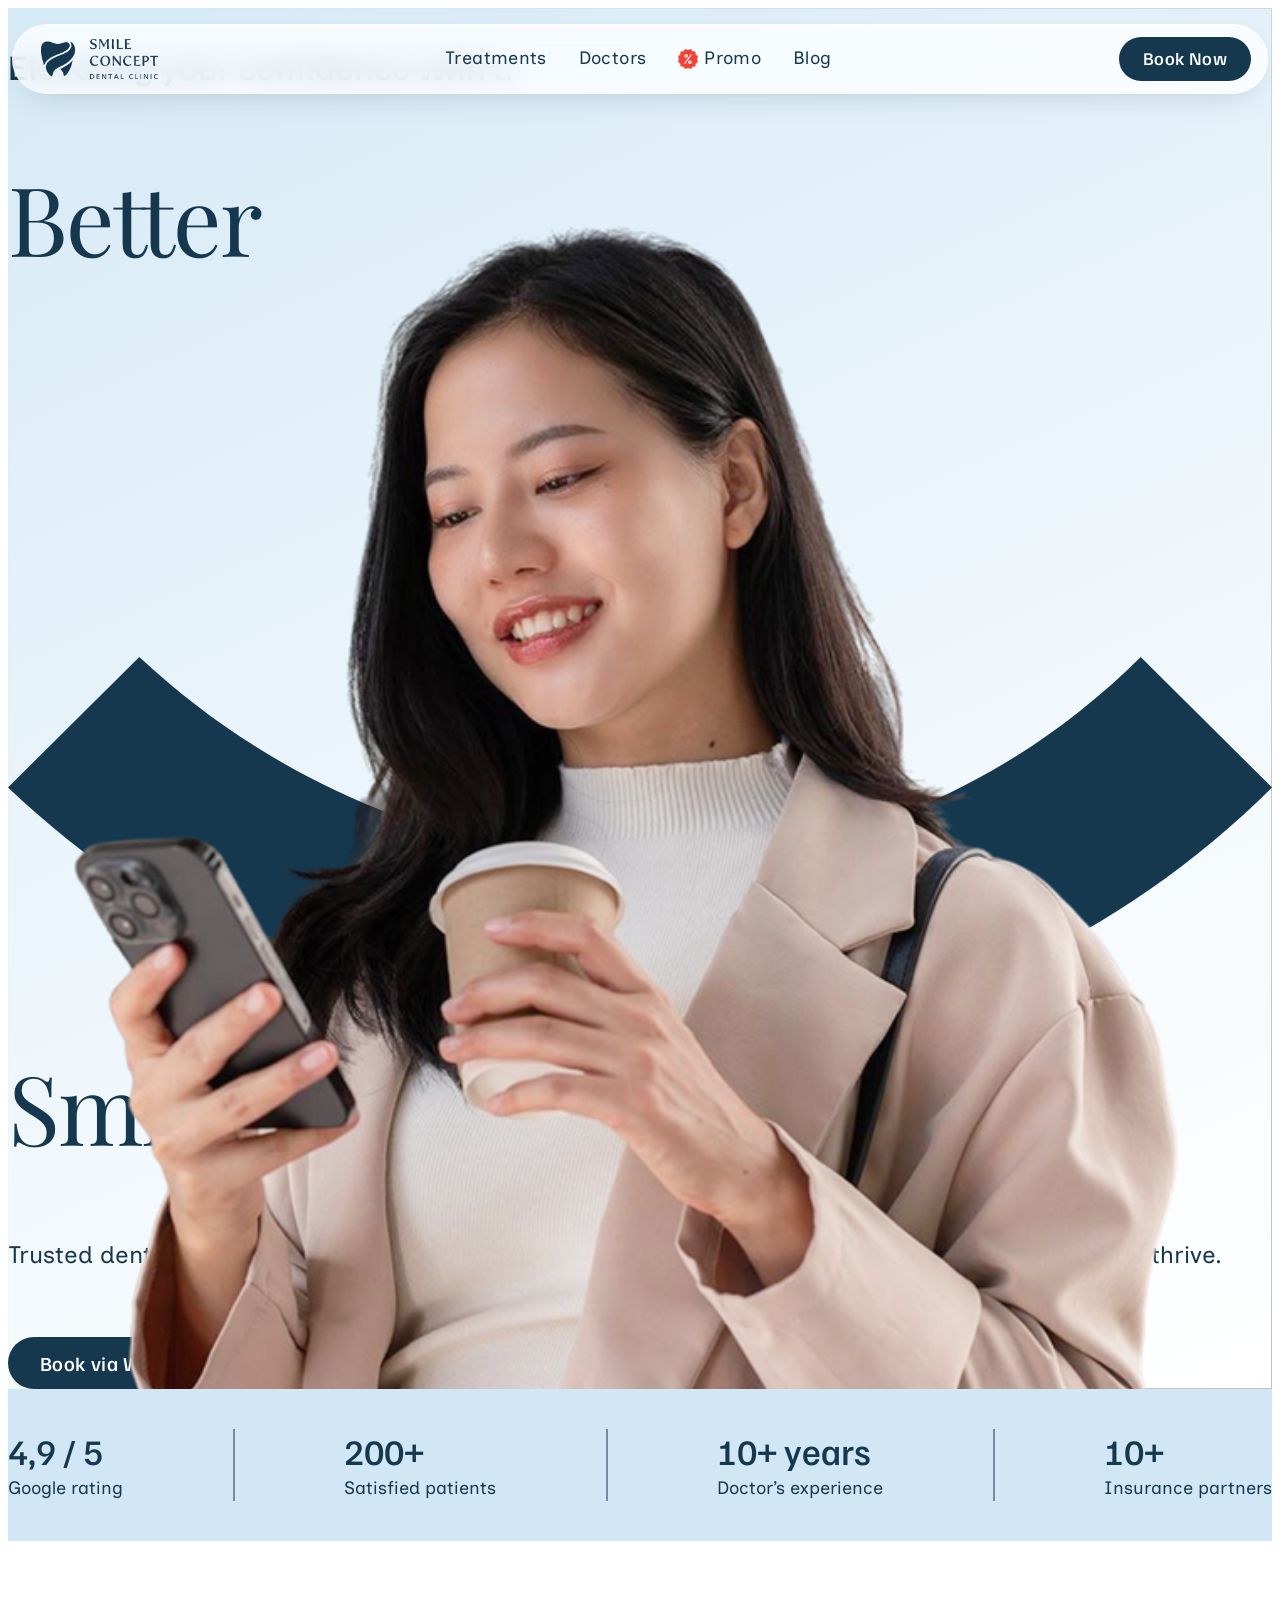
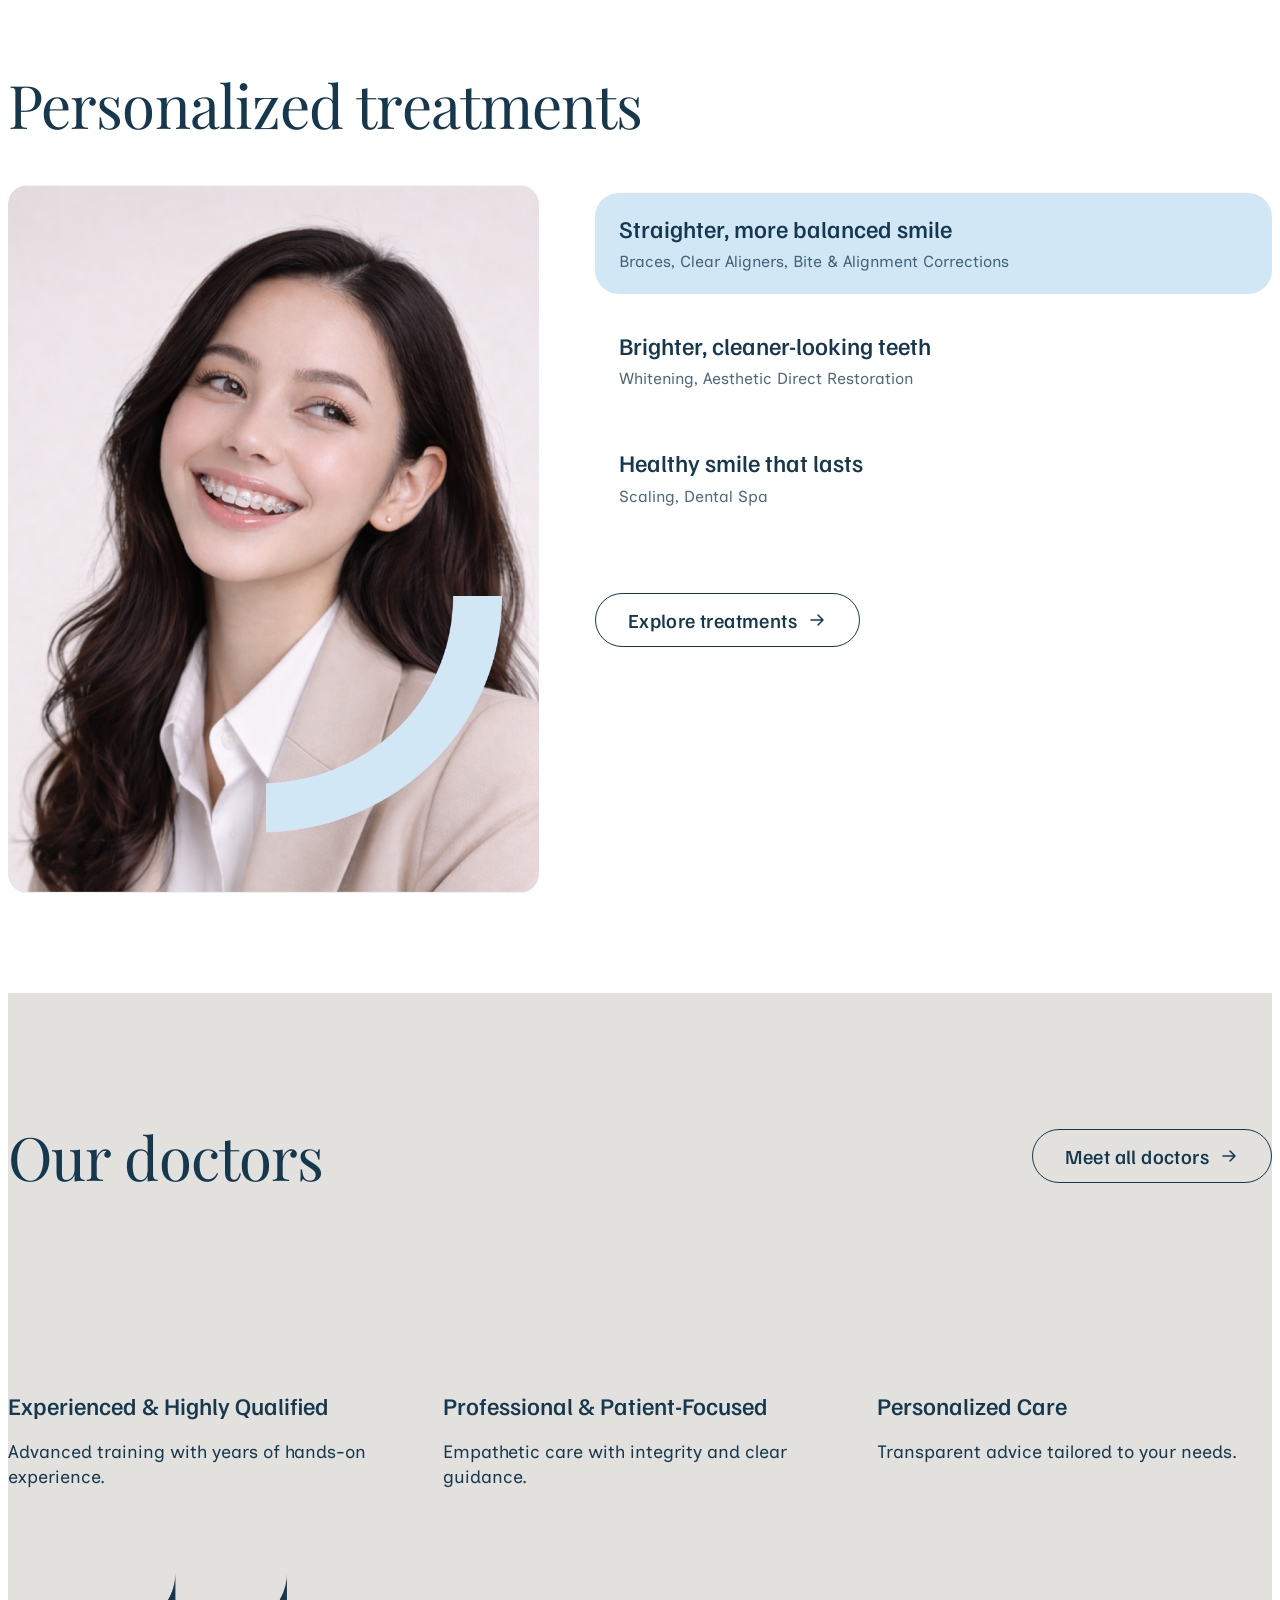
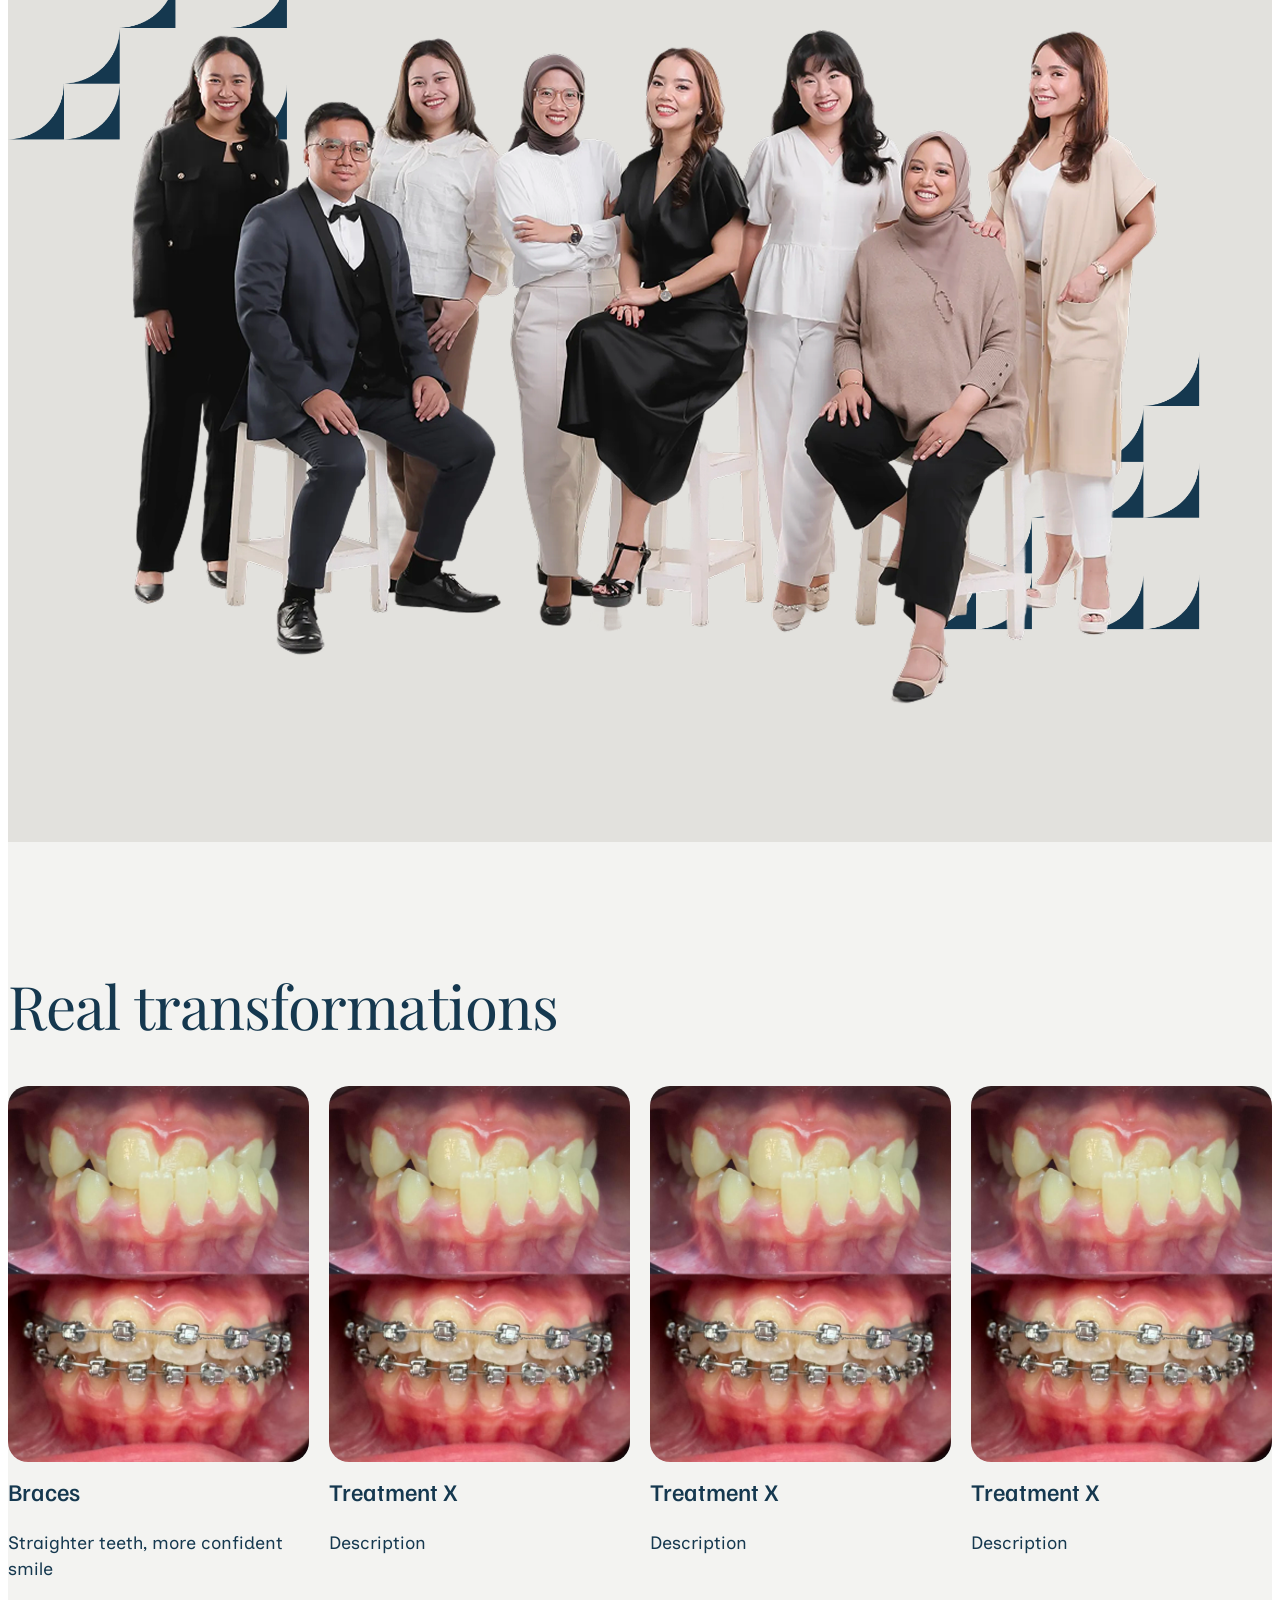
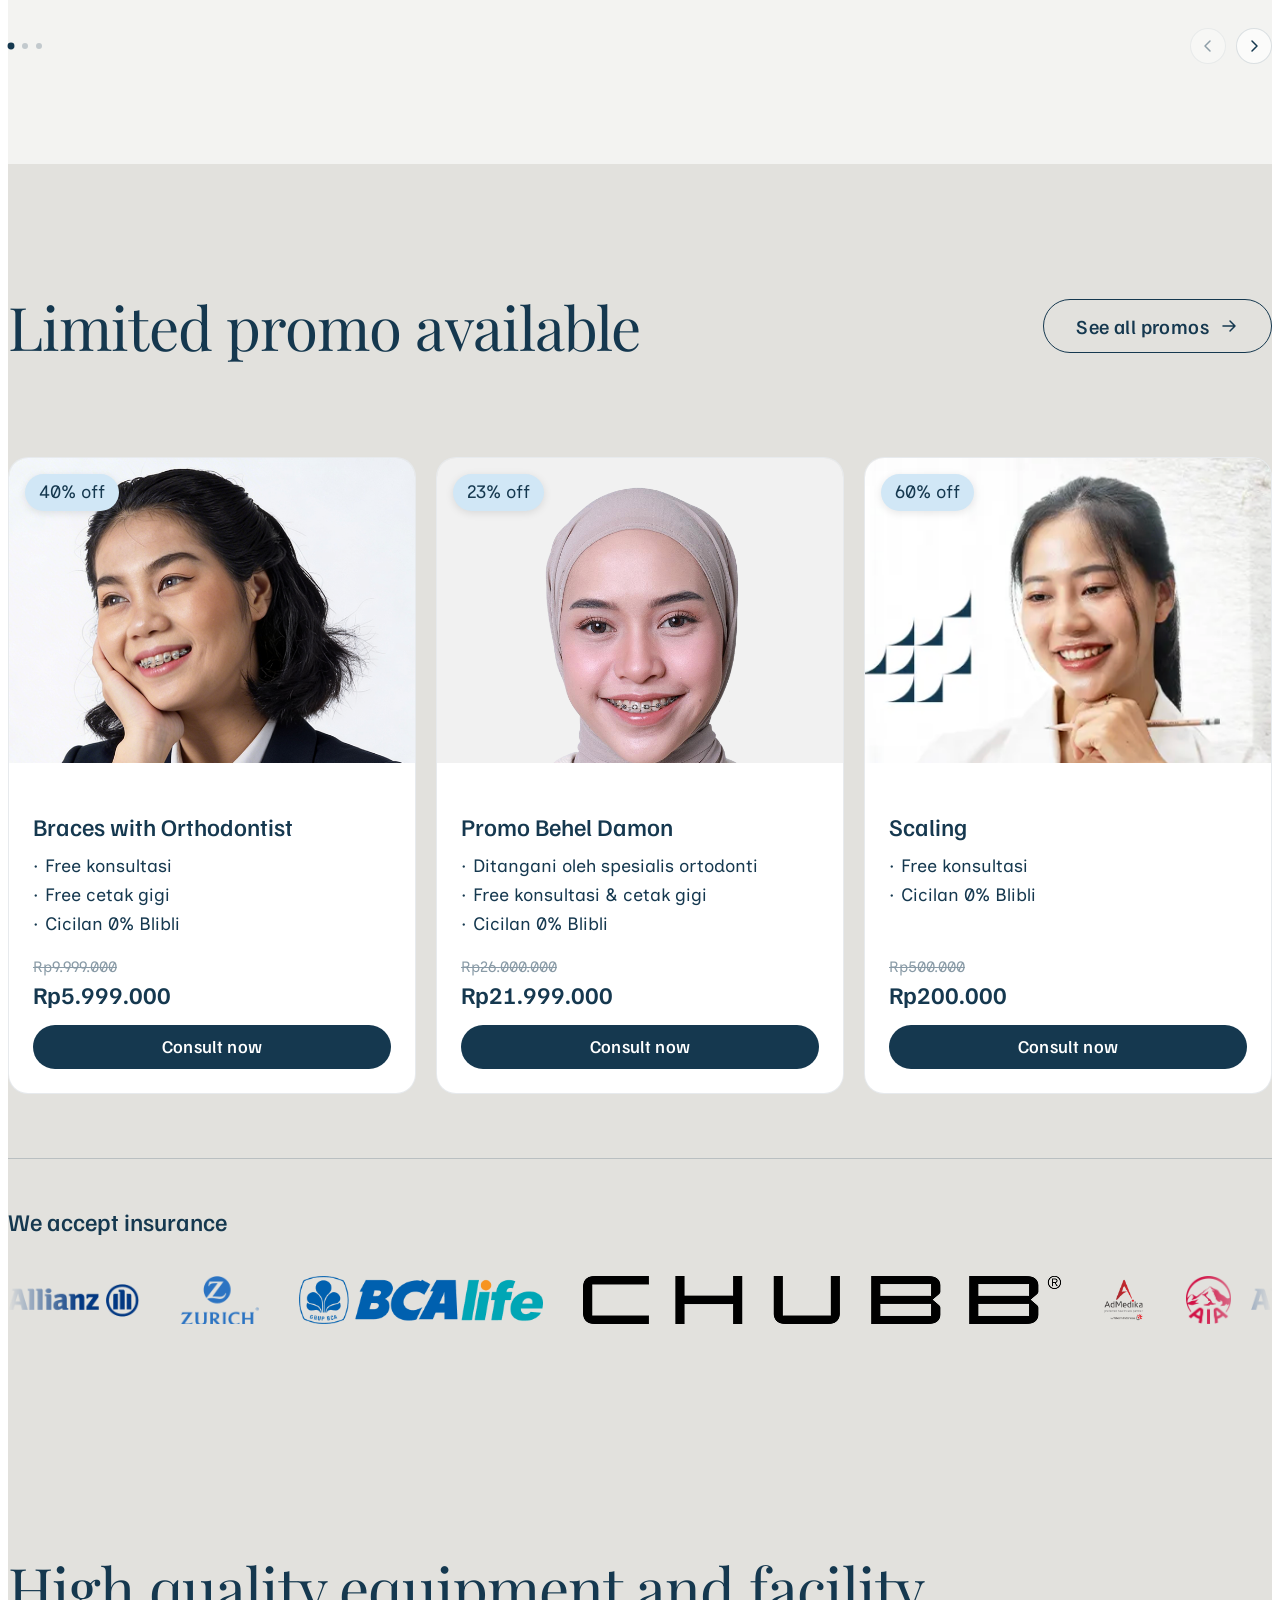
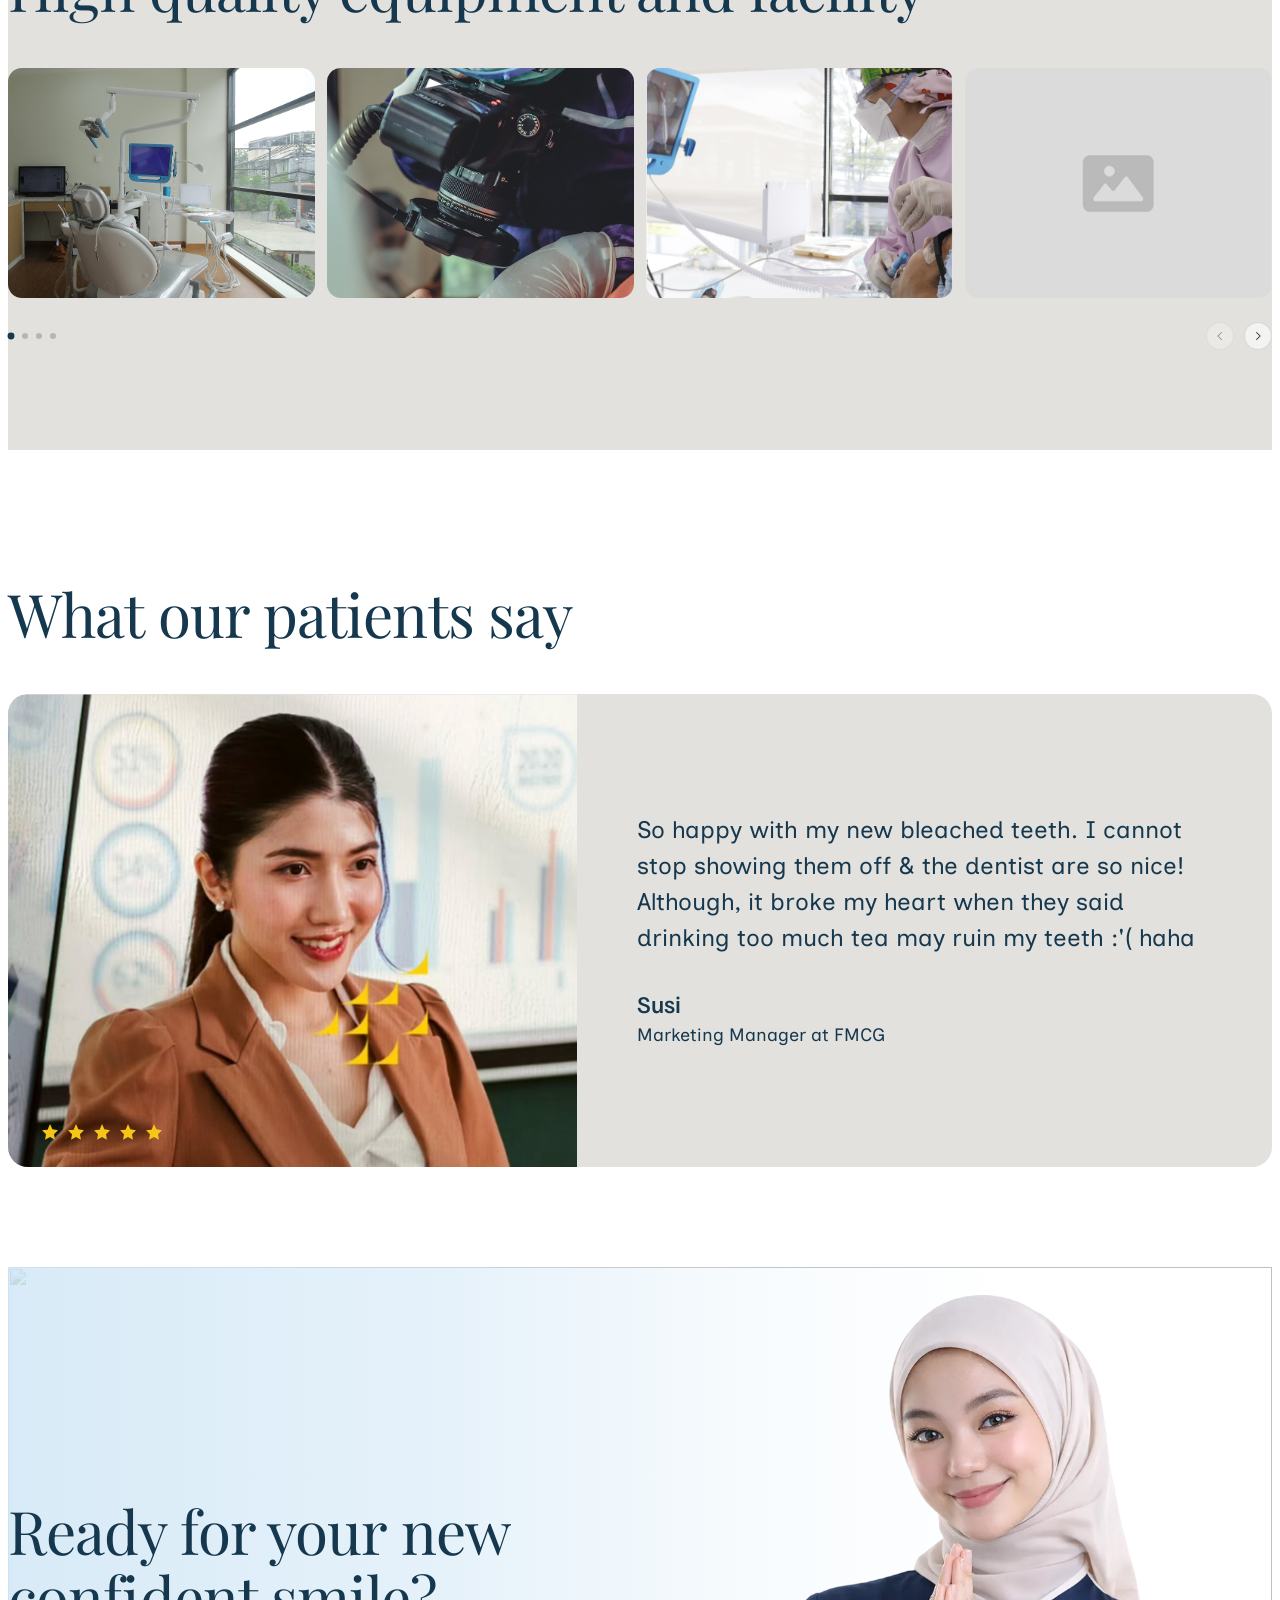
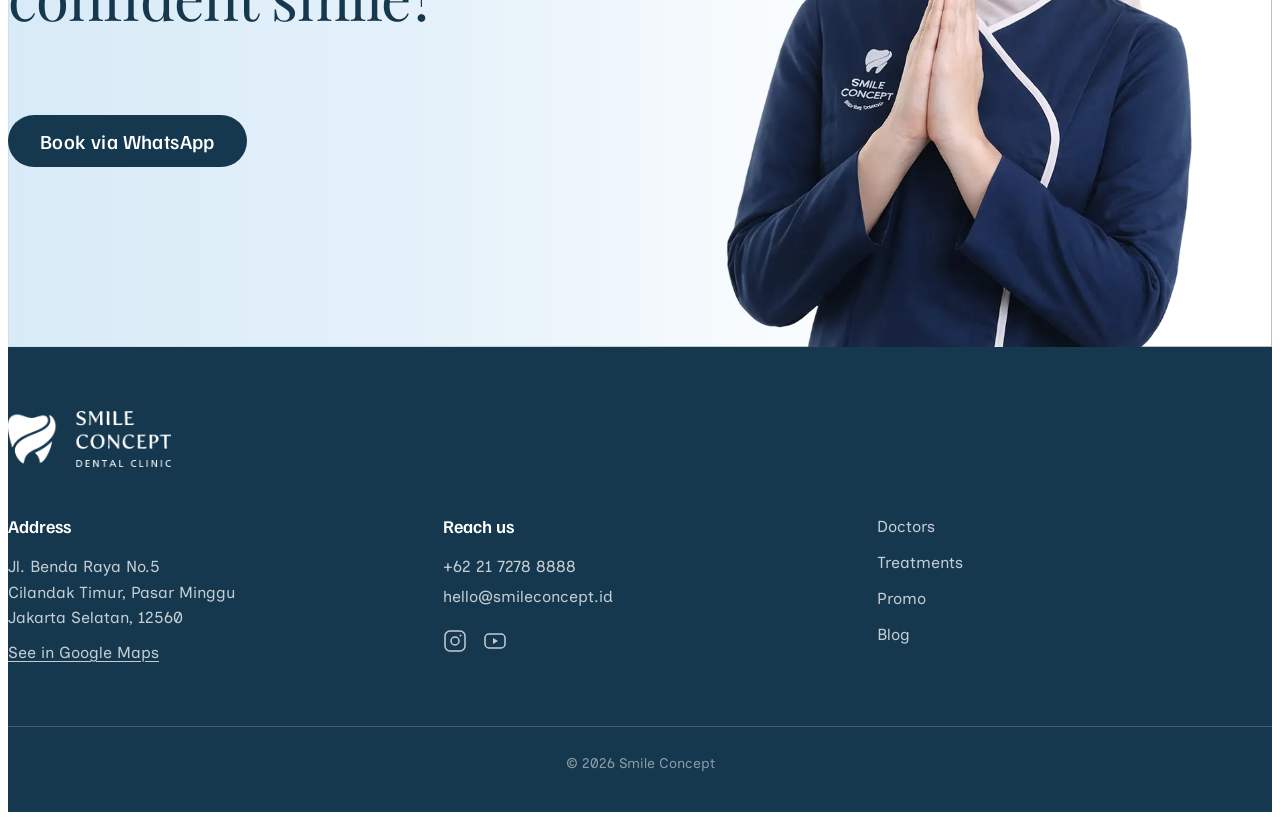
==== index.html @ 3600659c "Initial commit: Smile Concept dental clinic website Co-Authored-By: Claude Sonnet 4.6 <noreply@anthr" ====
<!DOCTYPE html>
<html lang="en">
<head>
  <meta charset="UTF-8" />
  <meta name="viewport" content="width=device-width, initial-scale=1.0" />
  <meta name="description" content="Smile Concept Dental Clinic — personalized care for your better smile." />
  <title>Smile Concept — Personalized care for your better smile</title>

  <link rel="preconnect" href="https://fonts.googleapis.com" />
  <link rel="preconnect" href="https://fonts.gstatic.com" crossorigin />
  <link
    href="https://fonts.googleapis.com/css2?family=Familjen+Grotesk:wght@400;500;600&family=Inclusive+Sans&family=Playfair+Display:wght@400;500&display=swap"
    rel="stylesheet"
  />

  <script src="https://cdn.tailwindcss.com"></script>
  <script>
    tailwind.config = {
      theme: {
        extend: {
          colors: {
            ink: '#15384f',
            emphasize: '#d1e7f6',
            surface: '#e2e1dd',
          },
          fontFamily: {
            display: ['"Playfair Display"', 'serif'],
            subhead: ['"Familjen Grotesk"', 'sans-serif'],
            body: ['"Inclusive Sans"', 'sans-serif'],
          },
          maxWidth: {
            shell: '1440px',
          },
        },
      },
    };
  </script>

  <link rel="stylesheet" href="css/styles.css" />
</head>
<body class="bg-white text-ink">

  <!-- ============================================================
       FLOATING NAV
       ============================================================ -->
  <header class="site-nav" role="banner">
    <nav class="site-nav__shell" aria-label="Primary">
      <a href="index.html" class="site-nav__brand" aria-label="Smile Concept — home">
        <img src="assets/Logo1.png" alt="Smile Concept Dental Clinic" />
      </a>

      <ul class="site-nav__links">
        <li><a href="treatments.html">Treatments</a></li>
        <li><a href="doctors.html">Doctors</a></li>
        <li>
          <a href="promo.html" class="site-nav__link-promo">
            <img
              src="assets/Discount.png"
              alt=""
              class="site-nav__promo-icon"
              aria-hidden="true"
            />
            Promo
          </a>
        </li>
        <li><a href="blog.html">Blog</a></li>
      </ul>

      <div class="site-nav__actions">
        <a
          href="https://wa.me/"
          target="_blank"
          rel="noopener noreferrer"
          class="btn-primary button-small"
          data-cta="nav-whatsapp"
        >
          Book Now
        </a>
        <button
          type="button"
          class="site-nav__toggle"
          aria-label="Open menu"
          aria-expanded="false"
          aria-controls="site-nav-mobile"
        >
          <span aria-hidden="true"></span>
          <span aria-hidden="true"></span>
          <span aria-hidden="true"></span>
        </button>
      </div>
    </nav>

    <!-- Mobile drawer -->
    <div id="site-nav-mobile" class="site-nav__mobile" hidden>
      <ul>
        <li><a href="treatments.html">Treatments</a></li>
        <li><a href="doctors.html">Doctors</a></li>
        <li>
          <a href="promo.html" class="site-nav__link-promo">
            <img
              src="assets/Discount.png"
              alt=""
              class="site-nav__promo-icon"
              aria-hidden="true"
            />
            Promo
          </a>
        </li>
        <li><a href="blog.html">Blog</a></li>
      </ul>
      <a
        href="https://wa.me/"
        target="_blank"
        rel="noopener noreferrer"
        class="btn-primary button-small site-nav__mobile-cta"
        data-cta="nav-mobile-whatsapp"
      >
        Book Now
      </a>
    </div>
  </header>

  <!-- ============================================================
       HERO
       ============================================================ -->
  <!-- ============================================================
       HERO
       ============================================================ -->
  <section class="hero md:min-h-[680px]" aria-labelledby="hero-title">

    <!-- Background -->
    <div class="hero__bg" aria-hidden="true">
      <img src="assets/hero-bg.png" alt="" />
    </div>
    <div class="hero__overlay" aria-hidden="true"></div>
    <div class="hero__tint" aria-hidden="true"></div>

    <!-- Woman — desktop: full-height absolute right; mobile: hidden -->
    <img
      src="assets/woman-hero.png"
      alt="Smiling young woman holding a phone and a coffee cup"
      class="hero__woman"
    />

    <!-- Content shell -->
    <div class="hero__shell relative max-w-shell mx-auto px-6 md:px-12 lg:px-[116px] pt-24 pb-0 md:pt-28 lg:pt-[190px] md:pb-14 lg:pb-[80px] flex flex-col">

      <!-- Headline group -->
      <div class="flex flex-col gap-3 w-full min-w-0 md:max-w-[620px]">
        <p class="h3-subheadline text-ink">Elevating your confidence with a</p>

        <h1
          id="hero-title"
          class="hero__headline h1-display text-ink flex flex-row items-center justify-between w-full leading-none"
        >
          <span>Better</span>
          <span class="hero__swoosh inline-flex items-center shrink-0" aria-hidden="true">
            <svg viewBox="0 0 65 40.0018" xmlns="http://www.w3.org/2000/svg" class="w-full h-auto" focusable="false">
              <path d="M58.2496 20.0024C43.8592 34.3081 21.4946 33.7315 6.75041 20L0 26.7131C18.4672 44.1432 46.8892 44.7172 65 26.7131L58.2496 20.0024Z" fill="#15384F"/>
            </svg>
          </span>
          <span>Smile</span>
        </h1>
      </div>

      <!-- Paragraph -->
      <p class="hero__para body-text text-ink max-w-[680px]">
        Trusted dental clinic in the heart of Kemang. Friendly, caring and personalized approach to help you thrive.
      </p>

      <!-- Woman — mobile only, in-flow between para and CTA -->
      <div class="hero__woman-inline" aria-hidden="true">
        <img src="assets/woman-hero.png" alt="" />
      </div>

      <!-- CTA -->
      <a
        href="https://wa.me/"
        target="_blank"
        rel="noopener noreferrer"
        class="hero__cta btn-primary button-large"
        data-cta="hero-whatsapp"
      >
        Book via WhatsApp
      </a>

    </div>
  </section>

  <!-- ============================================================
       STATS BAR
       ============================================================ -->
  <section class="statsbar" aria-label="Practice highlights">
    <div class="statsbar__inner max-w-shell mx-auto px-6 md:px-12 lg:px-[116px]">

      <a
        href="https://wa.me/"
        target="_blank"
        rel="noopener noreferrer"
        class="statsbar__cta btn-primary button-large"
        data-cta="statsbar-whatsapp"
      >
        Book via WhatsApp
      </a>


      <ul class="statsbar__list">

        <li class="statsbar__item">
          <span class="h3-subheadline">4,9 / 5</span>
          <span class="caption">Google rating</span>
        </li>

        <li class="statsbar__divider" aria-hidden="true"></li>

        <li class="statsbar__item">
          <span class="h3-subheadline">200+</span>
          <span class="caption">Satisfied patients</span>
        </li>

        <li class="statsbar__divider" aria-hidden="true"></li>

        <li class="statsbar__item">
          <span class="h3-subheadline">10+ years</span>
          <span class="caption">Doctor&rsquo;s experience</span>
        </li>

        <li class="statsbar__divider" aria-hidden="true"></li>

        <li class="statsbar__item">
          <span class="h3-subheadline">10+</span>
          <span class="caption">Insurance partners</span>
        </li>

      </ul>
    </div>
  </section>

  <!-- ============================================================
       TREATMENTS
       ============================================================ -->
  <section class="treatments" id="services" aria-labelledby="treatments-title">
    <div class="treatments__shell max-w-shell mx-auto px-6 md:px-12 lg:px-[116px]">

      <h2 id="treatments-title" class="h2 text-ink treatments__heading">
        Personalized treatments
      </h2>

      <div class="treatments__body">

        <!-- Left: image panel -->
        <div class="treatments__media" aria-live="polite">
          <div class="treatments__img-wrap">
            <img
              src="assets/ModelTreatment1.png"
              alt="Patient with braces showing a straighter, more balanced smile"
              class="treatments__img"
              data-treatment="0"
            />
            <img
              src="assets/ModelTreatment2.png"
              alt="Patient with a brighter, cleaner-looking smile after whitening"
              class="treatments__img"
              data-treatment="1"
            />
            <img
              src="assets/ModelTreatment3.png"
              alt="Patient with a healthy, lasting smile after dental care"
              class="treatments__img"
              data-treatment="2"
            />
          </div>
        </div>

        <!-- Right: category list + CTA -->
        <div class="treatments__sidebar">
          <ul class="treatments__list" role="list">

            <li
              class="treatments__item treatments__item--active"
              data-index="0"
              role="button"
              tabindex="0"
              aria-pressed="true"
            >
              <strong class="treatments__item-title h4">Straighter, more balanced smile</strong>
              <span class="treatments__item-sub">Braces, Clear Aligners, Bite &amp; Alignment Corrections</span>
            </li>

            <li
              class="treatments__item"
              data-index="1"
              role="button"
              tabindex="0"
              aria-pressed="false"
            >
              <strong class="treatments__item-title h4">Brighter, cleaner-looking teeth</strong>
              <span class="treatments__item-sub">Whitening, Aesthetic Direct Restoration</span>
            </li>

            <li
              class="treatments__item"
              data-index="2"
              role="button"
              tabindex="0"
              aria-pressed="false"
            >
              <strong class="treatments__item-title h4">Healthy smile that lasts</strong>
              <span class="treatments__item-sub">Scaling, Dental Spa</span>
            </li>

          </ul>

          <a href="treatments.html" class="treatments__cta btn-outline button-large">
            Explore treatments
            <svg width="20" height="20" viewBox="0 0 20 20" fill="none" xmlns="http://www.w3.org/2000/svg" aria-hidden="true">
              <path d="M4 10H16M16 10L11 5M16 10L11 15" stroke="currentColor" stroke-width="1.5" stroke-linecap="round" stroke-linejoin="round"/>
            </svg>
          </a>
        </div>

      </div>
    </div>
  </section>

  <!-- ============================================================
       DOCTORS
       ============================================================ -->
  <section class="doctors" id="doctors" aria-labelledby="doctors-title">
    <div class="doctors__shell max-w-shell mx-auto px-6 md:px-12 lg:px-[116px]">

      <!-- Header row -->
      <div class="doctors__header">
        <h2 id="doctors-title" class="h2 text-ink">Our doctors</h2>
        <a href="doctors.html" class="btn-outline button-large doctors__header-cta">
          Meet all doctors
          <svg width="20" height="20" viewBox="0 0 20 20" fill="none" xmlns="http://www.w3.org/2000/svg" aria-hidden="true">
            <path d="M4 10H16M16 10L11 5M16 10L11 15" stroke="currentColor" stroke-width="1.5" stroke-linecap="round" stroke-linejoin="round"/>
          </svg>
        </a>
      </div>

      <!-- Feature columns -->
      <div class="doctors__features">

        <div class="doctors__feature">
          <h3 class="h4 text-ink doctors__feature-title">Experienced &amp; Highly Qualified</h3>
          <p class="caption text-ink">Advanced training with years of hands-on experience.</p>
        </div>

        <div class="doctors__feature">
          <h3 class="h4 text-ink doctors__feature-title">Professional &amp; Patient-Focused</h3>
          <p class="caption text-ink">Empathetic care with integrity and clear guidance.</p>
        </div>

        <div class="doctors__feature">
          <h3 class="h4 text-ink doctors__feature-title">Personalized Care</h3>
          <p class="caption text-ink">Transparent advice tailored to your needs.</p>
        </div>

      </div>

      <!-- Mobile-only CTA (below features) -->
      <a href="#" class="btn-outline button-large doctors__mobile-cta">
        Meet all doctors
        <svg width="20" height="20" viewBox="0 0 20 20" fill="none" xmlns="http://www.w3.org/2000/svg" aria-hidden="true">
          <path d="M4 10H16M16 10L11 5M16 10L11 15" stroke="currentColor" stroke-width="1.5" stroke-linecap="round" stroke-linejoin="round"/>
        </svg>
      </a>

      <!-- Photo -->
      <div class="doctors__photo-wrap">
        <img
          src="assets/Doctors.png"
          alt="The Smile Concept team of doctors"
          class="doctors__photo"
        />
      </div>

    </div>
  </section>

  <!-- ============================================================
       TRANSFORMATIONS
       ============================================================ -->
  <section class="transformations" id="transformations" aria-labelledby="transformations-title">
    <div class="transformations__shell max-w-shell mx-auto px-6 md:px-12 lg:px-[116px]">
      <h2 id="transformations-title" class="h2 text-ink transformations__title">Real transformations</h2>

      <div class="transformations__viewport" data-transformations-viewport>
        <div class="transformations__track" data-transformations-track>
          <article class="transformations__card">
            <img src="assets/Before_after.png" alt="Before and after braces treatment" class="transformations__image" />
            <h3 class="h4 text-ink transformations__card-title">Braces</h3>
            <p class="caption text-ink transformations__card-desc">Straighter teeth, more confident smile</p>
          </article>

          <article class="transformations__card">
            <img src="assets/Before_after.png" alt="Before and after smile alignment treatment" class="transformations__image" />
            <h3 class="h4 text-ink transformations__card-title">Treatment X</h3>
            <p class="caption text-ink transformations__card-desc">Description</p>
          </article>

          <article class="transformations__card">
            <img src="assets/Before_after.png" alt="Before and after bite correction treatment" class="transformations__image" />
            <h3 class="h4 text-ink transformations__card-title">Treatment X</h3>
            <p class="caption text-ink transformations__card-desc">Description</p>
          </article>

          <article class="transformations__card">
            <img src="assets/Before_after.png" alt="Before and after whitening treatment" class="transformations__image" />
            <h3 class="h4 text-ink transformations__card-title">Treatment X</h3>
            <p class="caption text-ink transformations__card-desc">Description</p>
          </article>

          <article class="transformations__card">
            <img src="assets/Before_after.png" alt="Before and after smile restoration treatment" class="transformations__image" />
            <h3 class="h4 text-ink transformations__card-title">Treatment X</h3>
            <p class="caption text-ink transformations__card-desc">Description</p>
          </article>
        </div>
      </div>

      <div class="transformations__controls">
        <div class="transformations__dots" data-transformations-dots aria-label="Transformations slides"></div>
        <div class="transformations__arrows">
          <button class="transformations__arrow" type="button" data-transformations-prev aria-label="Previous slide">
            <svg width="20" height="20" viewBox="0 0 20 20" fill="none" xmlns="http://www.w3.org/2000/svg" aria-hidden="true">
              <path d="M12 5L7 10L12 15" stroke="currentColor" stroke-width="1.5" stroke-linecap="round" stroke-linejoin="round"/>
            </svg>
          </button>
          <button class="transformations__arrow" type="button" data-transformations-next aria-label="Next slide">
            <svg width="20" height="20" viewBox="0 0 20 20" fill="none" xmlns="http://www.w3.org/2000/svg" aria-hidden="true">
              <path d="M8 5L13 10L8 15" stroke="currentColor" stroke-width="1.5" stroke-linecap="round" stroke-linejoin="round"/>
            </svg>
          </button>
        </div>
      </div>
    </div>
  </section>

  <!-- ============================================================
       PROMO
       ============================================================ -->
  <section class="promo" id="promo" aria-labelledby="promo-title">
    <div class="promo__shell max-w-shell mx-auto px-6 md:px-12 lg:px-[116px]">

      <!-- Header row -->
      <div class="promo__header">
        <h2 id="promo-title" class="h2 text-ink">Limited promo available</h2>
        <a href="promo.html" class="btn-outline button-large promo__header-cta">
          See all promos
          <svg width="20" height="20" viewBox="0 0 20 20" fill="none" xmlns="http://www.w3.org/2000/svg" aria-hidden="true">
            <path d="M4 10H16M16 10L11 5M16 10L11 15" stroke="currentColor" stroke-width="1.5" stroke-linecap="round" stroke-linejoin="round"/>
          </svg>
        </a>
      </div>

      <!-- Cards -->
      <div class="promo__grid">

        <article class="promo-card">
          <div class="promo-card__img-wrap">
            <img src="assets/promo-card-img1.png" alt="Braces with Orthodontist" class="promo-card__img" />
            <span class="promo-card__badge caption">40% off</span>
          </div>
          <div class="promo-card__body">
            <h3 class="promo-card__title h4 text-ink">Braces with Orthodontist</h3>
            <ul class="promo-card__perks caption text-ink">
              <li>Free konsultasi</li>
              <li>Free cetak gigi</li>
              <li>Cicilan 0% Blibli</li>
            </ul>
            <div class="promo-card__pricing">
              <span class="promo-card__price-orig">Rp9.999.000</span>
              <span class="promo-card__price-curr">Rp5.999.000</span>
            </div>
            <a
              href="https://wa.me/"
              target="_blank"
              rel="noopener noreferrer"
              class="promo-card__cta btn-primary button-small"
              data-cta="promo-braces-whatsapp"
            >Consult now</a>
          </div>
        </article>

        <article class="promo-card">
          <div class="promo-card__img-wrap">
            <img src="assets/promo-card-img2.png" alt="Promo Behel Damon" class="promo-card__img" />
            <span class="promo-card__badge caption">23% off</span>
          </div>
          <div class="promo-card__body">
            <h3 class="promo-card__title h4 text-ink">Promo Behel Damon</h3>
            <ul class="promo-card__perks caption text-ink">
              <li>Ditangani oleh spesialis ortodonti</li>
              <li>Free konsultasi &amp; cetak gigi</li>
              <li>Cicilan 0% Blibli</li>
            </ul>
            <div class="promo-card__pricing">
              <span class="promo-card__price-orig">Rp26.000.000</span>
              <span class="promo-card__price-curr">Rp21.999.000</span>
            </div>
            <a
              href="https://wa.me/"
              target="_blank"
              rel="noopener noreferrer"
              class="promo-card__cta btn-primary button-small"
              data-cta="promo-damon-whatsapp"
            >Consult now</a>
          </div>
        </article>

        <article class="promo-card">
          <div class="promo-card__img-wrap">
            <img src="assets/promo-card-img3.png" alt="Scaling" class="promo-card__img" />
            <span class="promo-card__badge caption">60% off</span>
          </div>
          <div class="promo-card__body">
            <h3 class="promo-card__title h4 text-ink">Scaling</h3>
            <ul class="promo-card__perks caption text-ink">
              <li>Free konsultasi</li>
              <li>Cicilan 0% Blibli</li>
            </ul>
            <div class="promo-card__pricing">
              <span class="promo-card__price-orig">Rp500.000</span>
              <span class="promo-card__price-curr">Rp200.000</span>
            </div>
            <a
              href="https://wa.me/"
              target="_blank"
              rel="noopener noreferrer"
              class="promo-card__cta btn-primary button-small"
              data-cta="promo-scaling-whatsapp"
            >Consult now</a>
          </div>
        </article>

      </div>

      <!-- Divider -->
      <hr class="promo__divider" aria-hidden="true" />

      <!-- Insurance logos -->
      <div class="promo__insurance">
        <p class="promo__insurance-label">We accept insurance</p>
        <div class="promo__logos-viewport" aria-label="Insurance partners">
          <div class="promo__logos-track">
            <ul class="promo__logos promo__logos--marquee" role="list">
              <li><img src="assets/Allianz.png" alt="Allianz" class="promo__logo" /></li>
              <li><img src="assets/Zurich.png" alt="Zurich" class="promo__logo" /></li>
              <li><img src="assets/BCA.png" alt="BCA Life" class="promo__logo" /></li>
              <li><img src="assets/CHUBB.png" alt="CHUBB" class="promo__logo" /></li>
              <li><img src="assets/AdMedika.png" alt="AdMedika" class="promo__logo" /></li>
              <li><img src="assets/AIA.png" alt="AIA" class="promo__logo" /></li>
            </ul>
            <ul class="promo__logos promo__logos--marquee" aria-hidden="true" role="presentation">
              <li><img src="assets/Allianz.png" alt="" class="promo__logo" /></li>
              <li><img src="assets/Zurich.png" alt="" class="promo__logo" /></li>
              <li><img src="assets/BCA.png" alt="" class="promo__logo" /></li>
              <li><img src="assets/CHUBB.png" alt="" class="promo__logo" /></li>
              <li><img src="assets/AdMedika.png" alt="" class="promo__logo" /></li>
              <li><img src="assets/AIA.png" alt="" class="promo__logo" /></li>
            </ul>
          </div>
        </div>
      </div>

    </div>
  </section>

  <!-- ============================================================
       FACILITY
       ============================================================ -->
  <section class="facility" id="facility" aria-labelledby="facility-title">
    <div class="facility__shell max-w-shell mx-auto px-6 md:px-12 lg:px-[116px]">
      <h2 id="facility-title" class="h2 text-ink facility__title">High quality equipment and facility</h2>

      <div class="facility__viewport">
        <div class="facility__track" data-facility-track>
          <article class="facility__card">
            <img src="assets/Facility1.png" alt="Dental treatment room facility" class="facility__image" />
          </article>
          <article class="facility__card">
            <img src="assets/Facility2.png" alt="Close-up of dental equipment" class="facility__image" />
          </article>
          <article class="facility__card">
            <img src="assets/Facility3.png" alt="Dentist team working in clinic facility" class="facility__image" />
          </article>
          <article class="facility__card">
            <img src="assets/Placeholder.png" alt="Facility placeholder image" class="facility__image" />
          </article>
          <article class="facility__card">
            <img src="assets/Placeholder.png" alt="Facility placeholder image" class="facility__image" />
          </article>
          <article class="facility__card">
            <img src="assets/Placeholder.png" alt="Facility placeholder image" class="facility__image" />
          </article>
        </div>
      </div>

      <div class="facility__controls">
        <div class="facility__dots" data-facility-dots aria-label="Facility slides"></div>
        <div class="facility__arrows">
          <button class="facility__arrow" type="button" data-facility-prev aria-label="Previous slide">
            <svg width="20" height="20" viewBox="0 0 20 20" fill="none" xmlns="http://www.w3.org/2000/svg" aria-hidden="true">
              <path d="M12 5L7 10L12 15" stroke="currentColor" stroke-width="1.5" stroke-linecap="round" stroke-linejoin="round"/>
            </svg>
          </button>
          <button class="facility__arrow" type="button" data-facility-next aria-label="Next slide">
            <svg width="20" height="20" viewBox="0 0 20 20" fill="none" xmlns="http://www.w3.org/2000/svg" aria-hidden="true">
              <path d="M8 5L13 10L8 15" stroke="currentColor" stroke-width="1.5" stroke-linecap="round" stroke-linejoin="round"/>
            </svg>
          </button>
        </div>
      </div>
    </div>
  </section>

  <!-- TESTIMONIAL -->
  <section class="testimonial" aria-labelledby="testimonial-title">
    <div class="testimonial__shell max-w-shell mx-auto px-6 md:px-12 lg:px-[116px]">

      <h2 id="testimonial-title" class="h2 text-ink testimonial__title">What our patients say</h2>

      <div class="testimonial__card">
        <div class="testimonial__img-wrap">
          <img src="assets/Testimony.png" alt="Susi, a happy patient" class="testimonial__img" />
          <div class="testimonial__stars" aria-label="5 out of 5 stars" role="img">
            <svg width="20" height="20" viewBox="0 0 20 20" fill="#F5C518" xmlns="http://www.w3.org/2000/svg" aria-hidden="true"><path d="M10 1l2.39 5.26L18 7.27l-4 3.9.94 5.56L10 14l-4.94 2.73L6 11.17 2 7.27l5.61-.51L10 1z"/></svg>
            <svg width="20" height="20" viewBox="0 0 20 20" fill="#F5C518" xmlns="http://www.w3.org/2000/svg" aria-hidden="true"><path d="M10 1l2.39 5.26L18 7.27l-4 3.9.94 5.56L10 14l-4.94 2.73L6 11.17 2 7.27l5.61-.51L10 1z"/></svg>
            <svg width="20" height="20" viewBox="0 0 20 20" fill="#F5C518" xmlns="http://www.w3.org/2000/svg" aria-hidden="true"><path d="M10 1l2.39 5.26L18 7.27l-4 3.9.94 5.56L10 14l-4.94 2.73L6 11.17 2 7.27l5.61-.51L10 1z"/></svg>
            <svg width="20" height="20" viewBox="0 0 20 20" fill="#F5C518" xmlns="http://www.w3.org/2000/svg" aria-hidden="true"><path d="M10 1l2.39 5.26L18 7.27l-4 3.9.94 5.56L10 14l-4.94 2.73L6 11.17 2 7.27l5.61-.51L10 1z"/></svg>
            <svg width="20" height="20" viewBox="0 0 20 20" fill="#F5C518" xmlns="http://www.w3.org/2000/svg" aria-hidden="true"><path d="M10 1l2.39 5.26L18 7.27l-4 3.9.94 5.56L10 14l-4.94 2.73L6 11.17 2 7.27l5.61-.51L10 1z"/></svg>
          </div>
        </div>
        <div class="testimonial__content">
          <p class="testimonial__quote body-text text-ink">
            So happy with my new bleached teeth. I cannot stop showing them off &amp; the dentist are so nice! Although, it broke my heart when they said drinking too much tea may ruin my teeth :'( haha
          </p>
          <div class="testimonial__author">
            <strong class="testimonial__name h4 text-ink">Susi</strong>
            <span class="testimonial__role caption text-ink">Marketing Manager at FMCG</span>
          </div>
        </div>
      </div>

    </div>
  </section>

  <!-- CTA BLOCK -->
  <section class="ctablock" aria-label="Book an appointment">
    <div class="ctablock__bg" aria-hidden="true"><img src="assets/Background_CTA.png" alt="" /></div>
    <div class="ctablock__overlay" aria-hidden="true"></div>
    <img src="assets/Reception.png" alt="" class="ctablock__woman" aria-hidden="true" />
    <div class="ctablock__content max-w-shell mx-auto px-6 md:px-12 lg:px-[116px]">
      <h2 class="h2 text-ink">Ready for your new<br>confident smile?</h2>
      <a href="https://wa.me/" target="_blank" rel="noopener noreferrer" class="btn-primary button-large ctablock__cta" data-cta="ctablock-whatsapp">Book via WhatsApp</a>
    </div>
  </section>

  <!-- FOOTER -->
  <footer class="footer" role="contentinfo">
    <div class="footer__shell max-w-shell mx-auto px-6 md:px-12 lg:px-[116px]">
      <div class="footer__brand">
        <img src="assets/Logo3.png" alt="Smile Concept Dental Clinic" class="footer__logo" />
      </div>
      <div class="footer__cols">
        <div class="footer__col">
          <h3 class="footer__col-title">Address</h3>
          <address class="footer__address">Jl. Benda Raya No.5<br>Cilandak Timur, Pasar Minggu<br>Jakarta Selatan, 12560</address>
          <a href="https://maps.google.com/?q=Jl.+Benda+Raya+No.5+Cilandak+Timur+Pasar+Minggu+Jakarta+Selatan" target="_blank" rel="noopener noreferrer" class="footer__maps-link">See in Google Maps</a>
        </div>
        <div class="footer__col">
          <h3 class="footer__col-title">Reach us</h3>
          <a href="tel:+622172788888" class="footer__contact-link">+62 21 7278 8888</a>
          <a href="mailto:hello@smileconcept.id" class="footer__contact-link">hello@smileconcept.id</a>
          <div class="footer__socials">
            <a href="https://instagram.com" target="_blank" rel="noopener noreferrer" aria-label="Instagram" class="footer__social-link">
              <svg width="24" height="24" viewBox="0 0 24 24" fill="none" xmlns="http://www.w3.org/2000/svg" aria-hidden="true"><rect x="2" y="2" width="20" height="20" rx="5" stroke="currentColor" stroke-width="1.5"/><circle cx="12" cy="12" r="4" stroke="currentColor" stroke-width="1.5"/><circle cx="17.5" cy="6.5" r="1" fill="currentColor"/></svg>
            </a>
            <a href="https://youtube.com" target="_blank" rel="noopener noreferrer" aria-label="YouTube" class="footer__social-link">
              <svg width="24" height="24" viewBox="0 0 24 24" fill="none" xmlns="http://www.w3.org/2000/svg" aria-hidden="true"><rect x="2" y="5" width="20" height="14" rx="4" stroke="currentColor" stroke-width="1.5"/><path d="M10 9l5 3-5 3V9z" fill="currentColor"/></svg>
            </a>
          </div>
        </div>
        <nav class="footer__col footer__col--nav" aria-label="Footer navigation">
          <a href="#doctors" class="footer__nav-link">Doctors</a>
          <a href="treatments.html" class="footer__nav-link">Treatments</a>
          <a href="promo.html" class="footer__nav-link">Promo</a>
          <a href="blog.html" class="footer__nav-link">Blog</a>
        </nav>
      </div>
      <hr class="footer__divider" aria-hidden="true" />
      <p class="footer__copy">© 2026 Smile Concept</p>
    </div>
  </footer>

  <script src="js/main.js"></script>
</body>
</html>
---- css/styles.css ----
/* ==========================================================================
   Smile Concept — Type System
   Source: smile-concept-type-scale.md
   Body locked at 24px across all breakpoints.
   ========================================================================== */

:root {
  --color-ink: #15384f;
  --color-emphasize: #d1e7f6;
  --color-surface: #e2e1dd;
}

html { -webkit-font-smoothing: antialiased; -moz-osx-font-smoothing: grayscale; }
body { font-family: 'Inclusive Sans', sans-serif; color: var(--color-ink); }

/* Desktop (≥ 768px) defaults */

.h1-display {
  font-family: 'Playfair Display', serif;
  font-weight: 400;
  font-size: 96px;
  line-height: 1.05;
  letter-spacing: -0.02em;
}

.h2 {
  font-family: 'Playfair Display', serif;
  font-weight: 400;
  font-size: 60px;
  line-height: 1.1;
  letter-spacing: -0.015em;
}

.h3-subheadline {
  font-family: 'Familjen Grotesk', sans-serif;
  font-weight: 500;
  font-size: 36px;
  line-height: 1.2;
  letter-spacing: 0;
}

.h4 {
  font-family: 'Familjen Grotesk', sans-serif;
  font-weight: 500;
  font-size: 24px;
  line-height: 1.3;
  letter-spacing: 0;
}

.body-text {
  font-family: 'Inclusive Sans', sans-serif;
  font-weight: 400;
  font-size: 24px;
  line-height: 1.5;
}

.caption {
  font-family: 'Inclusive Sans', sans-serif;
  font-weight: 400;
  font-size: 18px;
  line-height: 1.4;
}

.button-large {
  font-family: 'Familjen Grotesk', sans-serif;
  font-weight: 500;
  font-size: 20px;
  line-height: 1.2;
  letter-spacing: 0.02em;
  min-height: 52px;
  padding: 0 32px;
}

.button-small {
  font-family: 'Familjen Grotesk', sans-serif;
  font-weight: 500;
  font-size: 18px;
  line-height: 1.2;
  letter-spacing: 0.02em;
  min-height: 44px;
  padding: 0 24px;
}

/* Mobile (≤ 767px) overrides */
@media (max-width: 767px) {
  .h1-display {
    font-size: clamp(48px, 13vw, 68px);
    line-height: 1.05;
    letter-spacing: -0.02em;
  }
  .h2 {
    font-size: 40px;
    line-height: 1.15;
    letter-spacing: -0.01em;
  }
  .h3-subheadline {
    font-size: 26px;
    line-height: 1.25;
  }
  /* body, caption, buttons stay constant */
}

/* ==========================================================================
   Components
   ========================================================================== */

.btn-primary {
  display: inline-flex;
  align-items: center;
  justify-content: center;
  background-color: var(--color-ink);
  color: #ffffff;
  border-radius: 9999px;
  text-decoration: none;
  white-space: nowrap;
  cursor: pointer;
  border: 0;
  transition: background-color 200ms ease, transform 200ms ease, box-shadow 200ms ease;
}

.btn-primary:hover {
  background-color: #0f2a3d;
  transform: translateY(-1px);
  box-shadow: 0 8px 24px -8px rgba(21, 56, 79, 0.45);
}

.btn-primary:active {
  transform: translateY(0);
  box-shadow: none;
}

.btn-primary:focus-visible {
  outline: 2px solid var(--color-ink);
  outline-offset: 4px;
}

/* ==========================================================================
   Hero
   ========================================================================== */

.hero {
  position: relative;
  overflow: hidden;
  background-color: #ffffff;
  isolation: isolate;
}

.hero__bg {
  position: absolute;
  inset: 0;
  z-index: -3;
}

.hero__bg img {
  width: 100%;
  height: 100%;
  object-fit: cover;
  object-position: center;
}

.hero__overlay {
  position: absolute;
  inset: 0;
  z-index: -2;
  background: linear-gradient(
    to right,
    rgba(255, 255, 255, 0.95) 0%,
    rgba(255, 255, 255, 0.7) 35%,
    rgba(255, 255, 255, 0.15) 60%,
    rgba(255, 255, 255, 0) 75%
  );
}

/* Rectangle 5 — vertical white → emphasize-blue tint that sits above the
   building image + white side-fade and below the woman/content. */
.hero__tint {
  position: absolute;
  inset: 0;
  z-index: -1;
  pointer-events: none;
  background: linear-gradient(
    336deg,
    rgba(255, 255, 255, 0) 0%,
    rgba(209, 231, 246, 0.25) 35%,
    rgba(209, 231, 246, 0.6) 70%,
    rgba(209, 231, 246, 0.9) 100%
  );
}

@media (max-width: 767px) {
  .hero__tint {
    background: linear-gradient(
      180deg,
      rgba(255, 255, 255, 0) 0%,
      rgba(209, 231, 246, 0.25) 35%,
      rgba(209, 231, 246, 0.6) 70%,
      rgba(209, 231, 246, 0.9) 100%
    );
  }
}

.hero__woman {
  position: absolute;
  right: 64px;
  top: 87px;
  height: 124%;
  width: auto;
  pointer-events: none;
  user-select: none;
  display: none;
}

/* ── Mobile (≤767px) ── */
@media (max-width: 767px) {
  .hero__woman { display: none; }

  .hero__overlay {
    background: linear-gradient(
      to bottom,
      rgba(255, 255, 255, 0.95) 0%,
      rgba(255, 255, 255, 0.7)  55%,
      rgba(255, 255, 255, 0)    70%
    );
  }

  .hero__para {
    margin-top: 40px;
    font-size: 18px;
    line-height: 1.4;
    letter-spacing: 0.02em;
  }
  .hero__cta          { order: 1; margin-top: 28px; align-self: flex-start; }
  .hero__woman-inline { order: 2; }
}

/* ── Tablet (768–1023px): no woman ── */
@media (min-width: 768px) and (max-width: 1023px) {
  .hero__woman { display: none; }
  .hero__overlay {
    background: linear-gradient(
      to right,
      rgba(255, 255, 255, 0.95) 0%,
      rgba(255, 255, 255, 0.75) 50%,
      rgba(255, 255, 255, 0.2)  75%,
      rgba(255, 255, 255, 0)    100%
    );
  }
}

/* ── Desktop (1024px+): absolute woman ── */
@media (min-width: 1024px) {
  .hero__woman { display: block; }
}

/* Desktop & tablet: para and CTA spacing, CTA anchored left */
@media (min-width: 768px) {
  .hero__woman-inline { display: none; }
  .hero__para         { margin-top: 40px; }
  .hero__cta          { margin-top: 40px; align-self: flex-start; }
}

/* ── Inline woman (mobile only) ── */
.hero__woman-inline {
  width: calc(100% + 48px); /* bleed past the shell's px-6 padding */
  margin-left: -24px;
  margin-right: -24px;
  overflow: hidden;
  height: 340px;
}

.hero__woman-inline img {
  width: 60%;
  height: 100%;
  object-fit: cover;
  object-position: top center;
  display: block;
  margin: 0 auto;
}

@media (min-width: 768px) {
  .hero__woman-inline { display: none; }
}

.hero__swoosh { width: 65px; }

@media (max-width: 767px) {
  .hero__headline {
    width: 100%;
    min-width: 0;
    justify-content: flex-start;
    gap: 20px;
  }
  .hero__swoosh { width: clamp(28px, 7vw, 44px); }
}

.hero__divider {
  width: 1px;
  align-self: stretch;
  background-color: rgba(21, 56, 79, 0.25);
}

/* ==========================================================================
   Floating Nav
   ========================================================================== */

.site-nav {
  position: fixed;
  top: 16px;
  left: 50%;
  transform: translateX(-50%);
  width: min(calc(100% - 24px), 1280px);
  z-index: 50;
}

.site-nav__shell {
  display: flex;
  align-items: center;
  justify-content: space-between;
  gap: 16px;
  padding: 10px 12px 10px 20px;
  background-color: rgba(255, 255, 255, 0.78);
  backdrop-filter: saturate(140%) blur(14px);
  -webkit-backdrop-filter: saturate(140%) blur(14px);
  border: 1px solid rgba(255, 255, 255, 0.6);
  border-radius: 9999px;
  box-shadow:
    0 1px 0 rgba(255, 255, 255, 0.6) inset,
    0 12px 32px -16px rgba(21, 56, 79, 0.25);
}

@media (min-width: 768px) {
  .site-nav { top: 24px; }
  .site-nav__shell { padding: 12px 16px 12px 28px; gap: 32px; }
}

.site-nav__brand {
  display: inline-flex;
  align-items: center;
  flex-shrink: 0;
}

.site-nav__brand img {
  display: block;
  height: 32px;
  width: auto;
}

@media (min-width: 768px) {
  .site-nav__brand img { height: 40px; }
}

.site-nav__links {
  display: none;
  list-style: none;
  padding: 0;
  margin: 0;
  align-items: center;
  gap: 28px;
}

@media (min-width: 900px) {
  .site-nav__links { display: flex; }
}

.site-nav__links a {
  font-family: 'Inclusive Sans', sans-serif;
  font-weight: 400;
  font-size: 18px;
  line-height: 1.4;
  letter-spacing: 0.02em;
  color: var(--color-ink);
  text-decoration: none;
  position: relative;
  padding: 6px 2px;
  transition: color 200ms ease;
}

.site-nav__links a::after {
  content: "";
  position: absolute;
  left: 2px;
  right: 2px;
  bottom: 0;
  height: 2px;
  background-color: var(--color-ink);
  transform: scaleX(0);
  transform-origin: center;
  transition: transform 200ms ease;
}

.site-nav__links a:hover { color: #0f2a3d; }
.site-nav__links a:hover::after,
.site-nav__links a:focus-visible::after { transform: scaleX(1); }

.site-nav__link-promo {
  display: inline-flex;
  align-items: center;
  gap: 6px;
}

.site-nav__promo-icon {
  display: block;
  width: 20px;
  height: 20px;
  flex-shrink: 0;
}

.site-nav__actions {
  display: flex;
  align-items: center;
  gap: 8px;
  flex-shrink: 0;
}

.site-nav__actions .btn-primary {
  display: none;
}

@media (min-width: 560px) {
  .site-nav__actions .btn-primary { display: inline-flex; }
}

.site-nav__toggle {
  display: inline-flex;
  flex-direction: column;
  justify-content: center;
  align-items: center;
  gap: 5px;
  width: 44px;
  height: 44px;
  background: transparent;
  border: 0;
  border-radius: 9999px;
  cursor: pointer;
  color: var(--color-ink);
  transition: background-color 150ms ease;
}

.site-nav__toggle:hover { background-color: rgba(21, 56, 79, 0.06); }

.site-nav__toggle span {
  display: block;
  width: 22px;
  height: 2px;
  background-color: currentColor;
  border-radius: 2px;
  transition: transform 200ms ease, opacity 200ms ease;
}

.site-nav[data-menu-open="true"] .site-nav__toggle span:nth-child(1) {
  transform: translateY(7px) rotate(45deg);
}
.site-nav[data-menu-open="true"] .site-nav__toggle span:nth-child(2) {
  opacity: 0;
}
.site-nav[data-menu-open="true"] .site-nav__toggle span:nth-child(3) {
  transform: translateY(-7px) rotate(-45deg);
}

@media (min-width: 900px) {
  .site-nav__toggle { display: none; }
}

.site-nav__mobile {
  margin-top: 12px;
  padding: 16px;
  background-color: rgba(255, 255, 255, 0.92);
  backdrop-filter: saturate(140%) blur(14px);
  -webkit-backdrop-filter: saturate(140%) blur(14px);
  border: 1px solid rgba(255, 255, 255, 0.6);
  border-radius: 24px;
  box-shadow: 0 18px 48px -20px rgba(21, 56, 79, 0.3);
}

.site-nav__mobile ul {
  list-style: none;
  padding: 0;
  margin: 0 0 12px 0;
  display: flex;
  flex-direction: column;
  gap: 4px;
}

.site-nav__mobile a {
  display: block;
  padding: 12px 14px;
  border-radius: 12px;
  font-family: 'Inclusive Sans', sans-serif;
  font-weight: 400;
  font-size: 18px;
  line-height: 1.4;
  letter-spacing: 0.02em;
  color: var(--color-ink);
  text-decoration: none;
  transition: background-color 150ms ease;
}

.site-nav__mobile a:hover,
.site-nav__mobile a:focus-visible {
  background-color: rgba(209, 231, 246, 0.6);
}

.site-nav__mobile-cta {
  width: 100%;
}

@media (min-width: 900px) {
  .site-nav__mobile { display: none; }
}

/* ==========================================================================
   Stats Bar
   ========================================================================== */

.statsbar {
  background-color: var(--color-emphasize);
  padding: 40px 0;
}

@media (max-width: 767px) {
  .statsbar { padding: 16px 0; }
}

.statsbar__cta {
  display: none;
}

@media (max-width: 767px) {
  .hero__cta { display: none; }

  .statsbar__cta {
    display: flex;
    width: 100%;
    margin-bottom: 20px;
  }
}

.statsbar__list {
  display: flex;
  align-items: center;
  list-style: none;
  margin: 0;
  padding: 0;
}

.statsbar__item {
  display: flex;
  flex-direction: column;
  gap: 4px;
  flex-shrink: 0;
  text-align: left;
}

/* Dividers grow equally — the 1px line floats centred between adjacent stats,
   guaranteeing equal space on both sides regardless of text width. */
.statsbar__divider {
  flex: 1;
  align-self: stretch;
  position: relative;
}

.statsbar__divider::after {
  content: "";
  position: absolute;
  left: 50%;
  transform: translateX(-50%);
  top: 0;
  bottom: 0;
  width: 1px;
  background-color: #15384f;
}

@media (max-width: 767px) {
  .statsbar__list {
    display: grid;
    grid-template-columns: 1fr 1fr;
    gap: 24px 0;
  }

  .statsbar__divider {
    display: none;
  }
}

/* ==========================================================================
   Treatments
   ========================================================================== */

.treatments {
  background-color: #ffffff;
  padding: 80px 0 100px;
}

@media (max-width: 767px) {
  .treatments { padding: 56px 0 72px; }
}

.treatments__heading {
  margin-bottom: 48px;
}

@media (max-width: 767px) {
  .treatments__heading { margin-bottom: 32px; }
}

.treatments__body {
  display: flex;
  align-items: flex-start;
  gap: 56px;
}

@media (max-width: 767px) {
  .treatments__body {
    flex-direction: column;
    gap: 32px;
  }
}

/* ── Media panel ── */

.treatments__media {
  flex: 0 0 auto;
  width: 42%;
}

.treatments__img-wrap {
  position: relative;
  border-radius: 20px;
  overflow: hidden;
  aspect-ratio: 3 / 4;
  background-color: #e2e1dd;
}

@media (max-width: 767px) {
  .treatments__media { width: 100%; }
  .treatments__img-wrap { aspect-ratio: 1 / 1; }
}

.treatments__img {
  position: absolute;
  inset: 0;
  width: 100%;
  height: 100%;
  object-fit: cover;
  object-position: top center;
  border-radius: 20px;
  opacity: 0;
  transition: opacity 500ms ease;
}

.treatments__img--placeholder {
  background-color: #d4d3cf;
}

.treatments__img[data-active="true"] {
  opacity: 1;
}

/* Swoosh decoration */
.treatments__swoosh {
  position: absolute;
  bottom: 24px;
  left: 24px;
  width: 56px;
  z-index: 2;
  pointer-events: none;
}

.treatments__swoosh svg {
  display: block;
  width: 100%;
  height: auto;
}

/* ── Sidebar ── */

.treatments__sidebar {
  flex: 1;
  display: flex;
  flex-direction: column;
  align-items: flex-start;
  gap: 64px;
  padding-top: 8px;
}

.treatments__list {
  list-style: none;
  margin: 0;
  padding: 0;
  width: 100%;
  display: flex;
  flex-direction: column;
  gap: 16px;
}

.treatments__item {
  padding: 20px 24px;
  border-radius: 24px;
  cursor: pointer;
  transition: background-color 200ms ease;
  display: flex;
  flex-direction: column;
  gap: 6px;
}

.treatments__item:hover,
.treatments__item--active {
  background-color: var(--color-emphasize);
}

.treatments__item-title {
  color: var(--color-ink);
}

.treatments__item-sub {
  font-family: 'Inclusive Sans', sans-serif;
  font-weight: 400;
  font-size: 16px;
  line-height: 1.5;
  color: var(--color-ink);
  opacity: 0.75;
}

/* ── CTA ── */

.btn-outline {
  display: inline-flex;
  align-items: center;
  gap: 10px;
  border: 1.5px solid var(--color-ink);
  border-radius: 9999px;
  color: var(--color-ink);
  text-decoration: none;
  white-space: nowrap;
  cursor: pointer;
  background: transparent;
  transition: background-color 200ms ease, color 200ms ease, transform 200ms ease;
}

.btn-outline:hover {
  background-color: var(--color-ink);
  color: #ffffff;
  transform: translateY(-1px);
}

.btn-outline:focus-visible {
  outline: 2px solid var(--color-ink);
  outline-offset: 4px;
}

/* ==========================================================================
   Doctors
   ========================================================================== */

.doctors {
  background-color: var(--color-surface);
  padding: 80px 0 100px;
}

.doctors__shell {
  display: flex;
  flex-direction: column;
}

/* Mobile default: header -> photo -> features -> mobile CTA */
.doctors__photo-wrap { order: 2; }
.doctors__features { order: 3; }
.doctors__mobile-cta { order: 4; }

/* Desktop/tablet: header -> features -> photo */
@media (min-width: 768px) {
  .doctors__features { order: 2; }
  .doctors__photo-wrap { order: 3; }
}

@media (max-width: 767px) {
  .doctors { padding: 56px 0 72px; }
}

/* Header row */
.doctors__header {
  display: flex;
  align-items: center;
  justify-content: space-between;
  gap: 24px;
  margin-bottom: 48px;
}

@media (max-width: 767px) {
  .doctors__header { margin-bottom: 32px; flex-wrap: wrap; }
}

/* Photo */
.doctors__photo-wrap {
  position: relative;
}

.doctors__photo {
  display: block;
  width: 100%;
  height: auto;
  border-radius: 20px;
}

/* Decorative corners */
.doctors__deco {
  position: absolute;
  width: 100px;
  display: block;
  pointer-events: none;
}

.doctors__deco--tl {
  top: -16px;
  left: -8px;
}

.doctors__deco--br {
  bottom: -16px;
  right: -8px;
  transform: rotate(180deg);
}

/* Feature columns */
.doctors__features {
  display: grid;
  grid-template-columns: repeat(3, 1fr);
  gap: 40px;
  margin-top: 80px;
}


@media (max-width: 767px) {
  .doctors__features {
    grid-template-columns: 1fr;
    gap: 28px;
    margin-top: 40px;
  }
  .doctors__photo-wrap { margin-top: 40px; }
}

.doctors__feature-title {
  margin-bottom: 8px;
}

.doctors__mobile-cta {
  display: none;
}

@media (max-width: 767px) {
  .doctors__header-cta { display: none; }
  .doctors__mobile-cta {
    display: inline-flex;
    margin-top: 32px;
  }
}

.doctors__photo-wrap {
  margin-top: 64px;
}

/* ==========================================================================
   Promo
   ========================================================================== */

.promo {
  background-color: var(--color-surface);
  padding: 80px 0 100px;
}

@media (max-width: 767px) {
  .promo { padding: 56px 0 72px; }
}

.promo__shell {
  display: flex;
  flex-direction: column;
}

/* Header */
.promo__header {
  display: flex;
  align-items: center;
  justify-content: space-between;
  gap: 24px;
  margin-bottom: 48px;
}

@media (max-width: 767px) {
  .promo__header { margin-bottom: 32px; }
  .promo__header-cta { display: none; }
}

/* Cards grid */
.promo__grid {
  display: grid;
  grid-template-columns: repeat(3, 1fr);
  gap: 20px;
}

@media (max-width: 767px) {
  .promo__grid {
    grid-template-columns: 1fr;
    gap: 16px;
  }
}

/* Individual card */
.promo-card {
  background-color: #ffffff;
  border: 1px solid rgba(21, 56, 79, 0.1);
  border-radius: 20px;
  overflow: hidden;
  display: flex;
  flex-direction: column;
}

.promo-card__img-wrap {
  position: relative;
  aspect-ratio: 4 / 3;
  overflow: hidden;
  background-color: #d4d3cf;
  flex-shrink: 0;
}

.promo-card__img {
  width: 100%;
  height: 100%;
  object-fit: cover;
  object-position: top center;
  display: block;
}

.promo-card__badge {
  position: absolute;
  top: 16px;
  left: 16px;
  background-color: #D1E7F6;
  color: var(--color-ink);
  padding: 6px 14px;
  border-radius: 9999px;
  box-shadow: 0 2px 8px rgba(0, 0, 0, 0.10);
}

.promo-card__body {
  padding: 24px;
  display: flex;
  flex-direction: column;
  flex: 1;
}

.promo-card__title {
  margin-bottom: 12px;
}

.promo-card__perks {
  list-style: none;
  margin: 0;
  padding: 0;
  display: flex;
  flex-direction: column;
  gap: 4px;
  flex: 1;
}

.promo-card__perks li {
  display: flex;
  align-items: flex-start;
  gap: 6px;
}

.promo-card__perks li::before {
  content: "·";
  flex-shrink: 0;
  font-size: 1em;
  line-height: inherit;
}

.promo-card__pricing {
  display: flex;
  flex-direction: column;
  gap: 2px;
  margin-top: 20px;
  margin-bottom: 16px;
}

.promo-card__price-orig {
  font-family: 'Inclusive Sans', sans-serif;
  font-size: 15px;
  line-height: 1.4;
  color: var(--color-ink);
  opacity: 0.5;
  text-decoration: line-through;
}

.promo-card__price-curr {
  font-family: 'Familjen Grotesk', sans-serif;
  font-weight: 600;
  font-size: 24px;
  line-height: 1.2;
  color: var(--color-ink);
}

.promo-card__cta {
  width: 100%;
  box-sizing: border-box;
  color: #ffffff;
}

.promo-card__cta:hover,
.promo-card__cta:active {
  color: #ffffff;
}

/* Divider */
.promo__divider {
  border: none;
  border-top: 1px solid rgba(21, 56, 79, 0.2);
  margin: 64px 0 48px;
}

/* Insurance */
.promo__insurance {
  display: flex;
  flex-direction: column;
  gap: 40px;
}

.promo__insurance-label {
  font-family: 'Familjen Grotesk', sans-serif;
  font-weight: 500;
  font-size: 24px;
  line-height: 1.2;
  color: var(--color-ink);
  margin: 0;
}

/* Insurance logo marquee (right → left, seamless loop) */
.promo__logos-viewport {
  position: relative;
  overflow: hidden;
  mask-image: linear-gradient(
    to right,
    transparent,
    #000 72px,
    #000 calc(100% - 72px),
    transparent
  );
  -webkit-mask-image: linear-gradient(
    to right,
    transparent,
    #000 72px,
    #000 calc(100% - 72px),
    transparent
  );
}

@supports not (mask-image: linear-gradient(to right, transparent, #000)) {
  .promo__logos-viewport::before,
  .promo__logos-viewport::after {
    content: "";
    position: absolute;
    top: 0;
    bottom: 0;
    width: min(80px, 14vw);
    z-index: 2;
    pointer-events: none;
  }

  .promo__logos-viewport::before {
    left: 0;
    background: linear-gradient(to right, var(--color-surface), transparent);
  }

  .promo__logos-viewport::after {
    right: 0;
    background: linear-gradient(to left, var(--color-surface), transparent);
  }
}

.promo__logos-track {
  display: flex;
  width: max-content;
  animation: promo-insurance-marquee 60s linear infinite;
}

@keyframes promo-insurance-marquee {
  0% { transform: translateX(0); }
  100% { transform: translateX(-50%); }
}

.promo__logos.promo__logos--marquee {
  display: flex;
  align-items: center;
  gap: 40px;
  flex-shrink: 0;
  list-style: none;
  margin: 0;
  padding: 0 20px 0 0;
  flex-wrap: nowrap;
}

.promo__logos.promo__logos--marquee li {
  flex-shrink: 0;
}

.promo__logo {
  height: 48px;
  width: auto;
  display: block;
  object-fit: contain;
}

@media (max-width: 767px) {
  .promo__logos.promo__logos--marquee { gap: 24px; }
  .promo__logo { height: 36px; }

  .promo__logos-viewport {
    mask-image: linear-gradient(
      to right,
      transparent,
      #000 48px,
      #000 calc(100% - 48px),
      transparent
    );
    -webkit-mask-image: linear-gradient(
      to right,
      transparent,
      #000 48px,
      #000 calc(100% - 48px),
      transparent
    );
  }
}

@media (prefers-reduced-motion: reduce) {
  .promo__logos-track {
    animation: none;
    flex-wrap: wrap;
    width: auto;
    max-width: 100%;
    justify-content: center;
    gap: 24px 40px;
  }

  .promo__logos.promo__logos--marquee[aria-hidden="true"] {
    display: none;
  }

  .promo__logos.promo__logos--marquee {
    flex-wrap: wrap;
    justify-content: center;
    padding: 0;
  }

  .promo__logos-viewport {
    mask-image: none;
    -webkit-mask-image: none;
    overflow: visible;
  }
}

/* ==========================================================================
   Transformations
   ========================================================================== */

.transformations {
  background-color: #f3f3f1;
  padding: 80px 0 100px;
}

@media (max-width: 767px) {
  .transformations { padding: 56px 0 72px; }
}

.transformations__title {
  margin-bottom: 48px;
}

@media (max-width: 767px) {
  .transformations__title { margin-bottom: 32px; }
}

.transformations__viewport {
  overflow: hidden;
}

.transformations__track {
  --cards-visible: 3;
  display: flex;
  gap: 20px;
  will-change: transform;
  transition: transform 320ms ease;
}

@media (max-width: 1023px) {
  .transformations__track { --cards-visible: 2; }
}

@media (max-width: 767px) {
  .transformations__track { --cards-visible: 1; }
}

@media (min-width: 1024px) {
  .transformations__track { --cards-visible: 4; }
}

.transformations__card {
  flex: 0 0 calc((100% - (var(--cards-visible) - 1) * 20px) / var(--cards-visible));
  min-width: 0;
}

.transformations__image {
  width: 100%;
  aspect-ratio: 4 / 5;
  object-fit: cover;
  border-radius: 20px;
  display: block;
}

.transformations__card-title {
  margin-top: 14px;
}

.transformations__card-desc {
  margin-top: 6px;
}

.transformations__controls {
  margin-top: 28px;
  display: flex;
  align-items: center;
  justify-content: space-between;
  gap: 20px;
}

.transformations__dots {
  display: flex;
  align-items: center;
  gap: 8px;
}

.transformations__dot {
  width: 6px;
  height: 6px;
  border-radius: 9999px;
  border: 0;
  background-color: rgba(21, 56, 79, 0.22);
  cursor: pointer;
  padding: 0;
  transition: transform 180ms ease, background-color 180ms ease;
}

.transformations__dot[data-active="true"] {
  background-color: var(--color-ink);
  transform: scale(1.15);
}

.transformations__arrows {
  display: flex;
  align-items: center;
  gap: 10px;
}

.transformations__arrow {
  width: 36px;
  height: 36px;
  border-radius: 9999px;
  border: 1px solid rgba(21, 56, 79, 0.14);
  background-color: rgba(255, 255, 255, 0.65);
  color: var(--color-ink);
  display: inline-flex;
  align-items: center;
  justify-content: center;
  cursor: pointer;
  transition: background-color 180ms ease, border-color 180ms ease, opacity 180ms ease;
}

.transformations__arrow:hover:not([disabled]) {
  background-color: rgba(209, 231, 246, 0.8);
  border-color: rgba(21, 56, 79, 0.3);
}

.transformations__arrow[disabled] {
  opacity: 0.45;
  cursor: default;
}

/* ==========================================================================
   Facility
   ========================================================================== */

.facility {
  background-color: var(--color-surface);
  padding: 80px 0 100px;
}

@media (max-width: 767px) {
  .facility { padding: 56px 0 72px; }
}

.facility__title {
  margin-bottom: 48px;
}

@media (max-width: 767px) {
  .facility__title { margin-bottom: 32px; }
}

.facility__viewport {
  overflow: hidden;
}

.facility__track {
  --cards-visible: 3;
  display: flex;
  gap: 12px;
  transition: transform 320ms ease;
  will-change: transform;
}

@media (max-width: 1023px) {
  .facility__track { --cards-visible: 2; }
}

@media (max-width: 767px) {
  .facility__track { --cards-visible: 1; }
}

@media (min-width: 1024px) {
  .facility__track { --cards-visible: 4; }
}

.facility__card {
  flex: 0 0 calc((100% - (var(--cards-visible) - 1) * 12px) / var(--cards-visible));
  min-width: 0;
}

.facility__image {
  width: 100%;
  aspect-ratio: 4 / 3;
  object-fit: cover;
  border-radius: 14px;
  display: block;
}

.facility__controls {
  margin-top: 24px;
  display: flex;
  align-items: center;
  justify-content: space-between;
  gap: 20px;
}

.facility__dots {
  display: flex;
  align-items: center;
  gap: 8px;
}

.facility__dot {
  width: 6px;
  height: 6px;
  border-radius: 9999px;
  border: 0;
  background-color: rgba(21, 56, 79, 0.24);
  cursor: pointer;
  padding: 0;
  transition: transform 180ms ease, background-color 180ms ease;
}

.facility__dot[data-active="true"] {
  background-color: var(--color-ink);
  transform: scale(1.15);
}

.facility__arrows {
  display: flex;
  align-items: center;
  gap: 10px;
}

.facility__arrow {
  width: 28px;
  height: 28px;
  border-radius: 9999px;
  border: 1px solid rgba(21, 56, 79, 0.14);
  background-color: rgba(255, 255, 255, 0.6);
  color: var(--color-ink);
  display: inline-flex;
  align-items: center;
  justify-content: center;
  cursor: pointer;
  transition: background-color 180ms ease, border-color 180ms ease, opacity 180ms ease;
}

.facility__arrow:hover:not([disabled]) {
  background-color: rgba(209, 231, 246, 0.8);
  border-color: rgba(21, 56, 79, 0.3);
}

.facility__arrow[disabled] {
  opacity: 0.45;
  cursor: default;
}

/* ==========================================================================
   Testimonial
   ========================================================================== */

.testimonial {
  background-color: #ffffff;
  padding: 80px 0 100px;
}

@media (max-width: 767px) {
  .testimonial { padding: 56px 0 72px; }
}

.testimonial__title {
  margin-bottom: 48px;
}

@media (max-width: 767px) {
  .testimonial__title { margin-bottom: 32px; }
}

.testimonial__card {
  display: flex;
  flex-direction: row;
  background-color: var(--color-surface);
  border-radius: 20px;
  overflow: hidden;
  min-height: 420px;
}

.testimonial__img-wrap {
  flex: 0 0 45%;
  position: relative;
}

.testimonial__img {
  display: block;
  width: 100%;
  height: 100%;
  object-fit: cover;
  object-position: top center;
}

.testimonial__stars {
  position: absolute;
  bottom: 24px;
  left: 32px;
  display: flex;
  gap: 6px;
}

.testimonial__content {
  flex: 1;
  padding: 56px 60px;
  display: flex;
  flex-direction: column;
  justify-content: center;
  gap: 32px;
}

.testimonial__quote {
  margin: 0;
}

.testimonial__author {
  display: flex;
  flex-direction: column;
  gap: 4px;
}

.testimonial__role {
  display: block;
}

@media (max-width: 767px) {
  .testimonial__card {
    flex-direction: column;
    min-height: 0;
  }

  .testimonial__img-wrap {
    flex: none;
    aspect-ratio: 4 / 3;
  }

  .testimonial__img {
    aspect-ratio: 4 / 3;
    border-radius: 20px 20px 0 0;
  }

  .testimonial__content {
    padding: 32px 24px;
    gap: 24px;
  }

  .testimonial__stars {
    bottom: 16px;
    left: 20px;
  }
}

/* ==========================================================================
   CTA Block
   ========================================================================== */

.ctablock {
  position: relative;
  overflow: hidden;
  min-height: 680px;
  display: flex;
  align-items: center;
  isolation: isolate;
}

.ctablock__bg {
  position: absolute;
  inset: 0;
  z-index: -2;
}

.ctablock__bg img {
  width: 100%;
  height: 100%;
  object-fit: cover;
  object-position: center;
  display: block;
}

.ctablock__overlay {
  position: absolute;
  inset: 0;
  z-index: -1;
  background: linear-gradient(
    to right,
    rgba(209, 231, 246, 0.85) 0%,
    rgba(209, 231, 246, 0.55) 35%,
    rgba(209, 231, 246, 0.15) 60%,
    rgba(209, 231, 246, 0) 80%
  );
}

.ctablock__woman {
  position: absolute;
  right: 0;
  bottom: 0;
  height: 100%;
  width: auto;
  pointer-events: none;
  user-select: none;
}

.ctablock__content {
  position: relative;
  z-index: 1;
  width: 100%;
  display: flex;
  flex-direction: column;
  gap: 36px;
  align-items: flex-start;
  padding-top: 80px;
  padding-bottom: 80px;
}

.ctablock__cta {
  align-self: flex-start;
}

@media (max-width: 767px) {
  .ctablock {
    min-height: 0;
    flex-direction: column;
    align-items: stretch;
  }

  .ctablock__content {
    order: 1;
    padding-top: 48px;
    padding-bottom: 32px;
    gap: 24px;
  }

  .ctablock__woman {
    order: 2;
    position: relative;
    right: auto;
    bottom: auto;
    width: 100%;
    height: auto;
    display: block;
    opacity: 1;
  }

  .ctablock__overlay {
    background: linear-gradient(
      to bottom,
      rgba(209, 231, 246, 0.9) 0%,
      rgba(209, 231, 246, 0.6) 50%,
      rgba(209, 231, 246, 0)   100%
    );
  }
}

/* ==========================================================================
   Footer
   ========================================================================== */

.footer {
  background-color: var(--color-ink);
  color: #ffffff;
  padding: 64px 0 40px;
}

.footer__shell {
  display: flex;
  flex-direction: column;
}

.footer__brand {
  margin-bottom: 48px;
}

.footer__logo {
  display: block;
  height: 56px;
  width: auto;
}

.footer__cols {
  display: grid;
  grid-template-columns: 1fr 1fr 1fr;
  gap: 40px;
  margin-bottom: 64px;
}

@media (max-width: 767px) {
  .footer__cols {
    grid-template-columns: 1fr;
    gap: 40px;
    margin-bottom: 48px;
  }
}

.footer__col-title {
  font-family: 'Familjen Grotesk', sans-serif;
  font-weight: 600;
  font-size: 18px;
  line-height: 1.3;
  color: #ffffff;
  margin: 0 0 16px;
}

.footer__address {
  font-family: 'Inclusive Sans', sans-serif;
  font-size: 16px;
  line-height: 1.6;
  color: rgba(255, 255, 255, 0.75);
  font-style: normal;
  margin: 0 0 12px;
}

.footer__maps-link {
  font-family: 'Inclusive Sans', sans-serif;
  font-size: 16px;
  color: rgba(255, 255, 255, 0.75);
  text-decoration: underline;
  text-underline-offset: 3px;
  transition: color 150ms ease;
}

.footer__maps-link:hover { color: #ffffff; }

.footer__col .footer__contact-link {
  display: block;
  font-family: 'Inclusive Sans', sans-serif;
  font-size: 16px;
  line-height: 1.6;
  color: rgba(255, 255, 255, 0.75);
  text-decoration: none;
  transition: color 150ms ease;
  margin-bottom: 4px;
}

.footer__col .footer__contact-link:hover { color: #ffffff; }

.footer__socials {
  display: flex;
  align-items: center;
  gap: 16px;
  margin-top: 20px;
}

.footer__social-link {
  color: rgba(255, 255, 255, 0.75);
  display: inline-flex;
  transition: color 150ms ease;
}

.footer__social-link:hover { color: #ffffff; }

.footer__col--nav {
  display: flex;
  flex-direction: column;
  gap: 12px;
}

.footer__nav-link {
  font-family: 'Inclusive Sans', sans-serif;
  font-size: 16px;
  line-height: 1.5;
  color: rgba(255, 255, 255, 0.75);
  text-decoration: none;
  transition: color 150ms ease;
}

.footer__nav-link:hover { color: #ffffff; }

.footer__divider {
  border: none;
  border-top: 1px solid rgba(255, 255, 255, 0.2);
  margin: 0 0 28px;
}

.footer__copy {
  font-family: 'Inclusive Sans', sans-serif;
  font-size: 14px;
  color: rgba(255, 255, 255, 0.5);
  text-align: center;
  margin: 0;
}
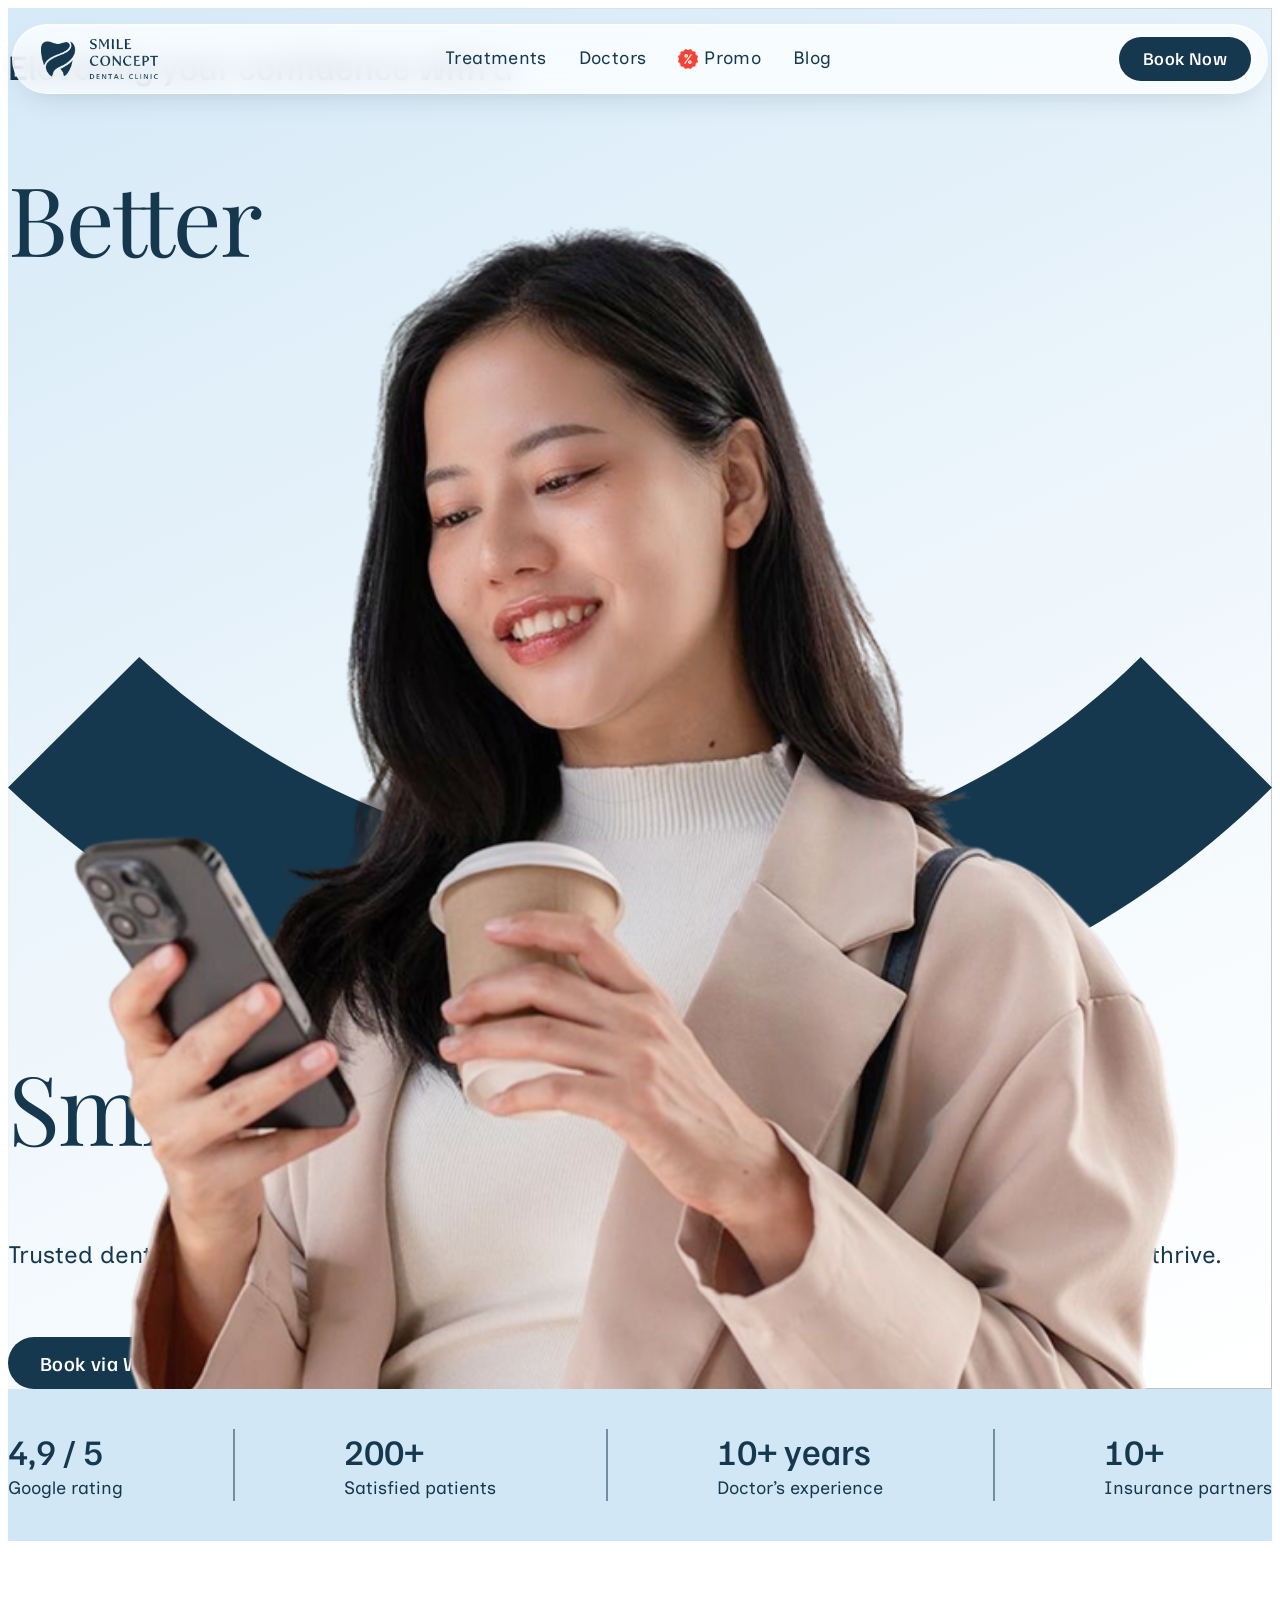
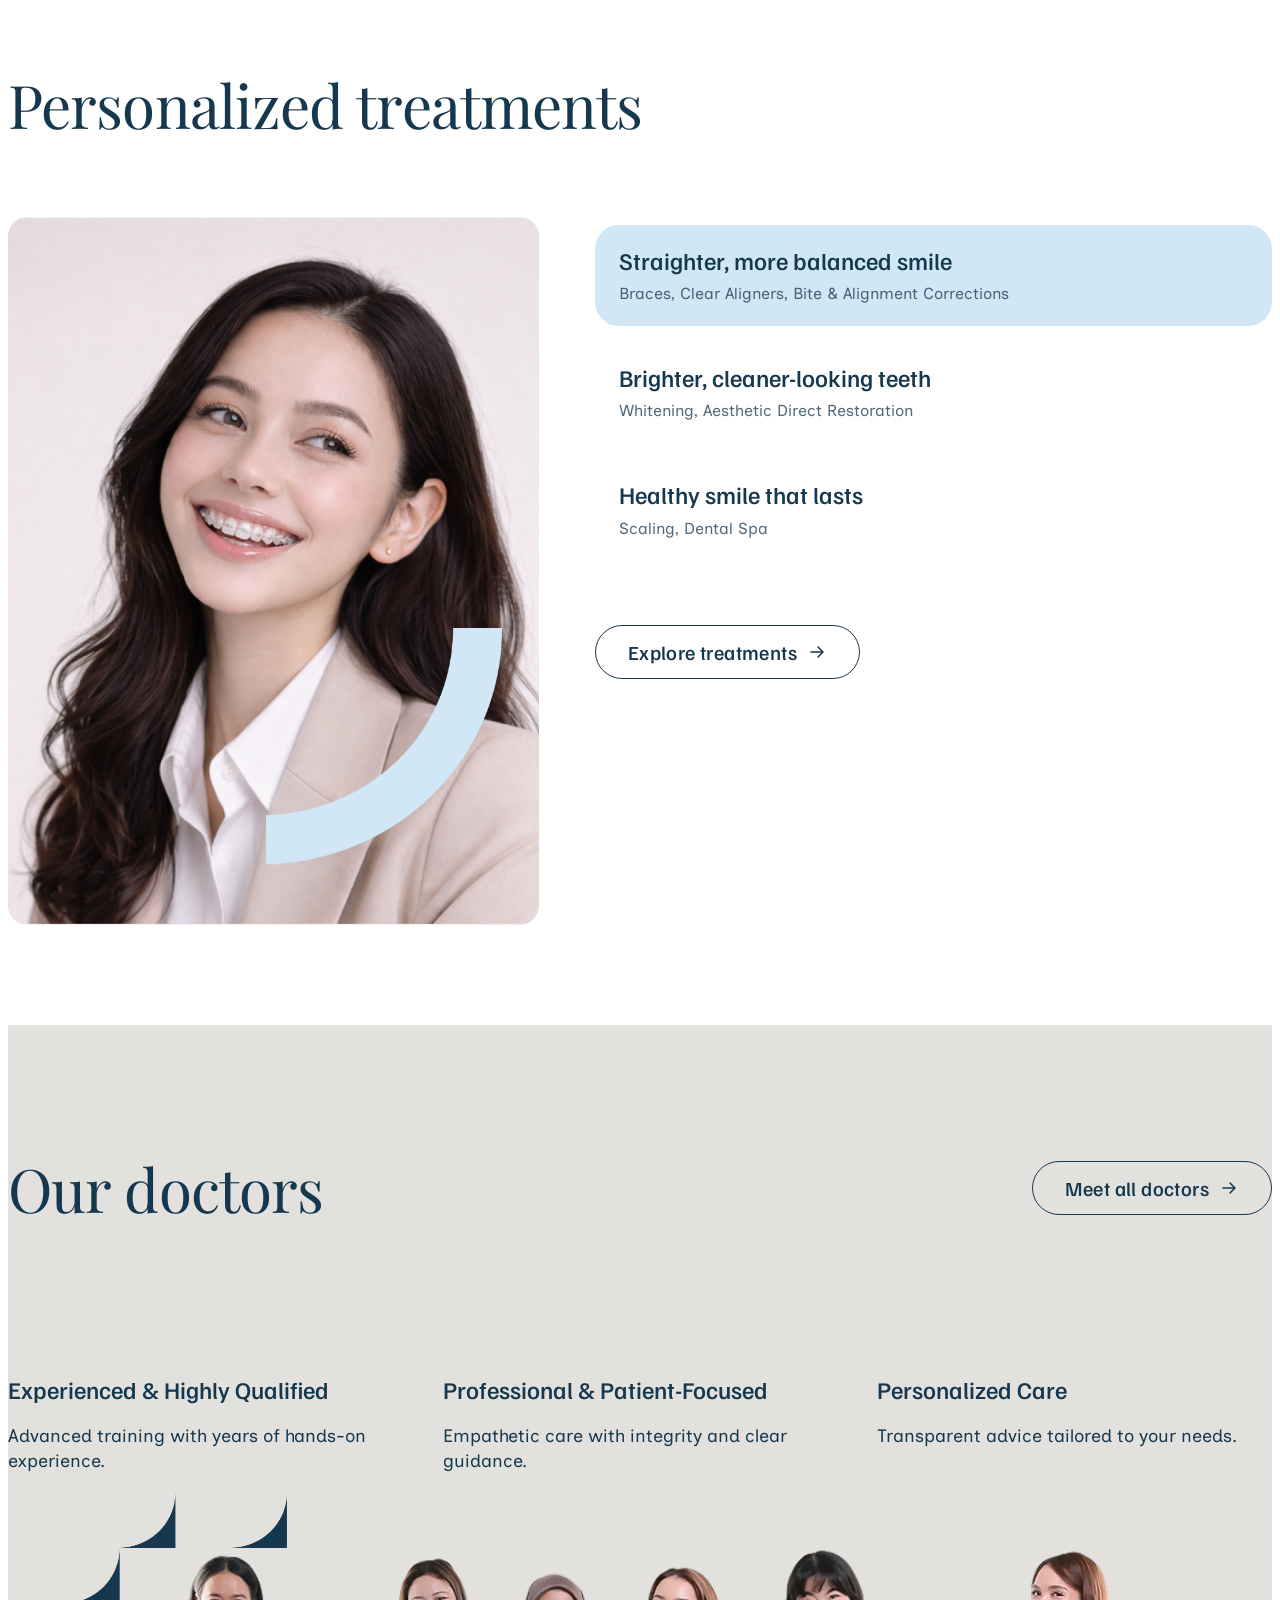
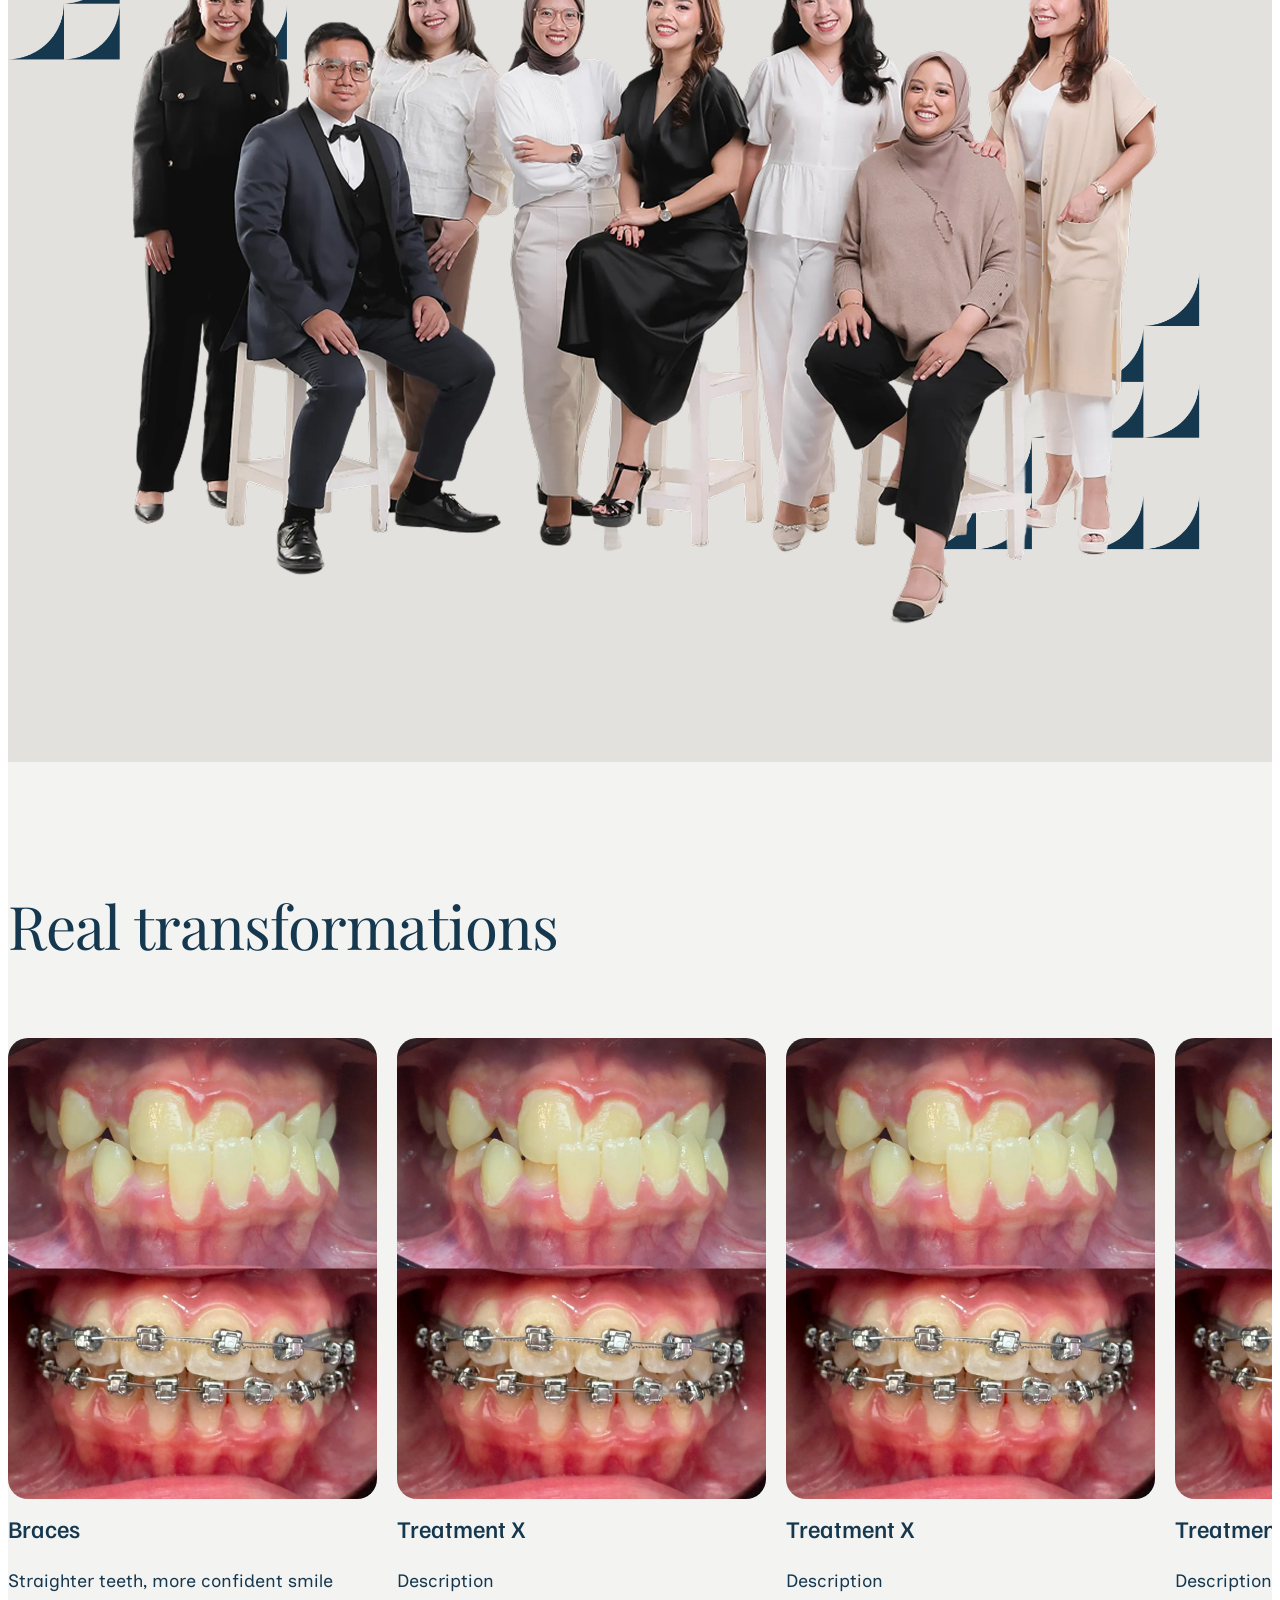
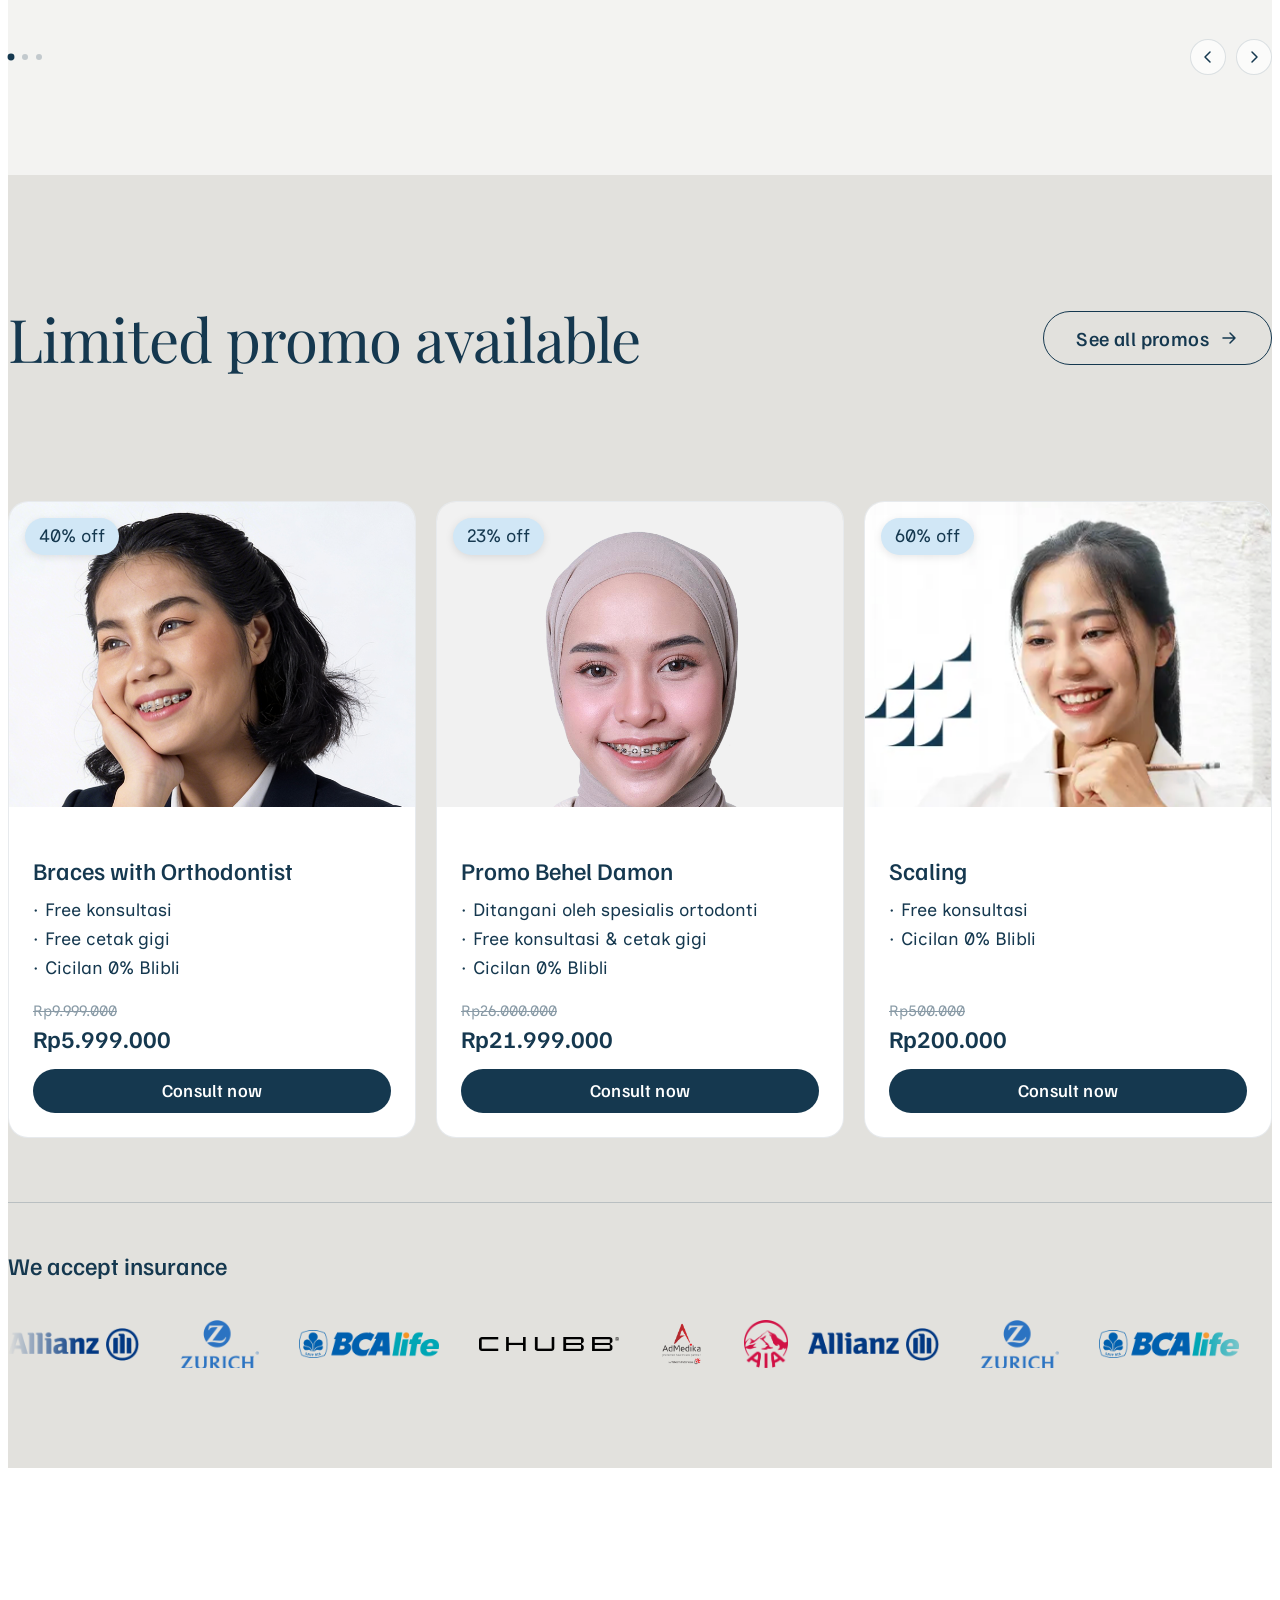
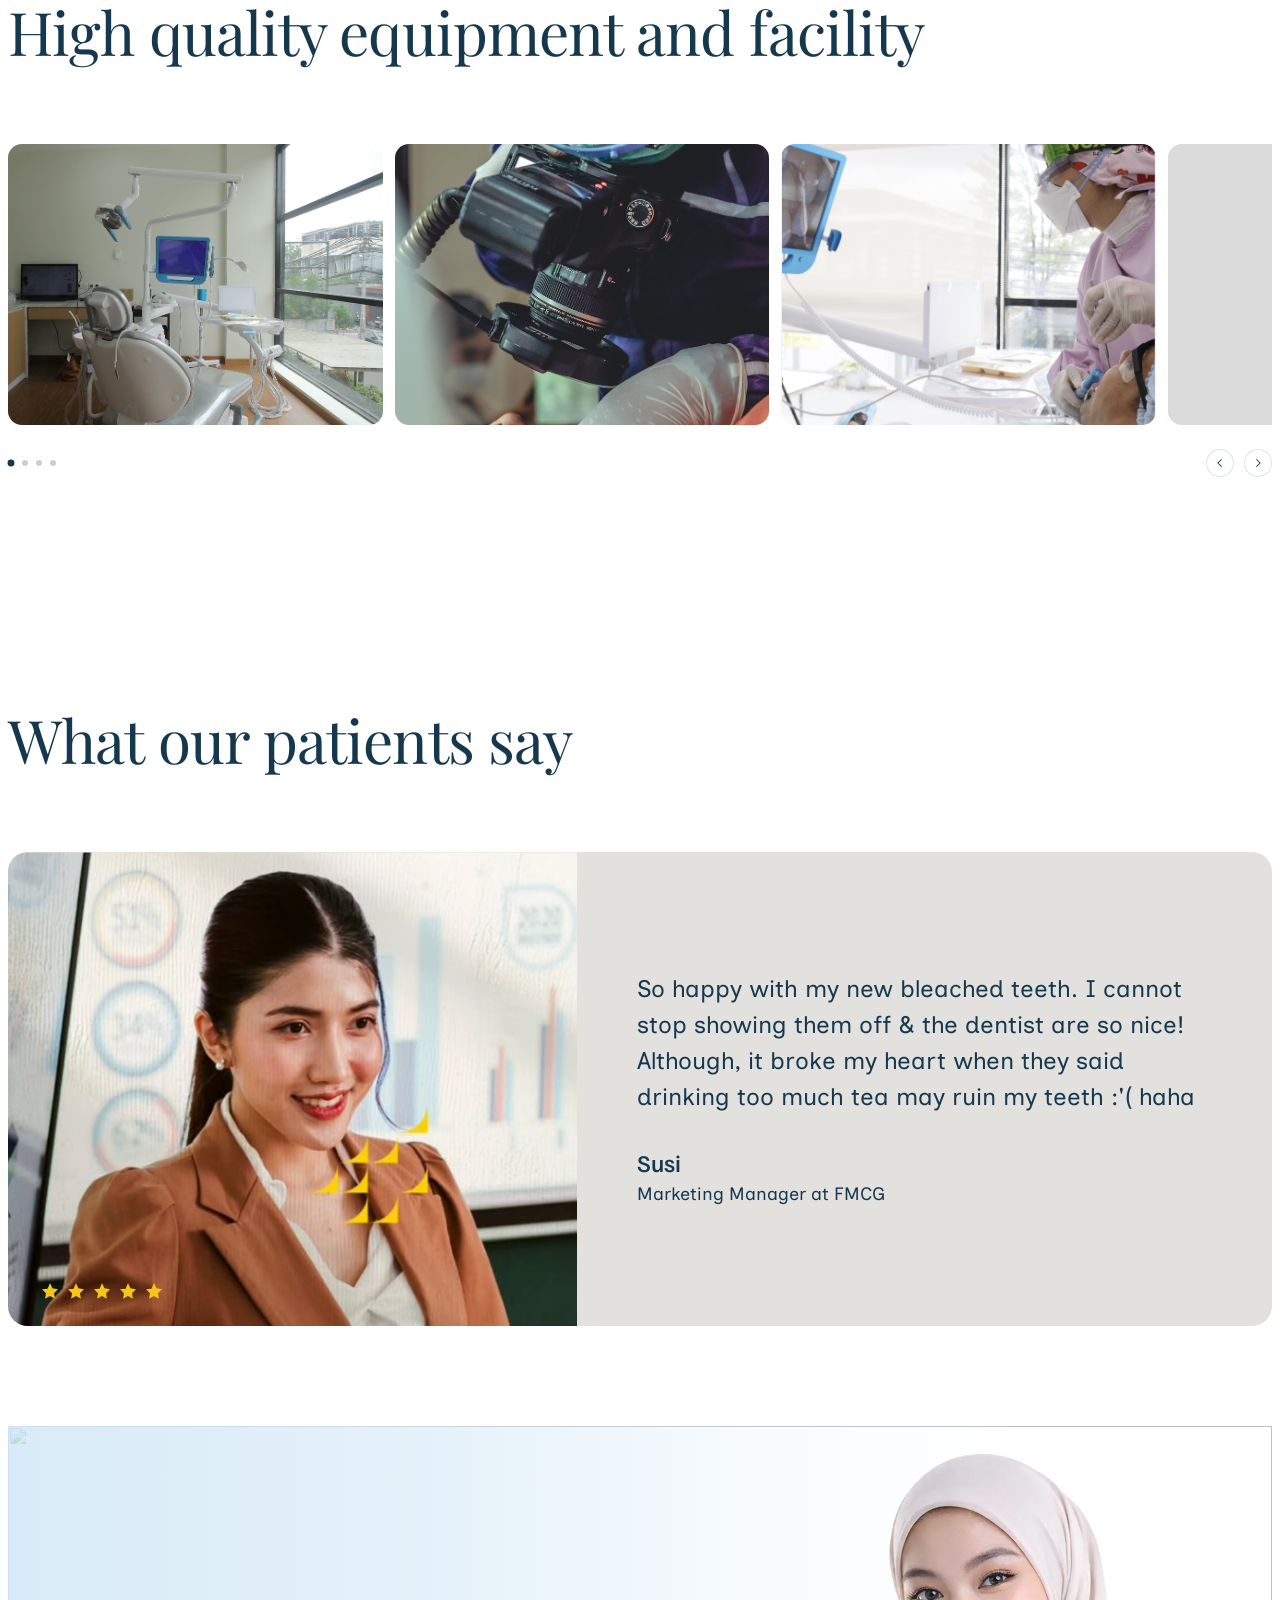
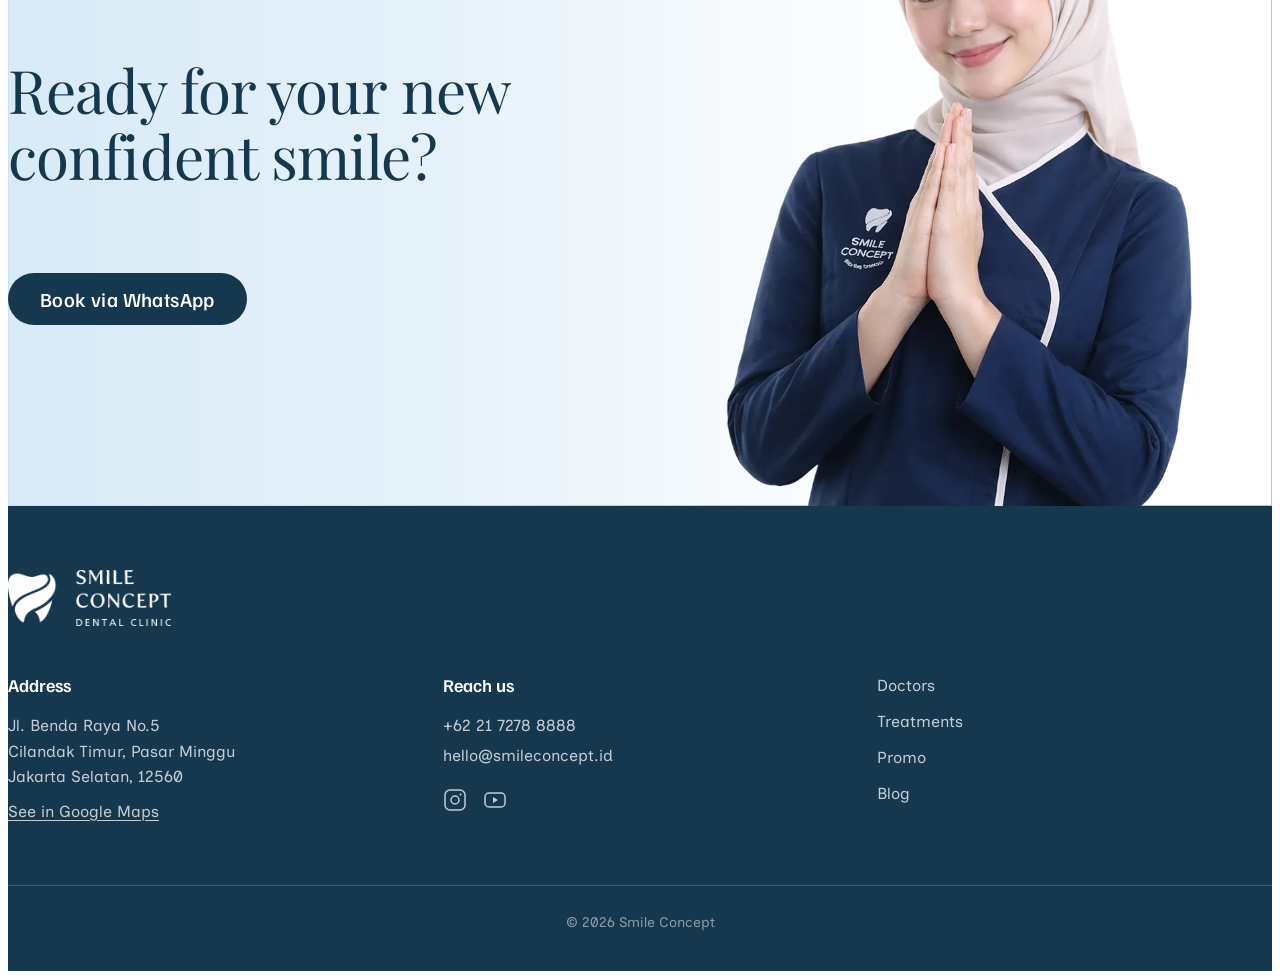
==== commit 5de545fb: "UI fixes: carousel loop, mobile typography, and layout corrections - Loop Transformations and Facili" ====
--- a/index.html
+++ b/index.html
@@ -361,7 +361,7 @@
       </div>
 
       <!-- Mobile-only CTA (below features) -->
-      <a href="#" class="btn-outline button-large doctors__mobile-cta">
+      <a href="doctors.html" class="btn-outline button-large doctors__mobile-cta">
         Meet all doctors
         <svg width="20" height="20" viewBox="0 0 20 20" fill="none" xmlns="http://www.w3.org/2000/svg" aria-hidden="true">
           <path d="M4 10H16M16 10L11 5M16 10L11 15" stroke="currentColor" stroke-width="1.5" stroke-linecap="round" stroke-linejoin="round"/>
--- a/css/styles.css
+++ b/css/styles.css
@@ -97,7 +97,10 @@
     font-size: 26px;
     line-height: 1.25;
   }
-  /* body, caption, buttons stay constant */
+  .caption {
+    font-size: 16px;
+    line-height: 1.5;
+  }
 }
 
 /* ==========================================================================
@@ -500,8 +503,29 @@
   background-color: rgba(209, 231, 246, 0.6);
 }
 
-.site-nav__mobile-cta {
+.site-nav__mobile .site-nav__link-promo {
+  display: inline-flex;
+  align-items: center;
+  gap: 6px;
+}
+
+.site-nav__mobile .site-nav__mobile-cta {
+  display: inline-flex;
   width: 100%;
+  color: #ffffff;
+  background-color: var(--color-ink);
+  border-radius: 9999px;
+  font-family: 'Familjen Grotesk', sans-serif;
+  font-weight: 500;
+  font-size: 18px;
+  letter-spacing: 0.02em;
+  transition: background-color 200ms ease, transform 200ms ease, box-shadow 200ms ease;
+}
+
+.site-nav__mobile .site-nav__mobile-cta:hover {
+  background-color: #0f2a3d;
+  transform: translateY(-1px);
+  box-shadow: 0 8px 24px -8px rgba(21, 56, 79, 0.45);
 }
 
 @media (min-width: 900px) {
@@ -580,6 +604,10 @@
   .statsbar__divider {
     display: none;
   }
+
+  /* Swap: Doctor's experience before Satisfied patients */
+  .statsbar__item:nth-child(3) { order: 3; }
+  .statsbar__item:nth-child(5) { order: 2; }
 }
 
 /* ==========================================================================
@@ -596,7 +624,7 @@
 }
 
 .treatments__heading {
-  margin-bottom: 48px;
+  margin-bottom: 80px;
 }
 
 @media (max-width: 767px) {
@@ -723,6 +751,13 @@
 
 /* ── CTA ── */
 
+@media (max-width: 767px) {
+  .treatments__cta {
+    width: 100%;
+    justify-content: center;
+  }
+}
+
 .btn-outline {
   display: inline-flex;
   align-items: center;
@@ -783,7 +818,7 @@
   align-items: center;
   justify-content: space-between;
   gap: 24px;
-  margin-bottom: 48px;
+  margin-bottom: 80px;
 }
 
 @media (max-width: 767px) {
@@ -826,7 +861,6 @@
   display: grid;
   grid-template-columns: repeat(3, 1fr);
   gap: 40px;
-  margin-top: 80px;
 }
 
 
@@ -834,9 +868,8 @@
   .doctors__features {
     grid-template-columns: 1fr;
     gap: 28px;
-    margin-top: 40px;
-  }
-  .doctors__photo-wrap { margin-top: 40px; }
+  }
+  .doctors__photo-wrap { margin-top: 0; }
 }
 
 .doctors__feature-title {
@@ -851,13 +884,11 @@
   .doctors__header-cta { display: none; }
   .doctors__mobile-cta {
     display: inline-flex;
+    justify-content: center;
     margin-top: 32px;
   }
 }
 
-.doctors__photo-wrap {
-  margin-top: 64px;
-}
 
 /* ==========================================================================
    Promo
@@ -883,7 +914,7 @@
   align-items: center;
   justify-content: space-between;
   gap: 24px;
-  margin-bottom: 48px;
+  margin-bottom: 80px;
 }
 
 @media (max-width: 767px) {
@@ -1107,6 +1138,7 @@
 .promo__logo {
   height: 48px;
   width: auto;
+  max-width: 140px;
   display: block;
   object-fit: contain;
 }
@@ -1174,7 +1206,7 @@
 }
 
 .transformations__title {
-  margin-bottom: 48px;
+  margin-bottom: 80px;
 }
 
 @media (max-width: 767px) {
@@ -1183,6 +1215,12 @@
 
 .transformations__viewport {
   overflow: hidden;
+  cursor: grab;
+  user-select: none;
+}
+
+.transformations__viewport.is-dragging {
+  cursor: grabbing;
 }
 
 .transformations__track {
@@ -1202,7 +1240,7 @@
 }
 
 @media (min-width: 1024px) {
-  .transformations__track { --cards-visible: 4; }
+  .transformations__track { --cards-visible: 3.3; }
 }
 
 .transformations__card {
@@ -1291,7 +1329,6 @@
    ========================================================================== */
 
 .facility {
-  background-color: var(--color-surface);
   padding: 80px 0 100px;
 }
 
@@ -1300,7 +1337,7 @@
 }
 
 .facility__title {
-  margin-bottom: 48px;
+  margin-bottom: 80px;
 }
 
 @media (max-width: 767px) {
@@ -1309,6 +1346,12 @@
 
 .facility__viewport {
   overflow: hidden;
+  cursor: grab;
+  user-select: none;
+}
+
+.facility__viewport.is-dragging {
+  cursor: grabbing;
 }
 
 .facility__track {
@@ -1328,7 +1371,7 @@
 }
 
 @media (min-width: 1024px) {
-  .facility__track { --cards-visible: 4; }
+  .facility__track { --cards-visible: 3.3; }
 }
 
 .facility__card {
@@ -1418,7 +1461,7 @@
 }
 
 .testimonial__title {
-  margin-bottom: 48px;
+  margin-bottom: 80px;
 }
 
 @media (max-width: 767px) {
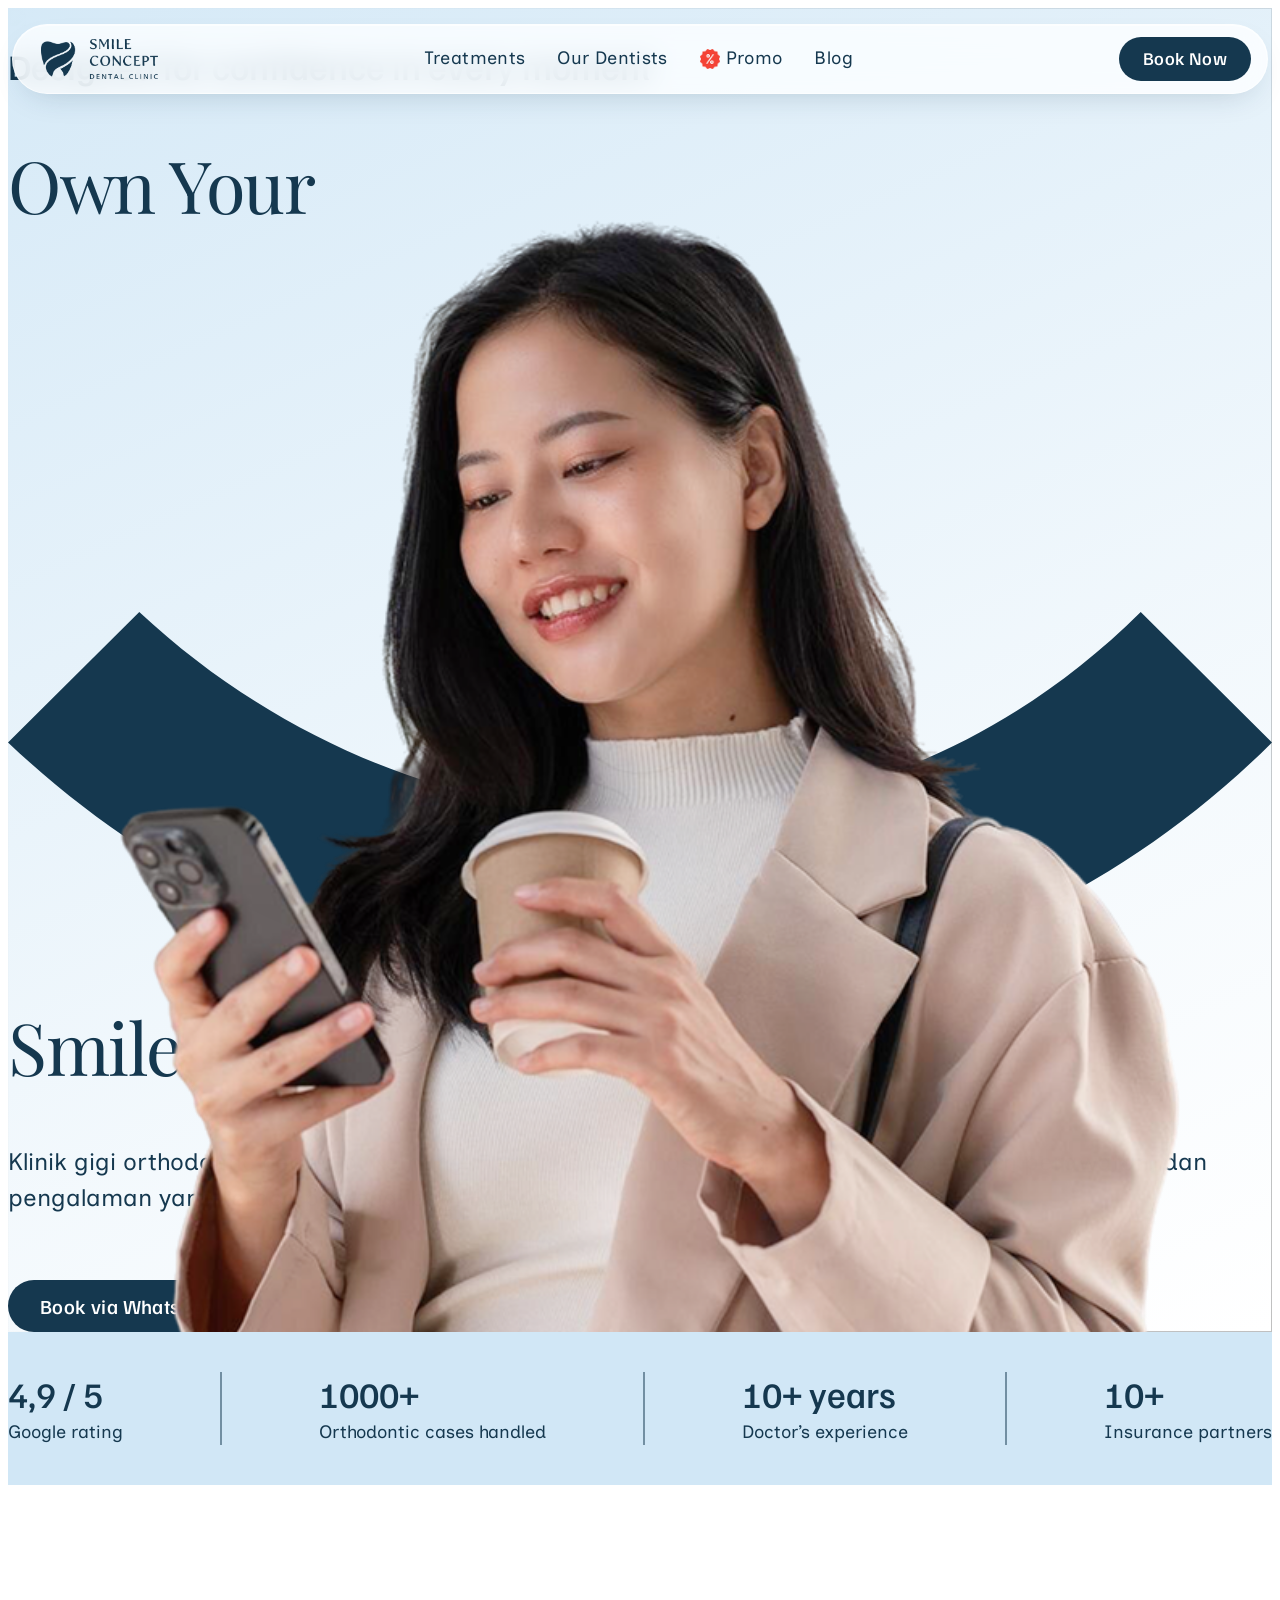
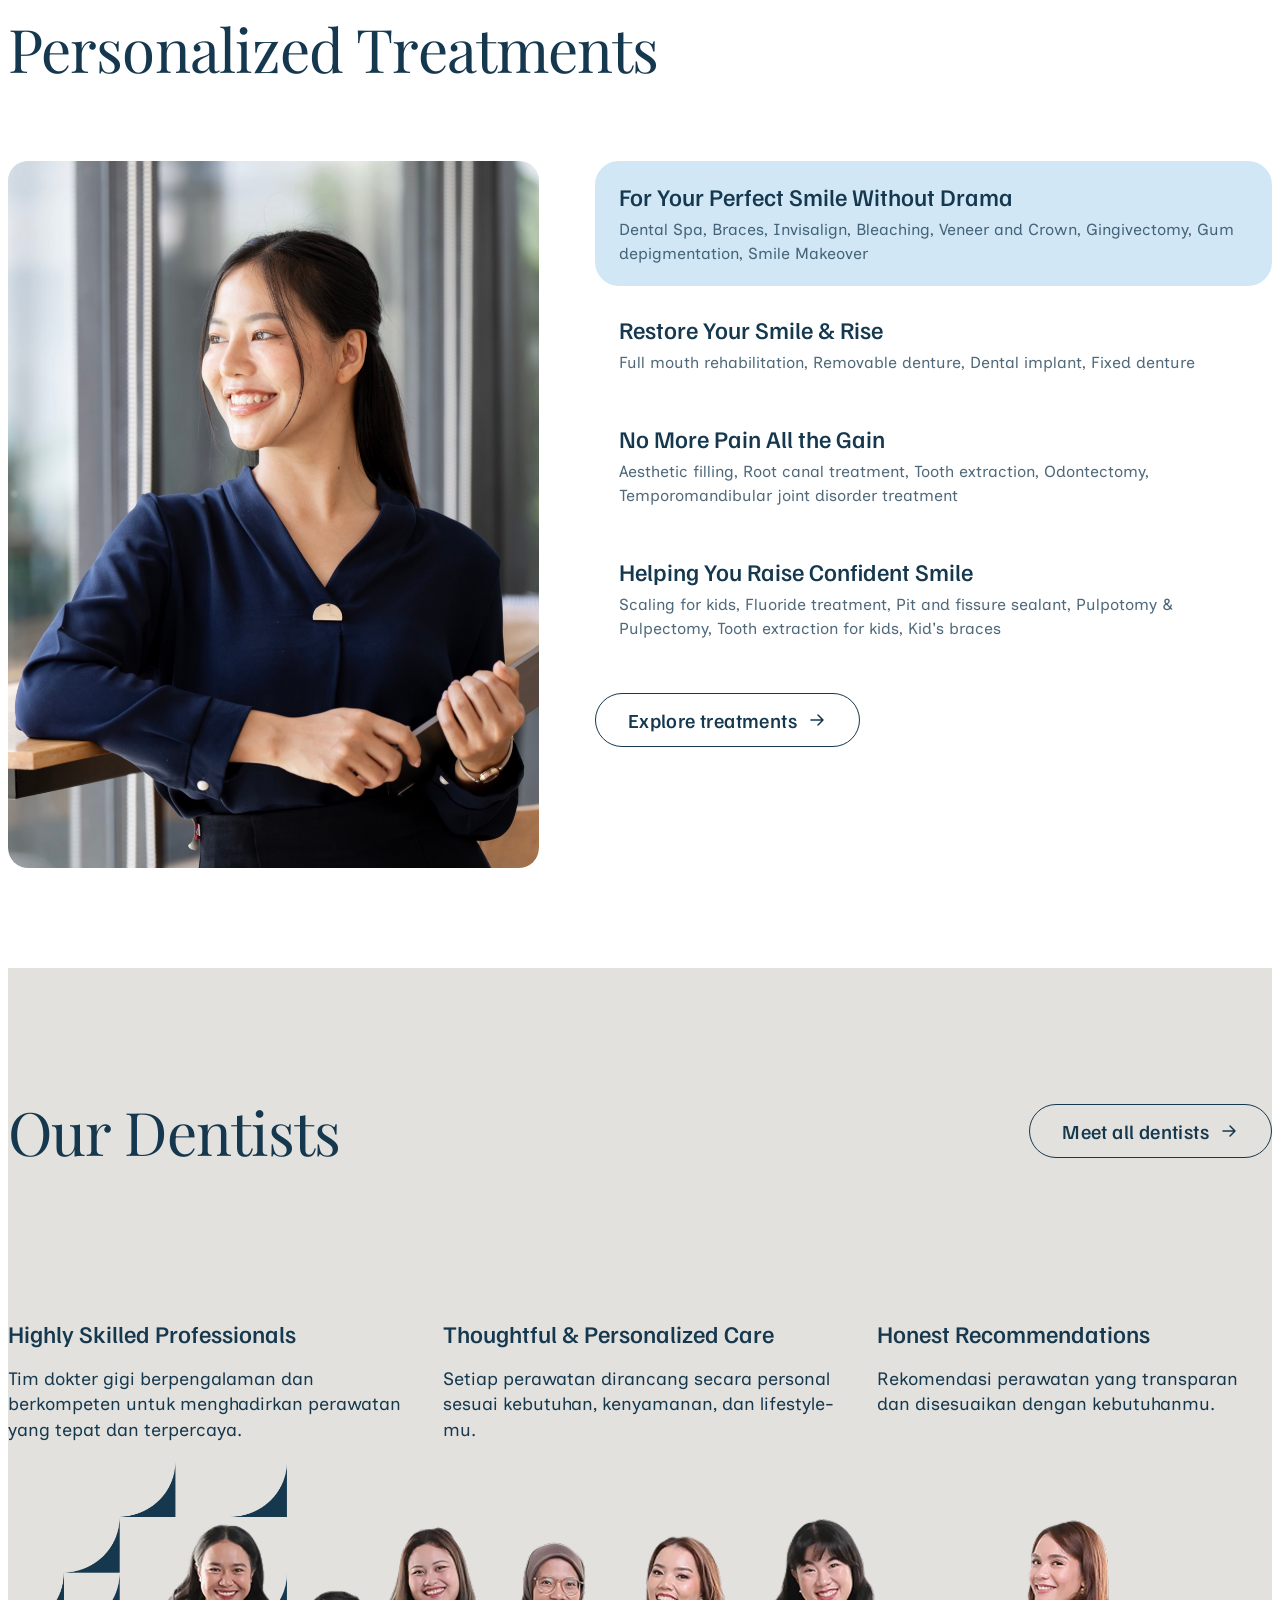
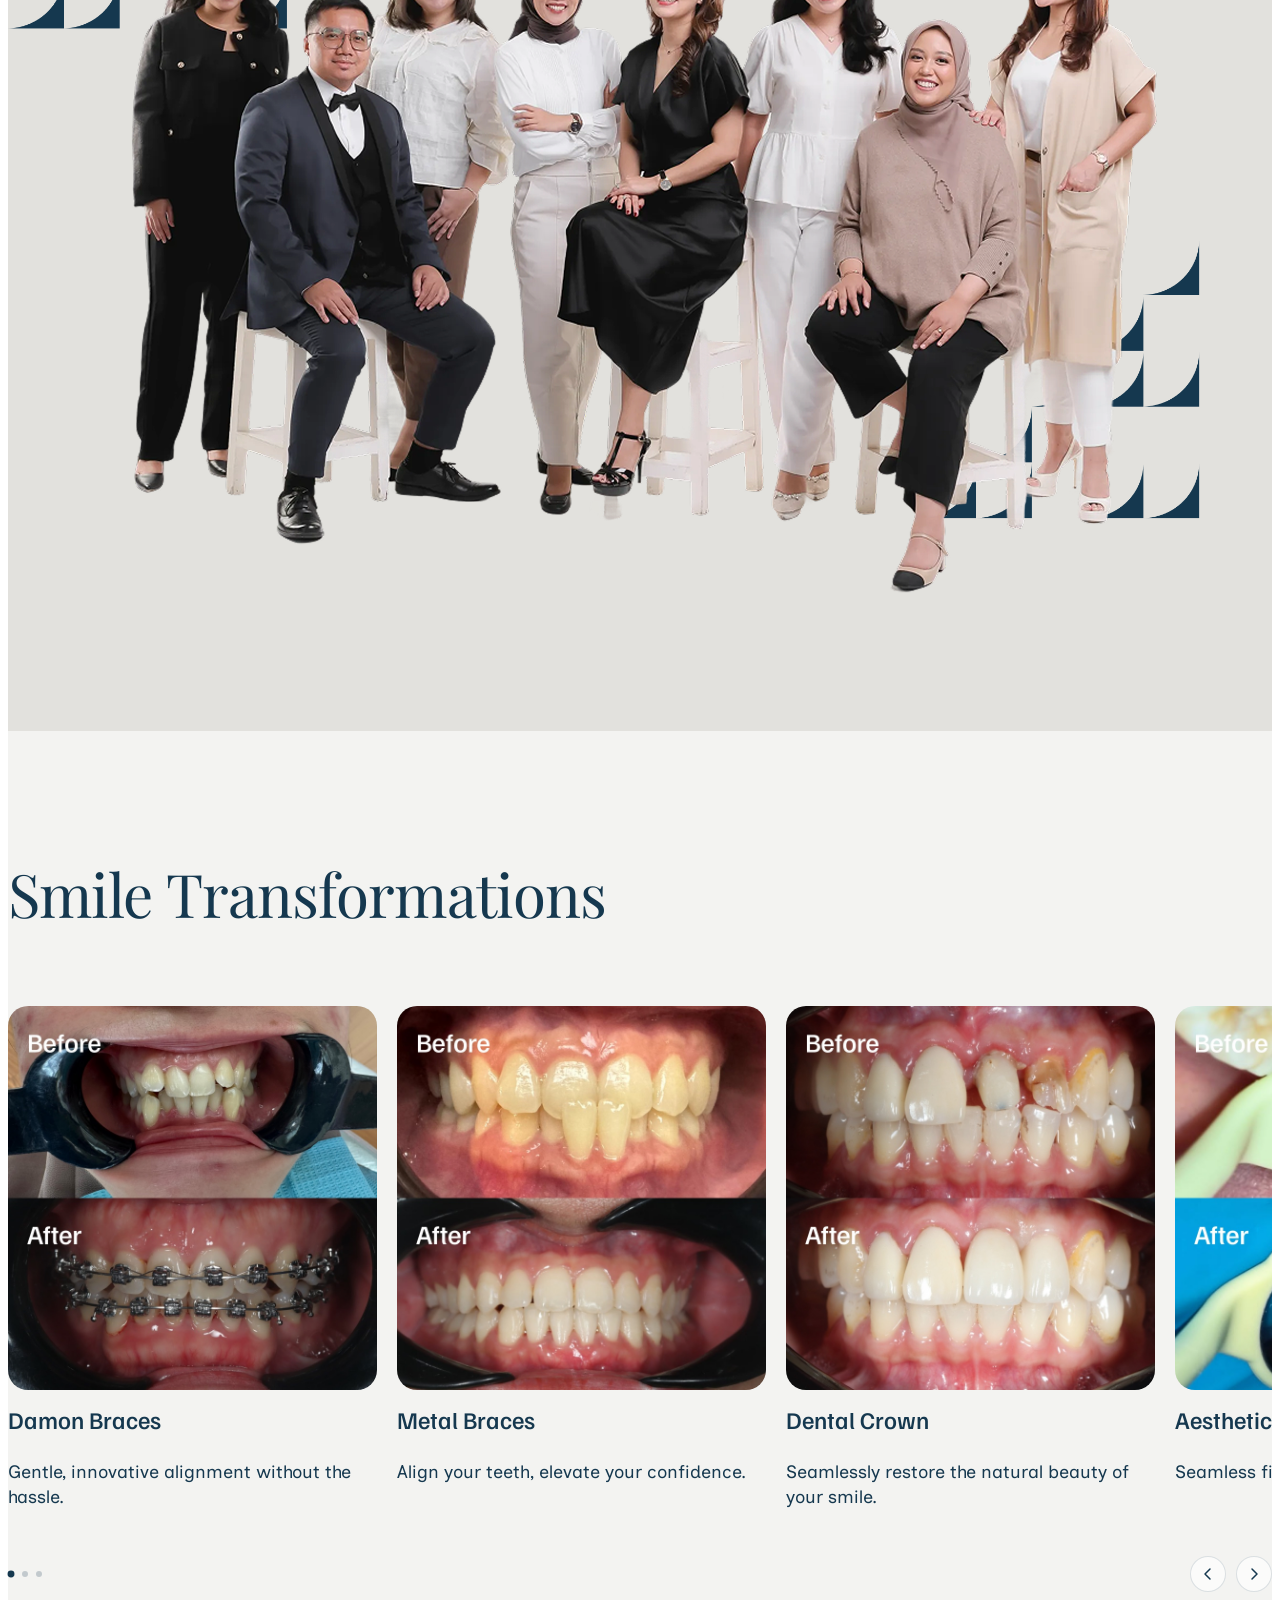
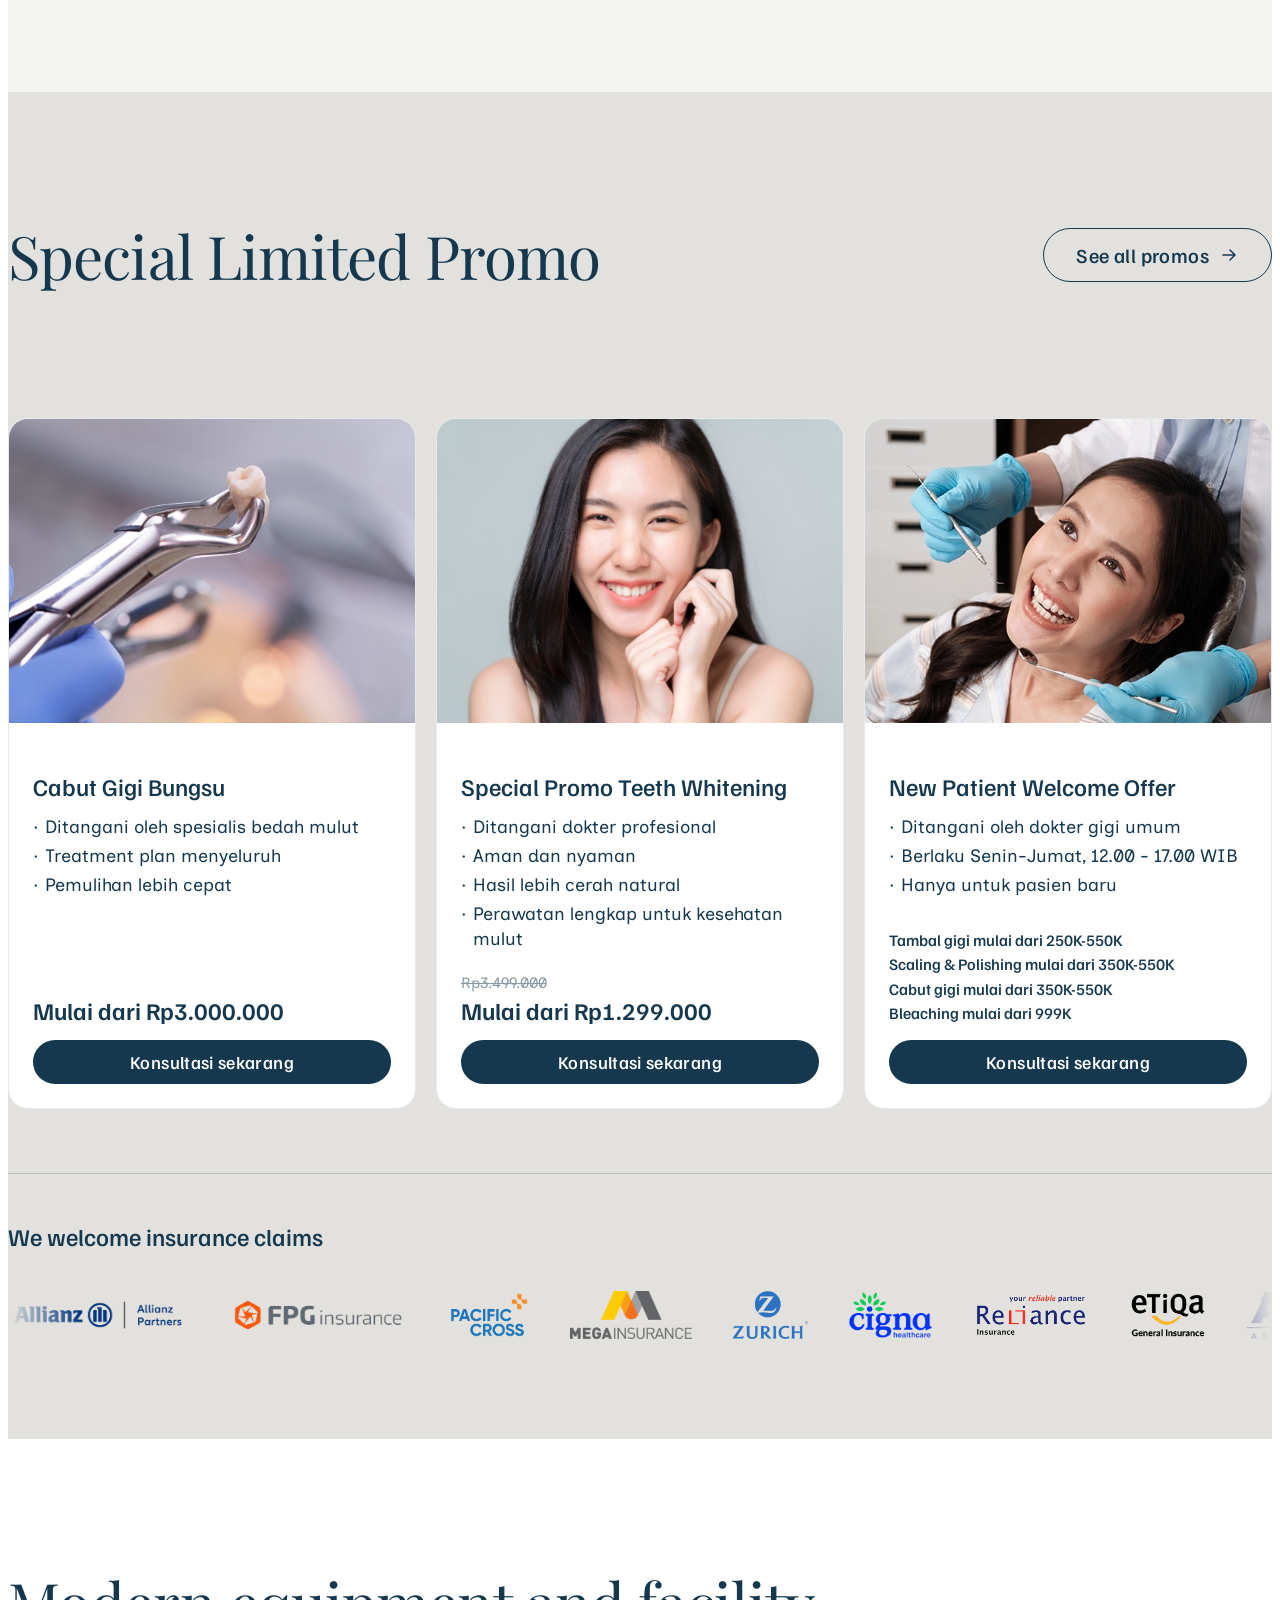
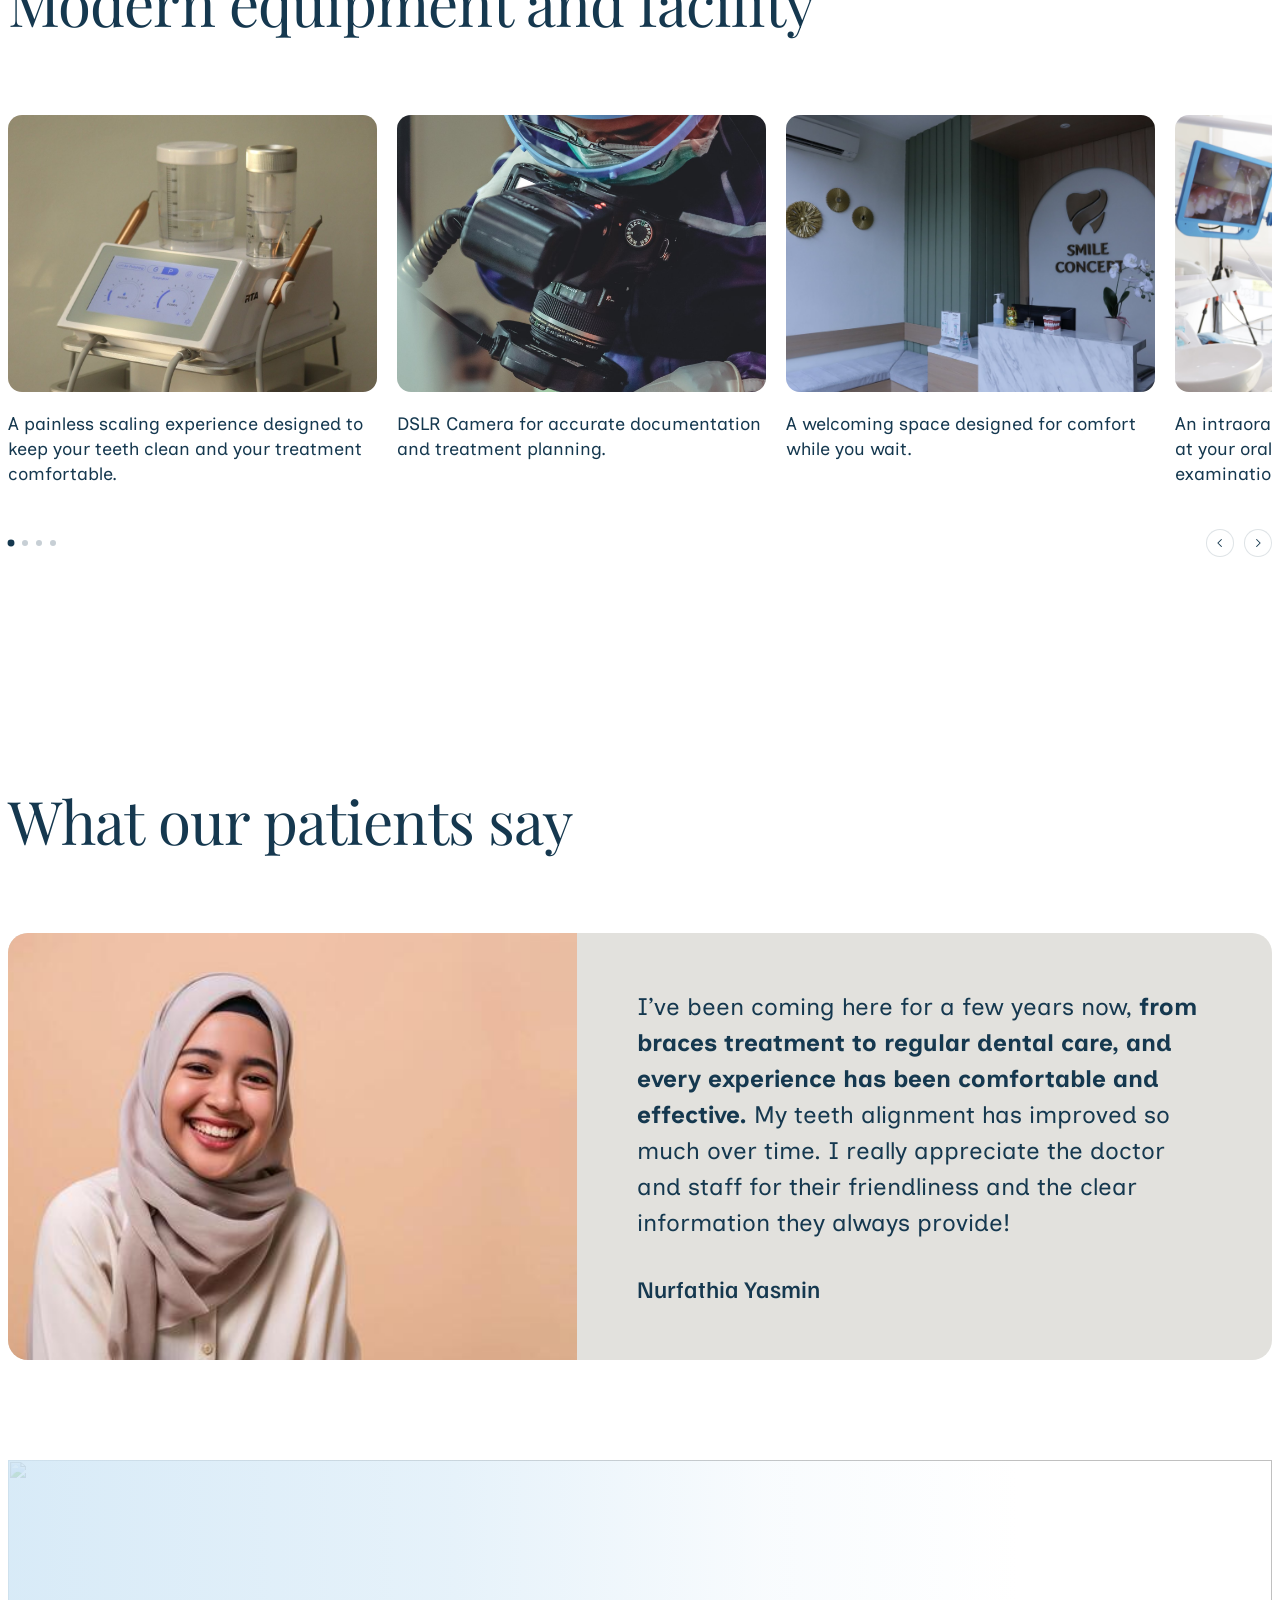
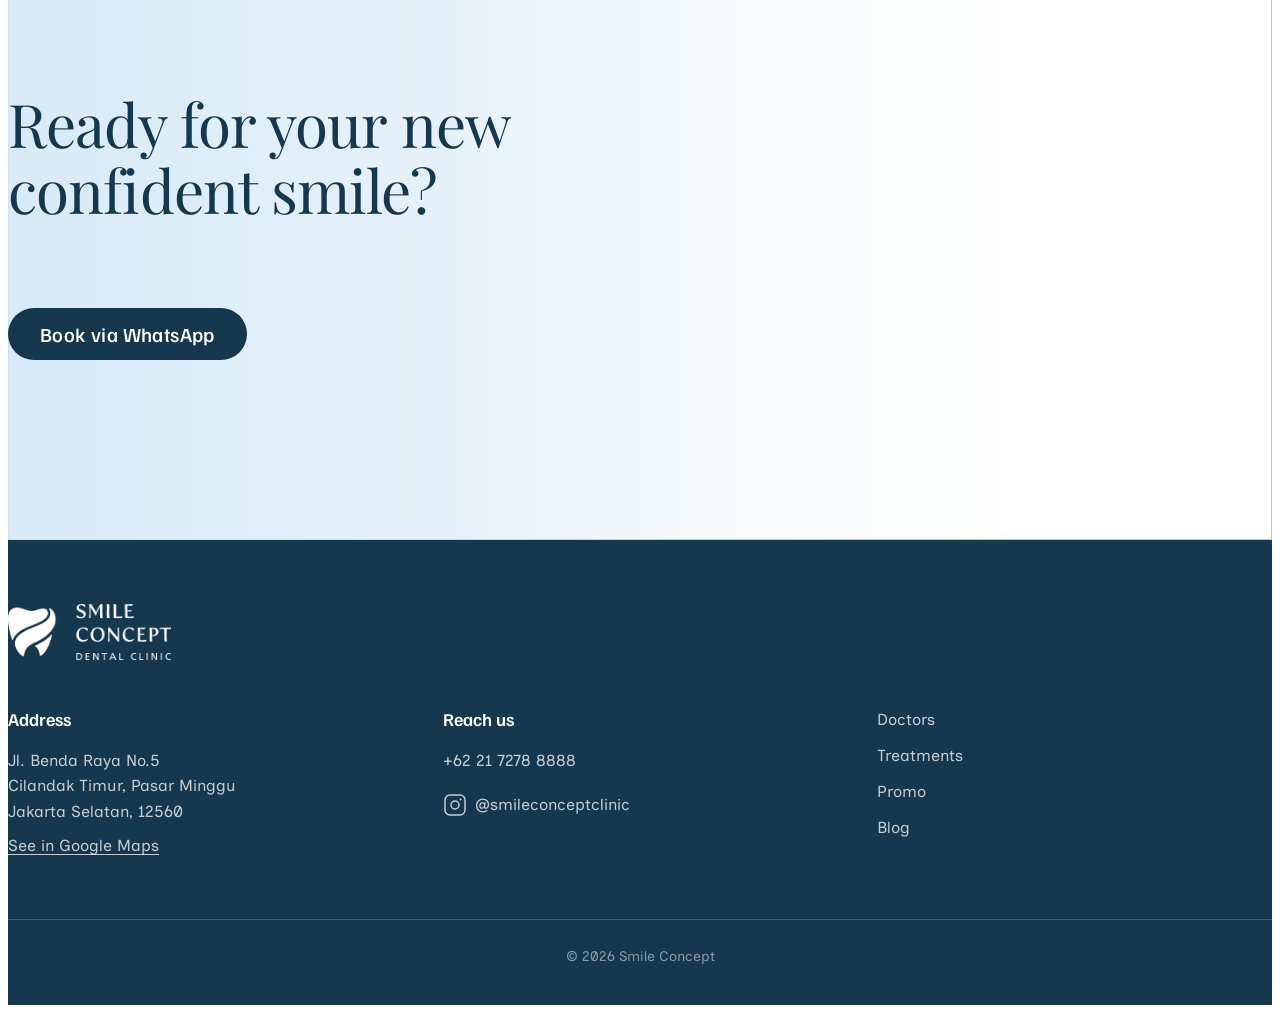
==== commit 58f7b365: "Refresh homepage content and unify site sections Update production imagery and copy, align treatment" ====
--- a/index.html
+++ b/index.html
@@ -51,7 +51,7 @@
 
       <ul class="site-nav__links">
         <li><a href="treatments.html">Treatments</a></li>
-        <li><a href="doctors.html">Doctors</a></li>
+        <li><a href="doctors.html">Our Dentists</a></li>
         <li>
           <a href="promo.html" class="site-nav__link-promo">
             <img
@@ -146,14 +146,14 @@
     <div class="hero__shell relative max-w-shell mx-auto px-6 md:px-12 lg:px-[116px] pt-24 pb-0 md:pt-28 lg:pt-[190px] md:pb-14 lg:pb-[80px] flex flex-col">
 
       <!-- Headline group -->
-      <div class="flex flex-col gap-3 w-full min-w-0 md:max-w-[620px]">
-        <p class="h3-subheadline text-ink">Elevating your confidence with a</p>
+      <div class="flex flex-col gap-3 w-full min-w-0 md:max-w-[760px]">
+        <p class="h3-subheadline text-ink">Designed for confidence in every moment</p>
 
         <h1
           id="hero-title"
-          class="hero__headline h1-display text-ink flex flex-row items-center justify-between w-full leading-none"
+          class="hero__headline h1-display text-ink flex flex-row items-center w-full leading-none"
         >
-          <span>Better</span>
+          <span>Own Your</span>
           <span class="hero__swoosh inline-flex items-center shrink-0" aria-hidden="true">
             <svg viewBox="0 0 65 40.0018" xmlns="http://www.w3.org/2000/svg" class="w-full h-auto" focusable="false">
               <path d="M58.2496 20.0024C43.8592 34.3081 21.4946 33.7315 6.75041 20L0 26.7131C18.4672 44.1432 46.8892 44.7172 65 26.7131L58.2496 20.0024Z" fill="#15384F"/>
@@ -165,7 +165,7 @@
 
       <!-- Paragraph -->
       <p class="hero__para body-text text-ink max-w-[680px]">
-        Trusted dental clinic in the heart of Kemang. Friendly, caring and personalized approach to help you thrive.
+        Klinik gigi orthodontic center di Kemang, berfokus pada hasil yang natural, kenyamanan perawatan, dan pengalaman yang terasa personal bagi tiap pasien.
       </p>
 
       <!-- Woman — mobile only, in-flow between para and CTA -->
@@ -214,8 +214,8 @@
         <li class="statsbar__divider" aria-hidden="true"></li>
 
         <li class="statsbar__item">
-          <span class="h3-subheadline">200+</span>
-          <span class="caption">Satisfied patients</span>
+          <span class="h3-subheadline">1000+</span>
+          <span class="caption">Orthodontic cases handled</span>
         </li>
 
         <li class="statsbar__divider" aria-hidden="true"></li>
@@ -243,7 +243,7 @@
     <div class="treatments__shell max-w-shell mx-auto px-6 md:px-12 lg:px-[116px]">
 
       <h2 id="treatments-title" class="h2 text-ink treatments__heading">
-        Personalized treatments
+        Personalized Treatments
       </h2>
 
       <div class="treatments__body">
@@ -252,22 +252,29 @@
         <div class="treatments__media" aria-live="polite">
           <div class="treatments__img-wrap">
             <img
-              src="assets/ModelTreatment1.png"
-              alt="Patient with braces showing a straighter, more balanced smile"
+              src="assets/0_Home_Treatment1.jpg"
+              alt="Patient with a bright, confident smile after aesthetic dental care"
               class="treatments__img"
               data-treatment="0"
+              data-active="true"
             />
             <img
-              src="assets/ModelTreatment2.png"
-              alt="Patient with a brighter, cleaner-looking smile after whitening"
+              src="assets/0_Home_Treatment2.jpg"
+              alt="Couple sharing restored, healthy smiles"
               class="treatments__img"
               data-treatment="1"
             />
             <img
-              src="assets/ModelTreatment3.png"
-              alt="Patient with a healthy, lasting smile after dental care"
+              src="assets/0_Home_Treatment3.jpg"
+              alt="Patient smiling comfortably after restorative dental treatment"
               class="treatments__img"
               data-treatment="2"
+            />
+            <img
+              src="assets/0_Home_Treatment4.jpg"
+              alt="Parent and child sharing a confident smile after pediatric dental care"
+              class="treatments__img"
+              data-treatment="3"
             />
           </div>
         </div>
@@ -283,8 +290,8 @@
               tabindex="0"
               aria-pressed="true"
             >
-              <strong class="treatments__item-title h4">Straighter, more balanced smile</strong>
-              <span class="treatments__item-sub">Braces, Clear Aligners, Bite &amp; Alignment Corrections</span>
+              <strong class="treatments__item-title h4">For Your Perfect Smile Without Drama</strong>
+              <span class="treatments__item-sub">Dental Spa, Braces, Invisalign, Bleaching, Veneer and Crown, Gingivectomy, Gum depigmentation, Smile Makeover</span>
             </li>
 
             <li
@@ -294,8 +301,8 @@
               tabindex="0"
               aria-pressed="false"
             >
-              <strong class="treatments__item-title h4">Brighter, cleaner-looking teeth</strong>
-              <span class="treatments__item-sub">Whitening, Aesthetic Direct Restoration</span>
+              <strong class="treatments__item-title h4">Restore Your Smile &amp; Rise</strong>
+              <span class="treatments__item-sub">Full mouth rehabilitation, Removable denture, Dental implant, Fixed denture</span>
             </li>
 
             <li
@@ -305,8 +312,19 @@
               tabindex="0"
               aria-pressed="false"
             >
-              <strong class="treatments__item-title h4">Healthy smile that lasts</strong>
-              <span class="treatments__item-sub">Scaling, Dental Spa</span>
+              <strong class="treatments__item-title h4">No More Pain All the Gain</strong>
+              <span class="treatments__item-sub">Aesthetic filling, Root canal treatment, Tooth extraction, Odontectomy, Temporomandibular joint disorder treatment</span>
+            </li>
+
+            <li
+              class="treatments__item"
+              data-index="3"
+              role="button"
+              tabindex="0"
+              aria-pressed="false"
+            >
+              <strong class="treatments__item-title h4">Helping You Raise Confident Smile</strong>
+              <span class="treatments__item-sub">Scaling for kids, Fluoride treatment, Pit and fissure sealant, Pulpotomy &amp; Pulpectomy, Tooth extraction for kids, Kid's braces</span>
             </li>
 
           </ul>
@@ -331,9 +349,9 @@
 
       <!-- Header row -->
       <div class="doctors__header">
-        <h2 id="doctors-title" class="h2 text-ink">Our doctors</h2>
+        <h2 id="doctors-title" class="h2 text-ink">Our Dentists</h2>
         <a href="doctors.html" class="btn-outline button-large doctors__header-cta">
-          Meet all doctors
+          Meet all dentists
           <svg width="20" height="20" viewBox="0 0 20 20" fill="none" xmlns="http://www.w3.org/2000/svg" aria-hidden="true">
             <path d="M4 10H16M16 10L11 5M16 10L11 15" stroke="currentColor" stroke-width="1.5" stroke-linecap="round" stroke-linejoin="round"/>
           </svg>
@@ -344,25 +362,25 @@
       <div class="doctors__features">
 
         <div class="doctors__feature">
-          <h3 class="h4 text-ink doctors__feature-title">Experienced &amp; Highly Qualified</h3>
-          <p class="caption text-ink">Advanced training with years of hands-on experience.</p>
+          <h3 class="h4 text-ink doctors__feature-title">Highly Skilled Professionals</h3>
+          <p class="caption text-ink">Tim dokter gigi berpengalaman dan berkompeten untuk menghadirkan perawatan yang tepat dan terpercaya.</p>
         </div>
 
         <div class="doctors__feature">
-          <h3 class="h4 text-ink doctors__feature-title">Professional &amp; Patient-Focused</h3>
-          <p class="caption text-ink">Empathetic care with integrity and clear guidance.</p>
+          <h3 class="h4 text-ink doctors__feature-title">Thoughtful &amp; Personalized Care</h3>
+          <p class="caption text-ink">Setiap perawatan dirancang secara personal sesuai kebutuhan, kenyamanan, dan lifestyle-mu.</p>
         </div>
 
         <div class="doctors__feature">
-          <h3 class="h4 text-ink doctors__feature-title">Personalized Care</h3>
-          <p class="caption text-ink">Transparent advice tailored to your needs.</p>
+          <h3 class="h4 text-ink doctors__feature-title">Honest Recommendations</h3>
+          <p class="caption text-ink">Rekomendasi perawatan yang transparan dan disesuaikan dengan kebutuhanmu.</p>
         </div>
 
       </div>
 
       <!-- Mobile-only CTA (below features) -->
       <a href="doctors.html" class="btn-outline button-large doctors__mobile-cta">
-        Meet all doctors
+        Meet all dentists
         <svg width="20" height="20" viewBox="0 0 20 20" fill="none" xmlns="http://www.w3.org/2000/svg" aria-hidden="true">
           <path d="M4 10H16M16 10L11 5M16 10L11 15" stroke="currentColor" stroke-width="1.5" stroke-linecap="round" stroke-linejoin="round"/>
         </svg>
@@ -385,38 +403,38 @@
        ============================================================ -->
   <section class="transformations" id="transformations" aria-labelledby="transformations-title">
     <div class="transformations__shell max-w-shell mx-auto px-6 md:px-12 lg:px-[116px]">
-      <h2 id="transformations-title" class="h2 text-ink transformations__title">Real transformations</h2>
+      <h2 id="transformations-title" class="h2 text-ink transformations__title">Smile Transformations</h2>
 
       <div class="transformations__viewport" data-transformations-viewport>
         <div class="transformations__track" data-transformations-track>
           <article class="transformations__card">
-            <img src="assets/Before_after.png" alt="Before and after braces treatment" class="transformations__image" />
-            <h3 class="h4 text-ink transformations__card-title">Braces</h3>
-            <p class="caption text-ink transformations__card-desc">Straighter teeth, more confident smile</p>
+            <img src="assets/0_Home_BA1.jpg" alt="Before and after Damon braces" class="transformations__image" />
+            <h3 class="h4 text-ink transformations__card-title">Damon Braces</h3>
+            <p class="caption text-ink transformations__card-desc">Gentle, innovative alignment without the hassle.</p>
           </article>
 
           <article class="transformations__card">
-            <img src="assets/Before_after.png" alt="Before and after smile alignment treatment" class="transformations__image" />
-            <h3 class="h4 text-ink transformations__card-title">Treatment X</h3>
-            <p class="caption text-ink transformations__card-desc">Description</p>
+            <img src="assets/0_Home_BA2.jpg" alt="Before and after metal braces" class="transformations__image" />
+            <h3 class="h4 text-ink transformations__card-title">Metal Braces</h3>
+            <p class="caption text-ink transformations__card-desc">Align your teeth, elevate your confidence.</p>
           </article>
 
           <article class="transformations__card">
-            <img src="assets/Before_after.png" alt="Before and after bite correction treatment" class="transformations__image" />
-            <h3 class="h4 text-ink transformations__card-title">Treatment X</h3>
-            <p class="caption text-ink transformations__card-desc">Description</p>
+            <img src="assets/0_Home_BA3.jpg" alt="Before and after dental crown" class="transformations__image" />
+            <h3 class="h4 text-ink transformations__card-title">Dental Crown</h3>
+            <p class="caption text-ink transformations__card-desc">Seamlessly restore the natural beauty of your smile.</p>
           </article>
 
           <article class="transformations__card">
-            <img src="assets/Before_after.png" alt="Before and after whitening treatment" class="transformations__image" />
-            <h3 class="h4 text-ink transformations__card-title">Treatment X</h3>
-            <p class="caption text-ink transformations__card-desc">Description</p>
+            <img src="assets/0_Home_BA4.jpg" alt="Before and after aesthetic filling" class="transformations__image" />
+            <h3 class="h4 text-ink transformations__card-title">Aesthetic Filling</h3>
+            <p class="caption text-ink transformations__card-desc">Seamless fillings that blend in perfectly.</p>
           </article>
 
           <article class="transformations__card">
-            <img src="assets/Before_after.png" alt="Before and after smile restoration treatment" class="transformations__image" />
-            <h3 class="h4 text-ink transformations__card-title">Treatment X</h3>
-            <p class="caption text-ink transformations__card-desc">Description</p>
+            <img src="assets/0_Home_BA5.jpg" alt="Before and after teeth bleaching" class="transformations__image" />
+            <h3 class="h4 text-ink transformations__card-title">Bleaching</h3>
+            <p class="caption text-ink transformations__card-desc">Fast, professional whitening for a radiant, brighter smile.</p>
           </article>
         </div>
       </div>
@@ -447,7 +465,7 @@
 
       <!-- Header row -->
       <div class="promo__header">
-        <h2 id="promo-title" class="h2 text-ink">Limited promo available</h2>
+        <h2 id="promo-title" class="h2 text-ink">Special Limited Promo</h2>
         <a href="promo.html" class="btn-outline button-large promo__header-cta">
           See all promos
           <svg width="20" height="20" viewBox="0 0 20 20" fill="none" xmlns="http://www.w3.org/2000/svg" aria-hidden="true">
@@ -461,78 +479,80 @@
 
         <article class="promo-card">
           <div class="promo-card__img-wrap">
-            <img src="assets/promo-card-img1.png" alt="Braces with Orthodontist" class="promo-card__img" />
-            <span class="promo-card__badge caption">40% off</span>
+            <img src="assets/0_Home_promo1.jpeg" alt="Wisdom tooth extraction" class="promo-card__img" />
           </div>
           <div class="promo-card__body">
-            <h3 class="promo-card__title h4 text-ink">Braces with Orthodontist</h3>
+            <h3 class="promo-card__title h4 text-ink">Cabut Gigi Bungsu</h3>
             <ul class="promo-card__perks caption text-ink">
-              <li>Free konsultasi</li>
-              <li>Free cetak gigi</li>
-              <li>Cicilan 0% Blibli</li>
+              <li>Ditangani oleh spesialis bedah mulut</li>
+              <li>Treatment plan menyeluruh</li>
+              <li>Pemulihan lebih cepat</li>
             </ul>
             <div class="promo-card__pricing">
-              <span class="promo-card__price-orig">Rp9.999.000</span>
-              <span class="promo-card__price-curr">Rp5.999.000</span>
+              <span class="promo-card__price-curr">Mulai dari Rp3.000.000</span>
             </div>
             <a
               href="https://wa.me/"
               target="_blank"
               rel="noopener noreferrer"
               class="promo-card__cta btn-primary button-small"
-              data-cta="promo-braces-whatsapp"
-            >Consult now</a>
+              data-cta="promo-cabut-bungsu-whatsapp"
+            >Konsultasi sekarang</a>
           </div>
         </article>
 
         <article class="promo-card">
           <div class="promo-card__img-wrap">
-            <img src="assets/promo-card-img2.png" alt="Promo Behel Damon" class="promo-card__img" />
-            <span class="promo-card__badge caption">23% off</span>
+            <img src="assets/0_Home_promo2.jpg" alt="Patient with a brighter, whitened smile" class="promo-card__img" />
           </div>
           <div class="promo-card__body">
-            <h3 class="promo-card__title h4 text-ink">Promo Behel Damon</h3>
+            <h3 class="promo-card__title h4 text-ink">Special Promo Teeth Whitening</h3>
             <ul class="promo-card__perks caption text-ink">
-              <li>Ditangani oleh spesialis ortodonti</li>
-              <li>Free konsultasi &amp; cetak gigi</li>
-              <li>Cicilan 0% Blibli</li>
+              <li>Ditangani dokter profesional</li>
+              <li>Aman dan nyaman</li>
+              <li>Hasil lebih cerah natural</li>
+              <li>Perawatan lengkap untuk kesehatan mulut</li>
             </ul>
             <div class="promo-card__pricing">
-              <span class="promo-card__price-orig">Rp26.000.000</span>
-              <span class="promo-card__price-curr">Rp21.999.000</span>
+              <span class="promo-card__price-orig">Rp3.499.000</span>
+              <span class="promo-card__price-curr">Mulai dari Rp1.299.000</span>
             </div>
             <a
               href="https://wa.me/"
               target="_blank"
               rel="noopener noreferrer"
               class="promo-card__cta btn-primary button-small"
-              data-cta="promo-damon-whatsapp"
-            >Consult now</a>
+              data-cta="promo-whitening-whatsapp"
+            >Konsultasi sekarang</a>
           </div>
         </article>
 
         <article class="promo-card">
           <div class="promo-card__img-wrap">
-            <img src="assets/promo-card-img3.png" alt="Scaling" class="promo-card__img" />
-            <span class="promo-card__badge caption">60% off</span>
+            <img src="assets/0_Home_promo3.webp" alt="New patient during a dental checkup" class="promo-card__img" />
           </div>
           <div class="promo-card__body">
-            <h3 class="promo-card__title h4 text-ink">Scaling</h3>
+            <h3 class="promo-card__title h4 text-ink">New Patient Welcome Offer</h3>
             <ul class="promo-card__perks caption text-ink">
-              <li>Free konsultasi</li>
-              <li>Cicilan 0% Blibli</li>
+              <li>Ditangani oleh dokter gigi umum</li>
+              <li>Berlaku Senin-Jumat, 12.00 - 17.00 WIB</li>
+              <li>Hanya untuk pasien baru</li>
             </ul>
             <div class="promo-card__pricing">
-              <span class="promo-card__price-orig">Rp500.000</span>
-              <span class="promo-card__price-curr">Rp200.000</span>
+              <ul class="promo-card__price-list">
+                <li>Tambal gigi mulai dari <span class="promo-card__price-range">250K-550K</span></li>
+                <li>Scaling &amp; Polishing mulai dari <span class="promo-card__price-range">350K-550K</span></li>
+                <li>Cabut gigi mulai dari <span class="promo-card__price-range">350K-550K</span></li>
+                <li>Bleaching mulai dari <span class="promo-card__price-range">999K</span></li>
+              </ul>
             </div>
             <a
               href="https://wa.me/"
               target="_blank"
               rel="noopener noreferrer"
               class="promo-card__cta btn-primary button-small"
-              data-cta="promo-scaling-whatsapp"
-            >Consult now</a>
+              data-cta="promo-welcome-whatsapp"
+            >Konsultasi sekarang</a>
           </div>
         </article>
 
@@ -543,24 +563,42 @@
 
       <!-- Insurance logos -->
       <div class="promo__insurance">
-        <p class="promo__insurance-label">We accept insurance</p>
+        <p class="promo__insurance-label">We welcome insurance claims</p>
         <div class="promo__logos-viewport" aria-label="Insurance partners">
           <div class="promo__logos-track">
             <ul class="promo__logos promo__logos--marquee" role="list">
-              <li><img src="assets/Allianz.png" alt="Allianz" class="promo__logo" /></li>
-              <li><img src="assets/Zurich.png" alt="Zurich" class="promo__logo" /></li>
-              <li><img src="assets/BCA.png" alt="BCA Life" class="promo__logo" /></li>
-              <li><img src="assets/CHUBB.png" alt="CHUBB" class="promo__logo" /></li>
-              <li><img src="assets/AdMedika.png" alt="AdMedika" class="promo__logo" /></li>
-              <li><img src="assets/AIA.png" alt="AIA" class="promo__logo" /></li>
+              <li><img src="assets/0_Home_Insurance1.webp" alt="Allianz Partners" class="promo__logo" /></li>
+              <li><img src="assets/0_Home_Insurance2.png" alt="FPG Insurance" class="promo__logo" /></li>
+              <li><img src="assets/0_Home_Insurance3.png" alt="Pacific Cross" class="promo__logo" /></li>
+              <li><img src="assets/0_Home_Insurance4.png" alt="Mega Insurance" class="promo__logo" /></li>
+              <li><img src="assets/0_Home_Insurance5.webp" alt="Zurich" class="promo__logo" /></li>
+              <li><img src="assets/0_Home_Insurance6.png" alt="Cigna Healthcare" class="promo__logo" /></li>
+              <li><img src="assets/0_Home_Insurance7.png" alt="Reliance Insurance" class="promo__logo" /></li>
+              <li><img src="assets/0_Home_Insurance8.png" alt="Etiqa General Insurance" class="promo__logo" /></li>
+              <li><img src="assets/0_Home_Insurance9.png" alt="ACA Asuransi" class="promo__logo" /></li>
+              <li><img src="assets/0_Home_Insurance10.png" alt="Asuransi MAG" class="promo__logo" /></li>
+              <li><img src="assets/0_Home_Insurance11.webp" alt="Asuransi Jasindo" class="promo__logo" /></li>
+              <li><img src="assets/0_Home_Insurance12.svg" alt="BCA Life" class="promo__logo" /></li>
+              <li><img src="assets/0_Home_Insurance13.png" alt="BCA Life" class="promo__logo" /></li>
+              <li><img src="assets/0_Home_Insurance14.png" alt="CHUBB" class="promo__logo" /></li>
+              <li><img src="assets/0_Home_Insurance15.png" alt="China Life" class="promo__logo" /></li>
             </ul>
             <ul class="promo__logos promo__logos--marquee" aria-hidden="true" role="presentation">
-              <li><img src="assets/Allianz.png" alt="" class="promo__logo" /></li>
-              <li><img src="assets/Zurich.png" alt="" class="promo__logo" /></li>
-              <li><img src="assets/BCA.png" alt="" class="promo__logo" /></li>
-              <li><img src="assets/CHUBB.png" alt="" class="promo__logo" /></li>
-              <li><img src="assets/AdMedika.png" alt="" class="promo__logo" /></li>
-              <li><img src="assets/AIA.png" alt="" class="promo__logo" /></li>
+              <li><img src="assets/0_Home_Insurance1.webp" alt="" class="promo__logo" /></li>
+              <li><img src="assets/0_Home_Insurance2.png" alt="" class="promo__logo" /></li>
+              <li><img src="assets/0_Home_Insurance3.png" alt="" class="promo__logo" /></li>
+              <li><img src="assets/0_Home_Insurance4.png" alt="" class="promo__logo" /></li>
+              <li><img src="assets/0_Home_Insurance5.webp" alt="" class="promo__logo" /></li>
+              <li><img src="assets/0_Home_Insurance6.png" alt="" class="promo__logo" /></li>
+              <li><img src="assets/0_Home_Insurance7.png" alt="" class="promo__logo" /></li>
+              <li><img src="assets/0_Home_Insurance8.png" alt="" class="promo__logo" /></li>
+              <li><img src="assets/0_Home_Insurance9.png" alt="" class="promo__logo" /></li>
+              <li><img src="assets/0_Home_Insurance10.png" alt="" class="promo__logo" /></li>
+              <li><img src="assets/0_Home_Insurance11.webp" alt="" class="promo__logo" /></li>
+              <li><img src="assets/0_Home_Insurance12.svg" alt="" class="promo__logo" /></li>
+              <li><img src="assets/0_Home_Insurance13.png" alt="" class="promo__logo" /></li>
+              <li><img src="assets/0_Home_Insurance14.png" alt="" class="promo__logo" /></li>
+              <li><img src="assets/0_Home_Insurance15.png" alt="" class="promo__logo" /></li>
             </ul>
           </div>
         </div>
@@ -574,27 +612,33 @@
        ============================================================ -->
   <section class="facility" id="facility" aria-labelledby="facility-title">
     <div class="facility__shell max-w-shell mx-auto px-6 md:px-12 lg:px-[116px]">
-      <h2 id="facility-title" class="h2 text-ink facility__title">High quality equipment and facility</h2>
+      <h2 id="facility-title" class="h2 text-ink facility__title">Modern equipment and facility</h2>
 
       <div class="facility__viewport">
         <div class="facility__track" data-facility-track>
           <article class="facility__card">
-            <img src="assets/Facility1.png" alt="Dental treatment room facility" class="facility__image" />
+            <img src="assets/0_Home_facility1.jpg" alt="Air polishing and scaling unit" class="facility__image facility__image--scaler" />
+            <p class="caption text-ink facility__caption">A painless scaling experience designed to keep your teeth clean and your treatment comfortable.</p>
           </article>
           <article class="facility__card">
-            <img src="assets/Facility2.png" alt="Close-up of dental equipment" class="facility__image" />
+            <img src="assets/0_Home_facility2.jpg" alt="Clinician documenting treatment with a DSLR camera" class="facility__image facility__image--camera" />
+            <p class="caption text-ink facility__caption">DSLR Camera for accurate documentation and treatment planning.</p>
           </article>
           <article class="facility__card">
-            <img src="assets/Facility3.png" alt="Dentist team working in clinic facility" class="facility__image" />
+            <img src="assets/0_Home_facility3.jpg" alt="Smile Concept reception and waiting area" class="facility__image" />
+            <p class="caption text-ink facility__caption">A welcoming space designed for comfort while you wait.</p>
           </article>
           <article class="facility__card">
-            <img src="assets/Placeholder.png" alt="Facility placeholder image" class="facility__image" />
+            <img src="assets/0_Home_facility4.jpg" alt="Dentist using an intraoral camera during examination" class="facility__image" />
+            <p class="caption text-ink facility__caption">An intraoral camera provides a closer look at your oral condition for a more precise examination.</p>
           </article>
           <article class="facility__card">
-            <img src="assets/Placeholder.png" alt="Facility placeholder image" class="facility__image" />
+            <img src="assets/0_Home_facility5.jpg" alt="Spacious treatment room with a dedicated dental unit" class="facility__image" />
+            <p class="caption text-ink facility__caption">Spacious treatment rooms equipped with dedicated dental units for a more private and comfortable dental visit.</p>
           </article>
           <article class="facility__card">
-            <img src="assets/Placeholder.png" alt="Facility placeholder image" class="facility__image" />
+            <img src="assets/0_Home_facility6.jpg" alt="Treatment room with dedicated dental units" class="facility__image" />
+            <p class="caption text-ink facility__caption">Two dedicated dental units designed to provide a comfortable and efficient treatment experience.</p>
           </article>
         </div>
       </div>
@@ -625,22 +669,14 @@
 
       <div class="testimonial__card">
         <div class="testimonial__img-wrap">
-          <img src="assets/Testimony.png" alt="Susi, a happy patient" class="testimonial__img" />
-          <div class="testimonial__stars" aria-label="5 out of 5 stars" role="img">
-            <svg width="20" height="20" viewBox="0 0 20 20" fill="#F5C518" xmlns="http://www.w3.org/2000/svg" aria-hidden="true"><path d="M10 1l2.39 5.26L18 7.27l-4 3.9.94 5.56L10 14l-4.94 2.73L6 11.17 2 7.27l5.61-.51L10 1z"/></svg>
-            <svg width="20" height="20" viewBox="0 0 20 20" fill="#F5C518" xmlns="http://www.w3.org/2000/svg" aria-hidden="true"><path d="M10 1l2.39 5.26L18 7.27l-4 3.9.94 5.56L10 14l-4.94 2.73L6 11.17 2 7.27l5.61-.51L10 1z"/></svg>
-            <svg width="20" height="20" viewBox="0 0 20 20" fill="#F5C518" xmlns="http://www.w3.org/2000/svg" aria-hidden="true"><path d="M10 1l2.39 5.26L18 7.27l-4 3.9.94 5.56L10 14l-4.94 2.73L6 11.17 2 7.27l5.61-.51L10 1z"/></svg>
-            <svg width="20" height="20" viewBox="0 0 20 20" fill="#F5C518" xmlns="http://www.w3.org/2000/svg" aria-hidden="true"><path d="M10 1l2.39 5.26L18 7.27l-4 3.9.94 5.56L10 14l-4.94 2.73L6 11.17 2 7.27l5.61-.51L10 1z"/></svg>
-            <svg width="20" height="20" viewBox="0 0 20 20" fill="#F5C518" xmlns="http://www.w3.org/2000/svg" aria-hidden="true"><path d="M10 1l2.39 5.26L18 7.27l-4 3.9.94 5.56L10 14l-4.94 2.73L6 11.17 2 7.27l5.61-.51L10 1z"/></svg>
-          </div>
+          <img src="assets/0_Home_Testimonial.jpg" alt="Nurfathia Yasmin, a happy patient" class="testimonial__img" />
         </div>
         <div class="testimonial__content">
           <p class="testimonial__quote body-text text-ink">
-            So happy with my new bleached teeth. I cannot stop showing them off &amp; the dentist are so nice! Although, it broke my heart when they said drinking too much tea may ruin my teeth :'( haha
+            I’ve been coming here for a few years now, <b> from braces treatment to regular dental care, and every experience has been comfortable and effective. </b> My teeth alignment has improved so much over time. I really appreciate the doctor and staff for their friendliness and the clear information they always provide!
           </p>
           <div class="testimonial__author">
-            <strong class="testimonial__name h4 text-ink">Susi</strong>
-            <span class="testimonial__role caption text-ink">Marketing Manager at FMCG</span>
+            <strong class="testimonial__name h4 text-ink">Nurfathia Yasmin</strong>
           </div>
         </div>
       </div>
@@ -652,7 +688,6 @@
   <section class="ctablock" aria-label="Book an appointment">
     <div class="ctablock__bg" aria-hidden="true"><img src="assets/Background_CTA.png" alt="" /></div>
     <div class="ctablock__overlay" aria-hidden="true"></div>
-    <img src="assets/Reception.png" alt="" class="ctablock__woman" aria-hidden="true" />
     <div class="ctablock__content max-w-shell mx-auto px-6 md:px-12 lg:px-[116px]">
       <h2 class="h2 text-ink">Ready for your new<br>confident smile?</h2>
       <a href="https://wa.me/" target="_blank" rel="noopener noreferrer" class="btn-primary button-large ctablock__cta" data-cta="ctablock-whatsapp">Book via WhatsApp</a>
@@ -674,13 +709,10 @@
         <div class="footer__col">
           <h3 class="footer__col-title">Reach us</h3>
           <a href="tel:+622172788888" class="footer__contact-link">+62 21 7278 8888</a>
-          <a href="mailto:hello@smileconcept.id" class="footer__contact-link">hello@smileconcept.id</a>
           <div class="footer__socials">
-            <a href="https://instagram.com" target="_blank" rel="noopener noreferrer" aria-label="Instagram" class="footer__social-link">
+            <a href="https://www.instagram.com/smileconceptclinic/" target="_blank" rel="noopener noreferrer" aria-label="Instagram @smileconceptclinic" class="footer__social-link">
               <svg width="24" height="24" viewBox="0 0 24 24" fill="none" xmlns="http://www.w3.org/2000/svg" aria-hidden="true"><rect x="2" y="2" width="20" height="20" rx="5" stroke="currentColor" stroke-width="1.5"/><circle cx="12" cy="12" r="4" stroke="currentColor" stroke-width="1.5"/><circle cx="17.5" cy="6.5" r="1" fill="currentColor"/></svg>
-            </a>
-            <a href="https://youtube.com" target="_blank" rel="noopener noreferrer" aria-label="YouTube" class="footer__social-link">
-              <svg width="24" height="24" viewBox="0 0 24 24" fill="none" xmlns="http://www.w3.org/2000/svg" aria-hidden="true"><rect x="2" y="5" width="20" height="14" rx="4" stroke="currentColor" stroke-width="1.5"/><path d="M10 9l5 3-5 3V9z" fill="currentColor"/></svg>
+              <span class="footer__social-handle">@smileconceptclinic</span>
             </a>
           </div>
         </div>
--- a/css/styles.css
+++ b/css/styles.css
@@ -286,14 +286,29 @@
 
 .hero__swoosh { width: 65px; }
 
+.hero__headline {
+  justify-content: flex-start;
+  gap: 20px;
+}
+
+@media (min-width: 768px) {
+  .hero__headline {
+    font-size: 72px;
+  }
+}
+
 @media (max-width: 767px) {
   .hero__headline {
     width: 100%;
-    min-width: 0;
-    justify-content: flex-start;
-    gap: 20px;
-  }
-  .hero__swoosh { width: clamp(28px, 7vw, 44px); }
+    font-size: clamp(32px, 10.2vw, 48px);
+    gap: 12px;
+    flex-wrap: nowrap;
+  }
+  .hero__headline span {
+    white-space: nowrap;
+    flex-shrink: 0;
+  }
+  .hero__swoosh { width: clamp(22px, 6vw, 36px); }
 }
 
 .hero__divider {
@@ -676,6 +691,11 @@
   transition: opacity 500ms ease;
 }
 
+.treatments__img[data-treatment="0"] { object-position: 78% 20%; }
+.treatments__img[data-treatment="1"] { object-position: 55% 15%; }
+.treatments__img[data-treatment="2"] { object-position: 62% 20%; }
+.treatments__img[data-treatment="3"] { object-position: 50% 20%; }
+
 .treatments__img--placeholder {
   background-color: #d4d3cf;
 }
@@ -707,8 +727,8 @@
   display: flex;
   flex-direction: column;
   align-items: flex-start;
-  gap: 64px;
-  padding-top: 8px;
+  gap: 32px;
+  padding-top: 0;
 }
 
 .treatments__list {
@@ -718,7 +738,7 @@
   width: 100%;
   display: flex;
   flex-direction: column;
-  gap: 16px;
+  gap: 8px;
 }
 
 .treatments__item {
@@ -1030,6 +1050,27 @@
   font-size: 24px;
   line-height: 1.2;
   color: var(--color-ink);
+}
+
+.promo-card__price-list {
+  list-style: none;
+  margin: 0;
+  padding: 0;
+  display: flex;
+  flex-direction: column;
+  gap: 2px;
+}
+
+.promo-card__price-list li {
+  font-family: 'Familjen Grotesk', sans-serif;
+  font-weight: 500;
+  font-size: 16px;
+  line-height: 1.4;
+  color: var(--color-ink);
+}
+
+.promo-card__price-range {
+  white-space: nowrap;
 }
 
 .promo-card__cta {
@@ -1112,7 +1153,7 @@
 .promo__logos-track {
   display: flex;
   width: max-content;
-  animation: promo-insurance-marquee 60s linear infinite;
+  animation: promo-insurance-marquee 90s linear infinite;
 }
 
 @keyframes promo-insurance-marquee {
@@ -1138,7 +1179,7 @@
 .promo__logo {
   height: 48px;
   width: auto;
-  max-width: 140px;
+  max-width: 180px;
   display: block;
   object-fit: contain;
 }
@@ -1250,8 +1291,9 @@
 
 .transformations__image {
   width: 100%;
-  aspect-ratio: 4 / 5;
+  aspect-ratio: 774 / 806;
   object-fit: cover;
+  object-position: center;
   border-radius: 20px;
   display: block;
 }
@@ -1356,8 +1398,9 @@
 
 .facility__track {
   --cards-visible: 3;
-  display: flex;
-  gap: 12px;
+  --facility-gap: 20px;
+  display: flex;
+  gap: var(--facility-gap);
   transition: transform 320ms ease;
   will-change: transform;
 }
@@ -1375,7 +1418,7 @@
 }
 
 .facility__card {
-  flex: 0 0 calc((100% - (var(--cards-visible) - 1) * 12px) / var(--cards-visible));
+  flex: 0 0 calc((100% - (var(--cards-visible) - 1) * var(--facility-gap)) / var(--cards-visible));
   min-width: 0;
 }
 
@@ -1385,6 +1428,18 @@
   object-fit: cover;
   border-radius: 14px;
   display: block;
+}
+
+.facility__image--scaler {
+  object-position: center 22%;
+}
+
+.facility__image--camera {
+  object-position: center 42%;
+}
+
+.facility__caption {
+  margin-top: 20px;
 }
 
 .facility__controls {
@@ -1487,15 +1542,7 @@
   width: 100%;
   height: 100%;
   object-fit: cover;
-  object-position: top center;
-}
-
-.testimonial__stars {
-  position: absolute;
-  bottom: 24px;
-  left: 32px;
-  display: flex;
-  gap: 6px;
+  object-position: 20% center;
 }
 
 .testimonial__content {
@@ -1509,6 +1556,10 @@
 
 .testimonial__quote {
   margin: 0;
+  font-family: 'Inclusive Sans', sans-serif;
+  font-weight: 400;
+  font-size: 24px;
+  line-height: 1.5;
 }
 
 .testimonial__author {
@@ -1540,11 +1591,6 @@
   .testimonial__content {
     padding: 32px 24px;
     gap: 24px;
-  }
-
-  .testimonial__stars {
-    bottom: 16px;
-    left: 20px;
   }
 }
 
@@ -1741,7 +1787,16 @@
 .footer__social-link {
   color: rgba(255, 255, 255, 0.75);
   display: inline-flex;
+  align-items: center;
+  gap: 8px;
+  text-decoration: none;
   transition: color 150ms ease;
+}
+
+.footer__social-handle {
+  font-family: 'Inclusive Sans', sans-serif;
+  font-size: 16px;
+  line-height: 1.5;
 }
 
 .footer__social-link:hover { color: #ffffff; }
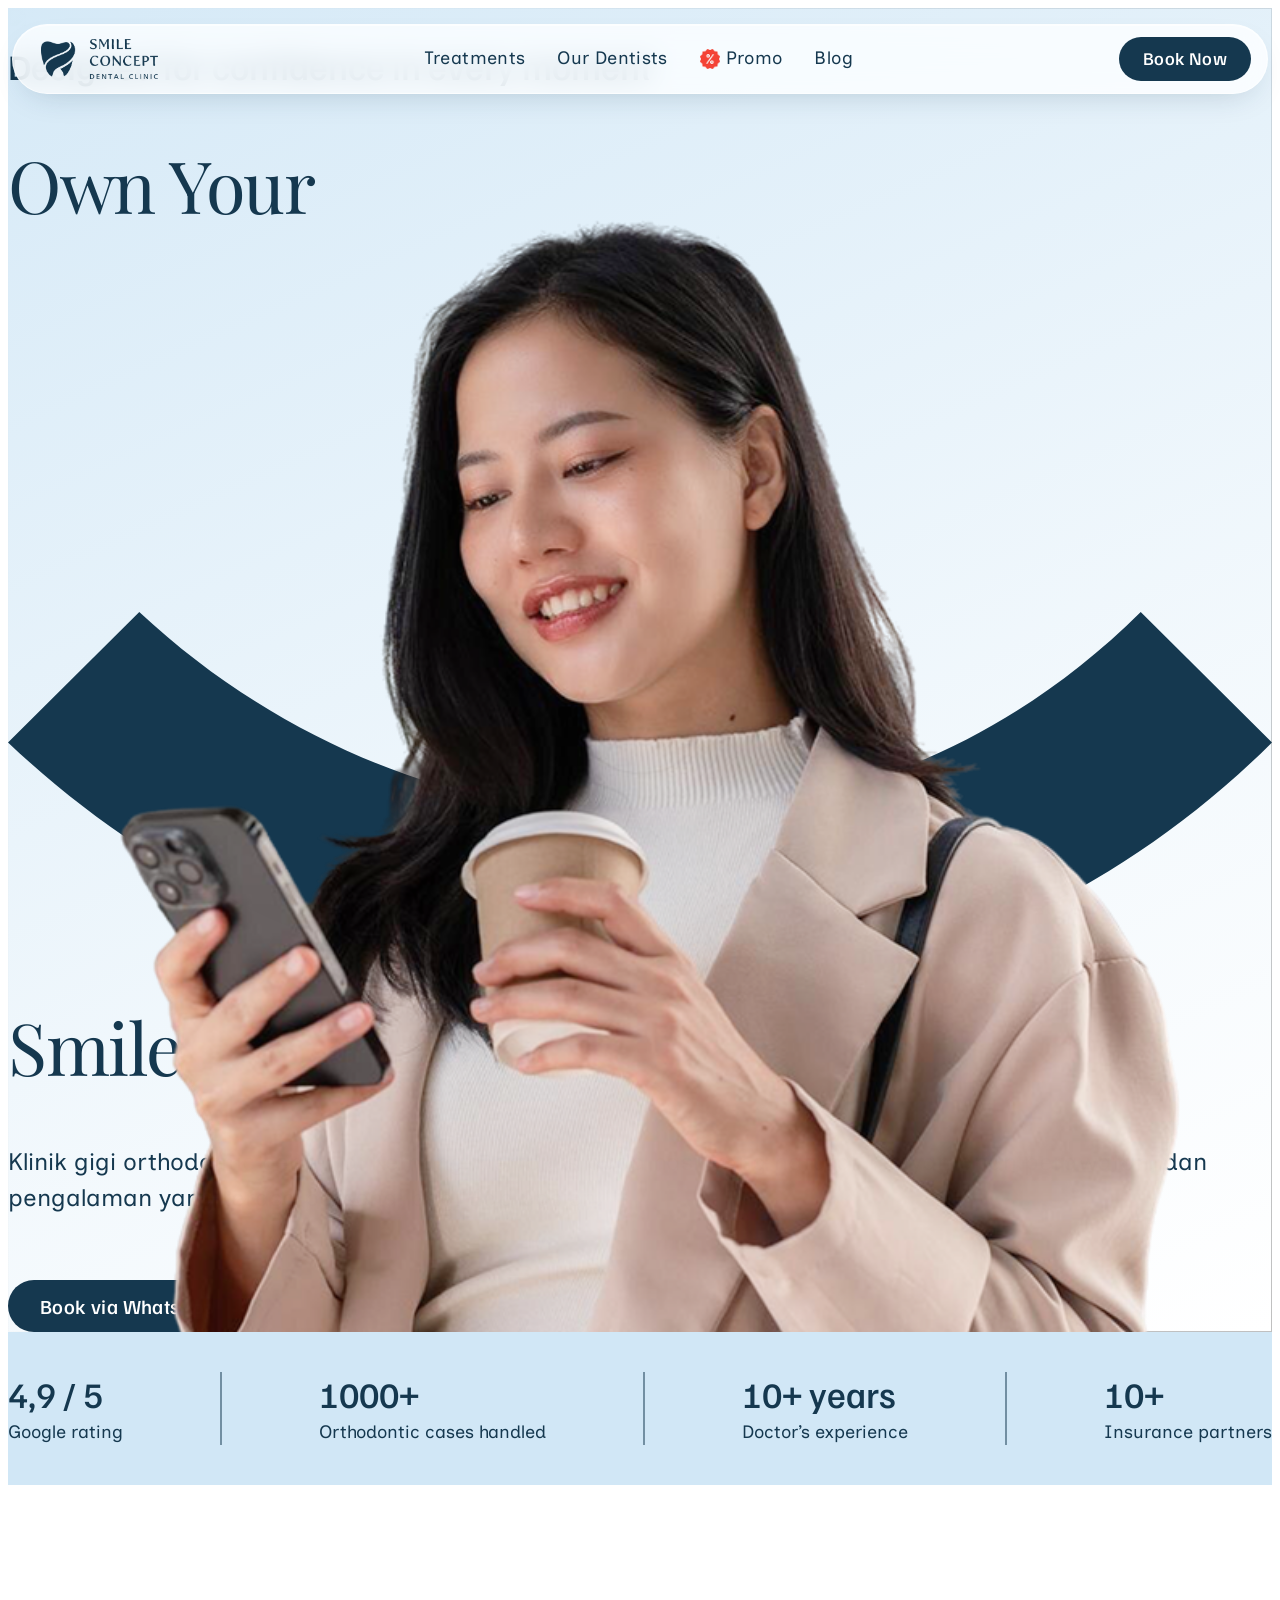
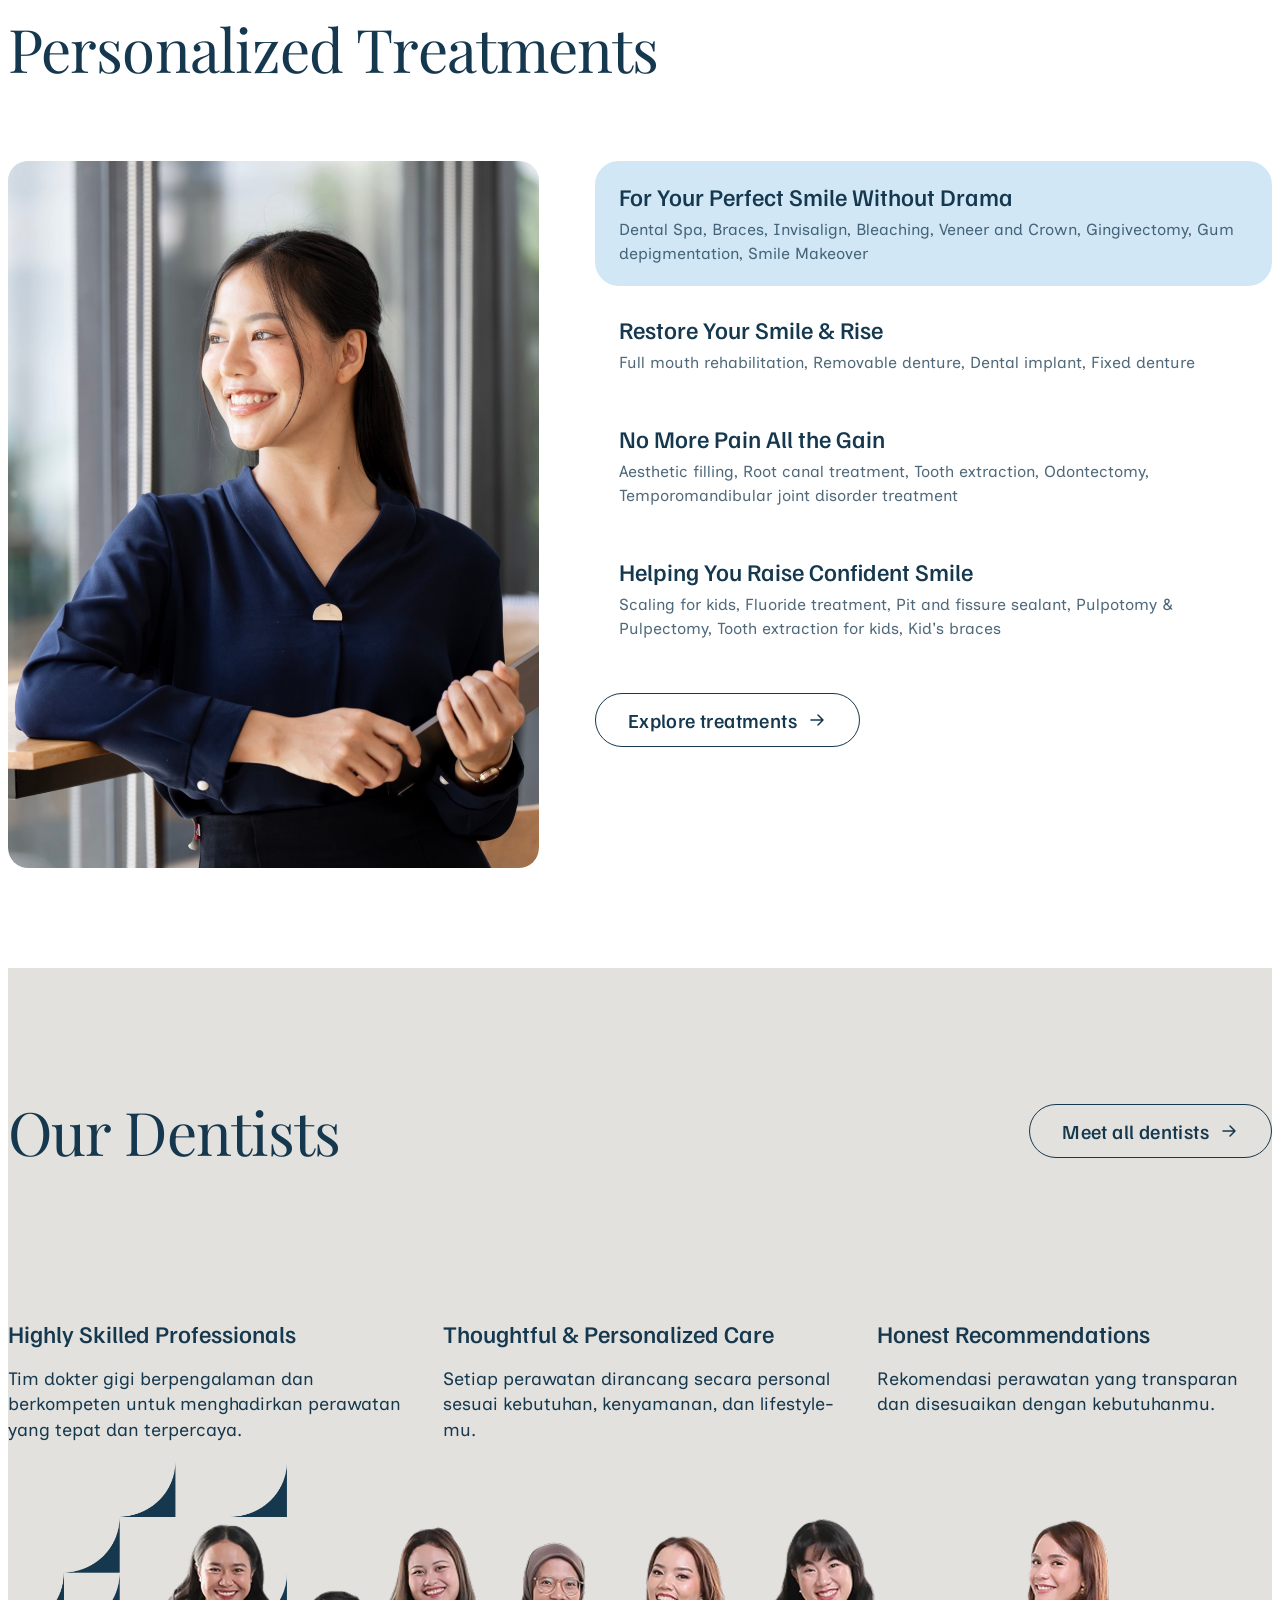
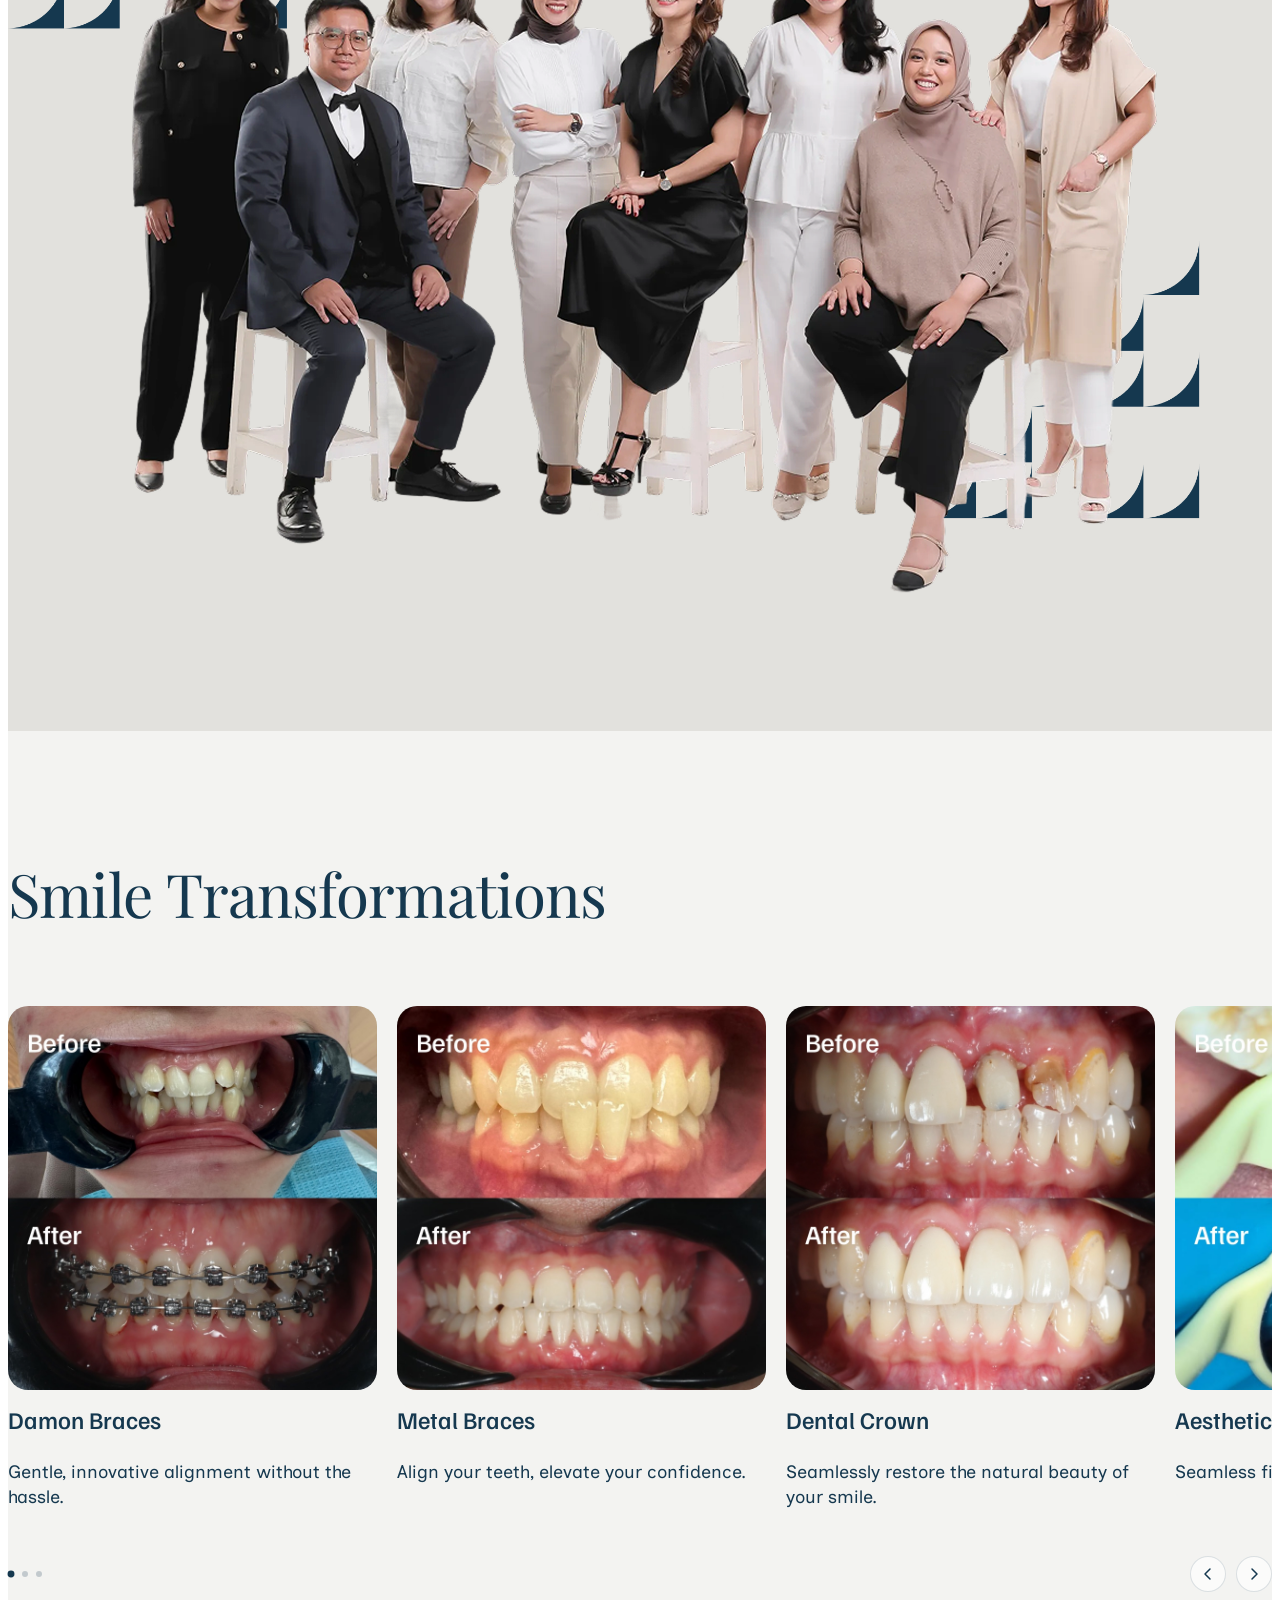
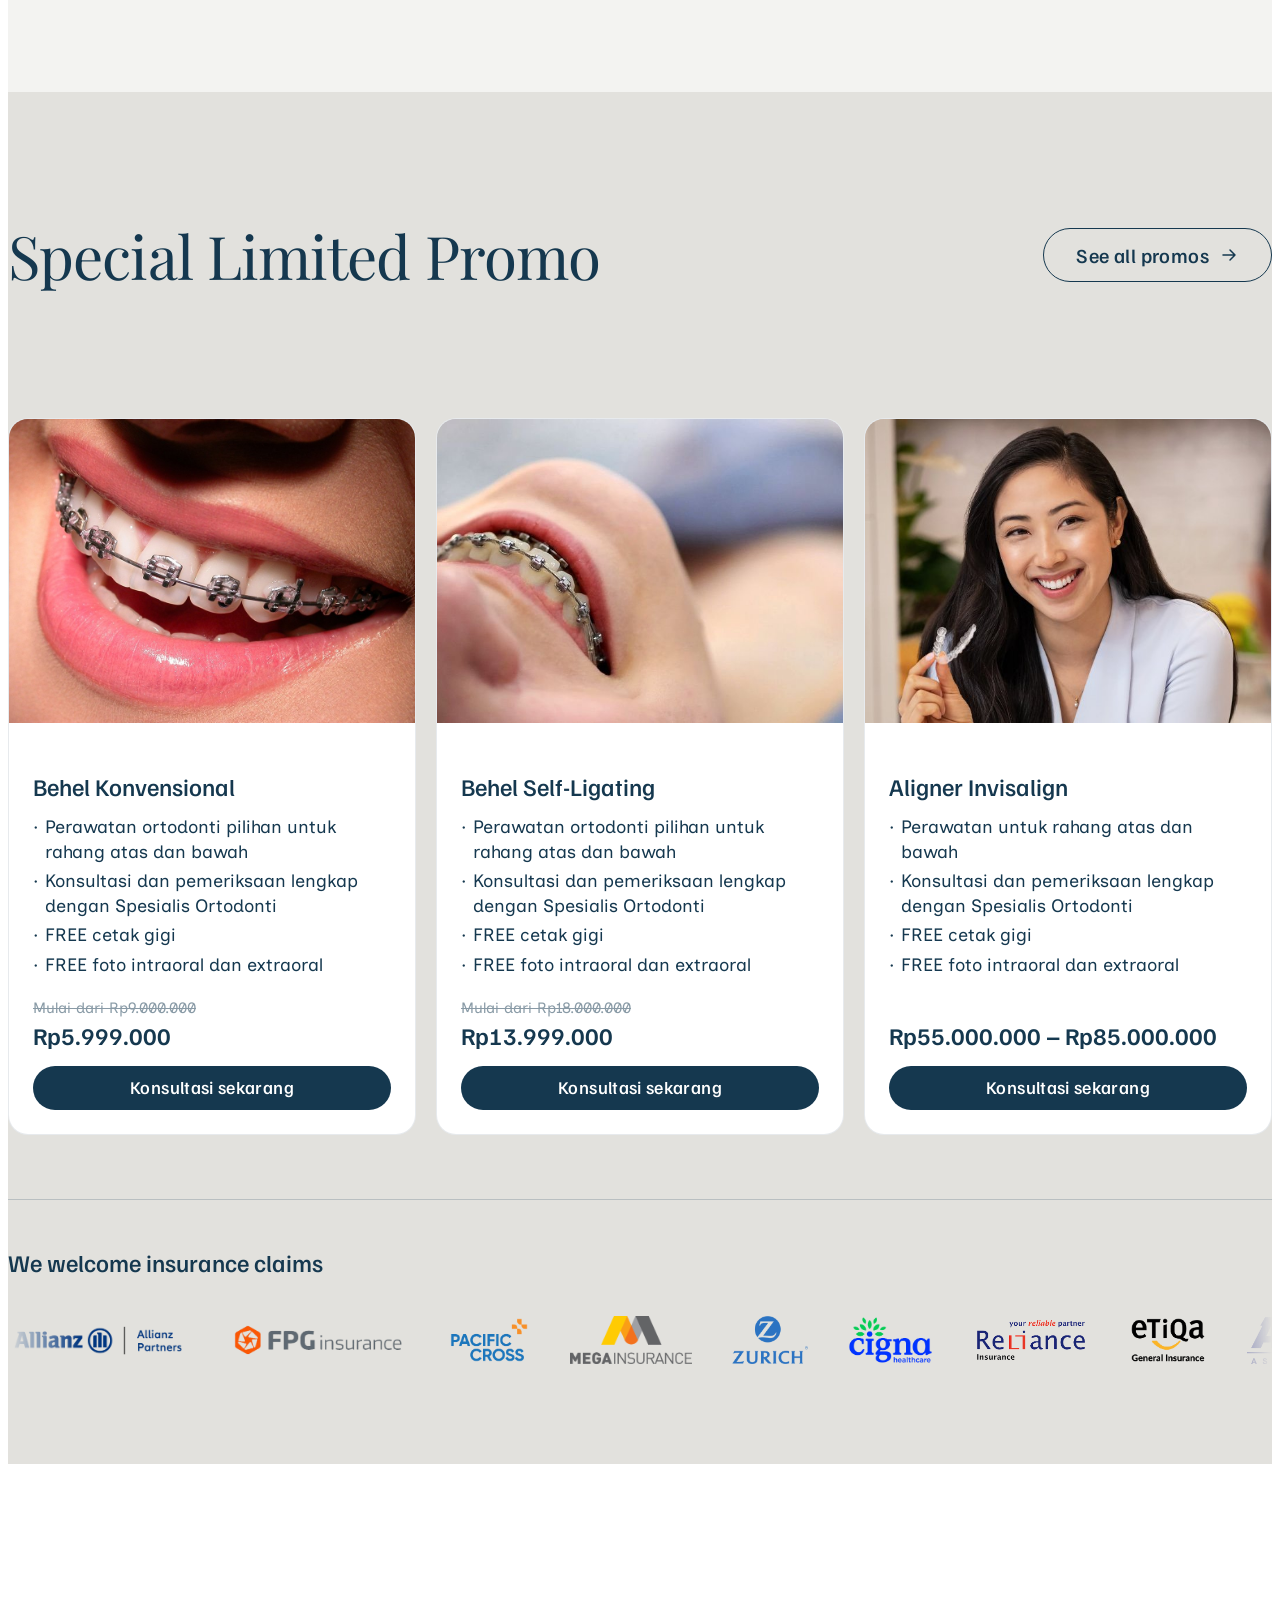
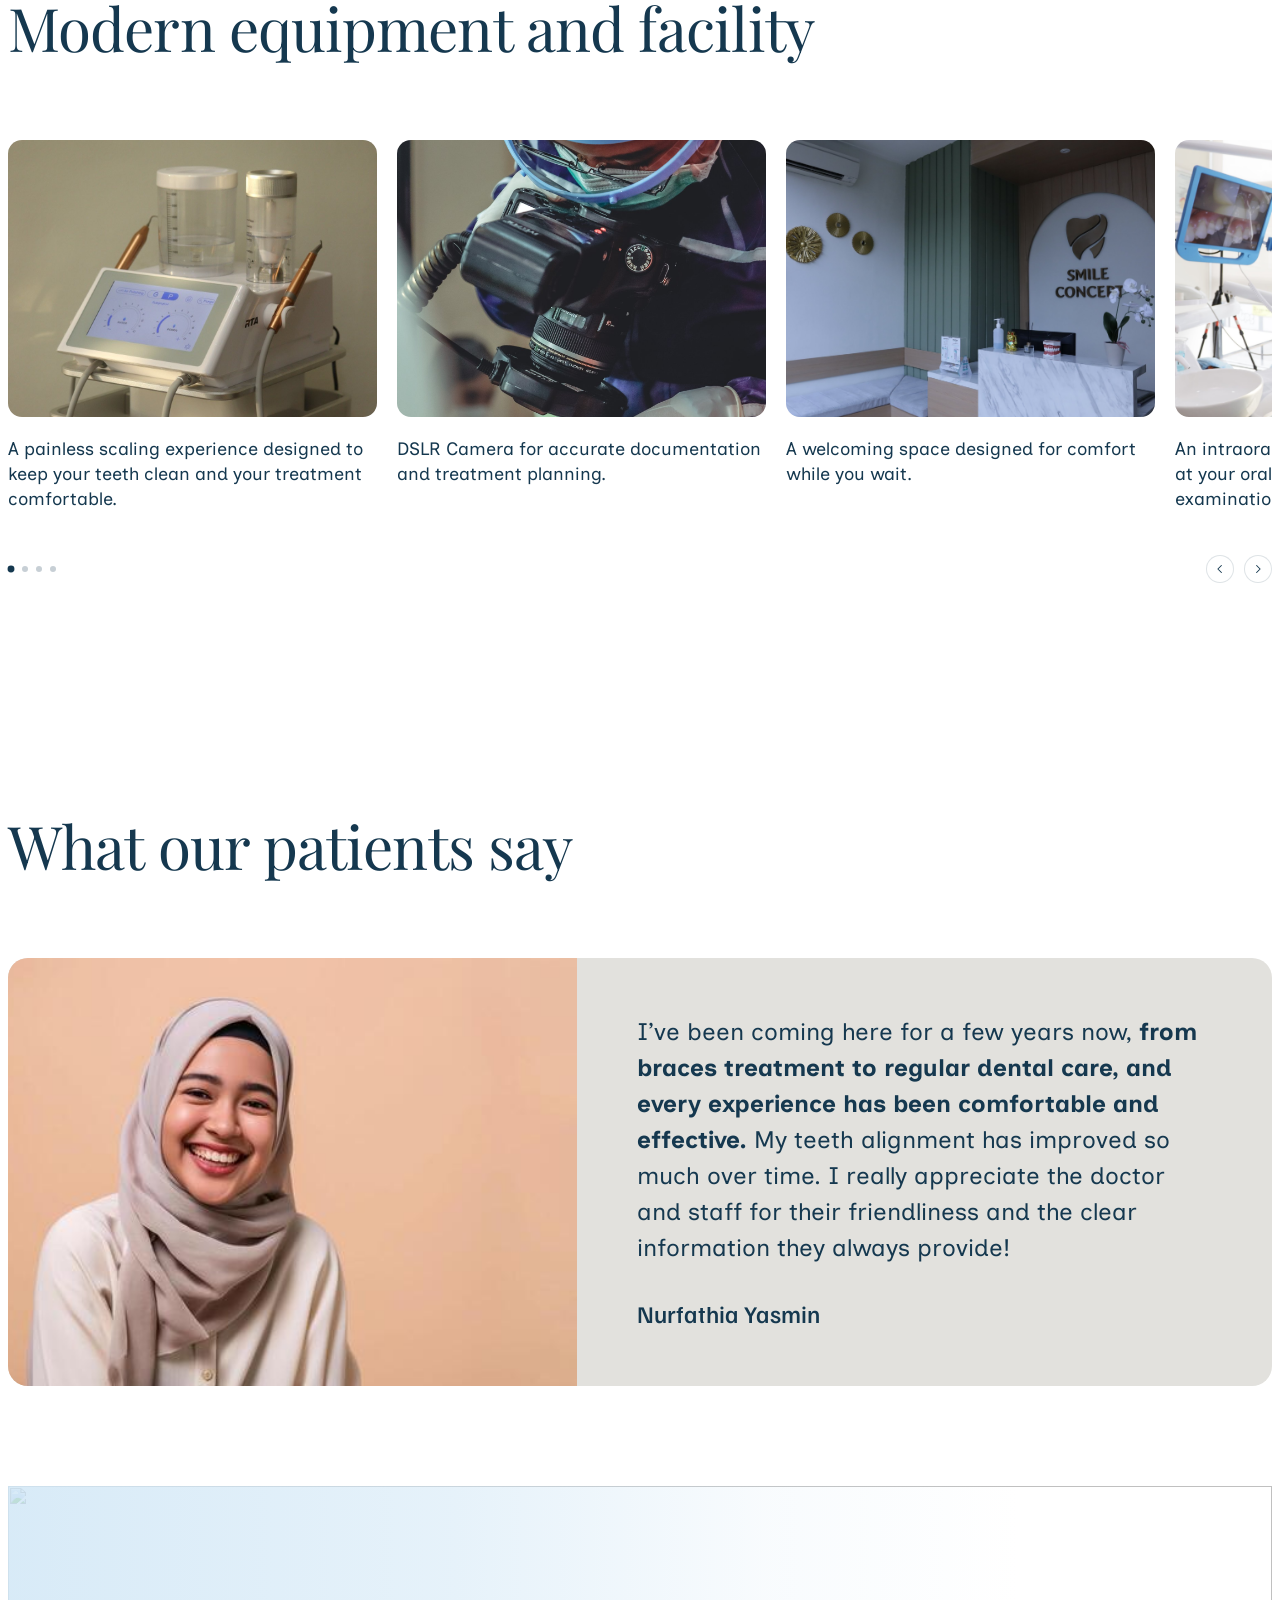
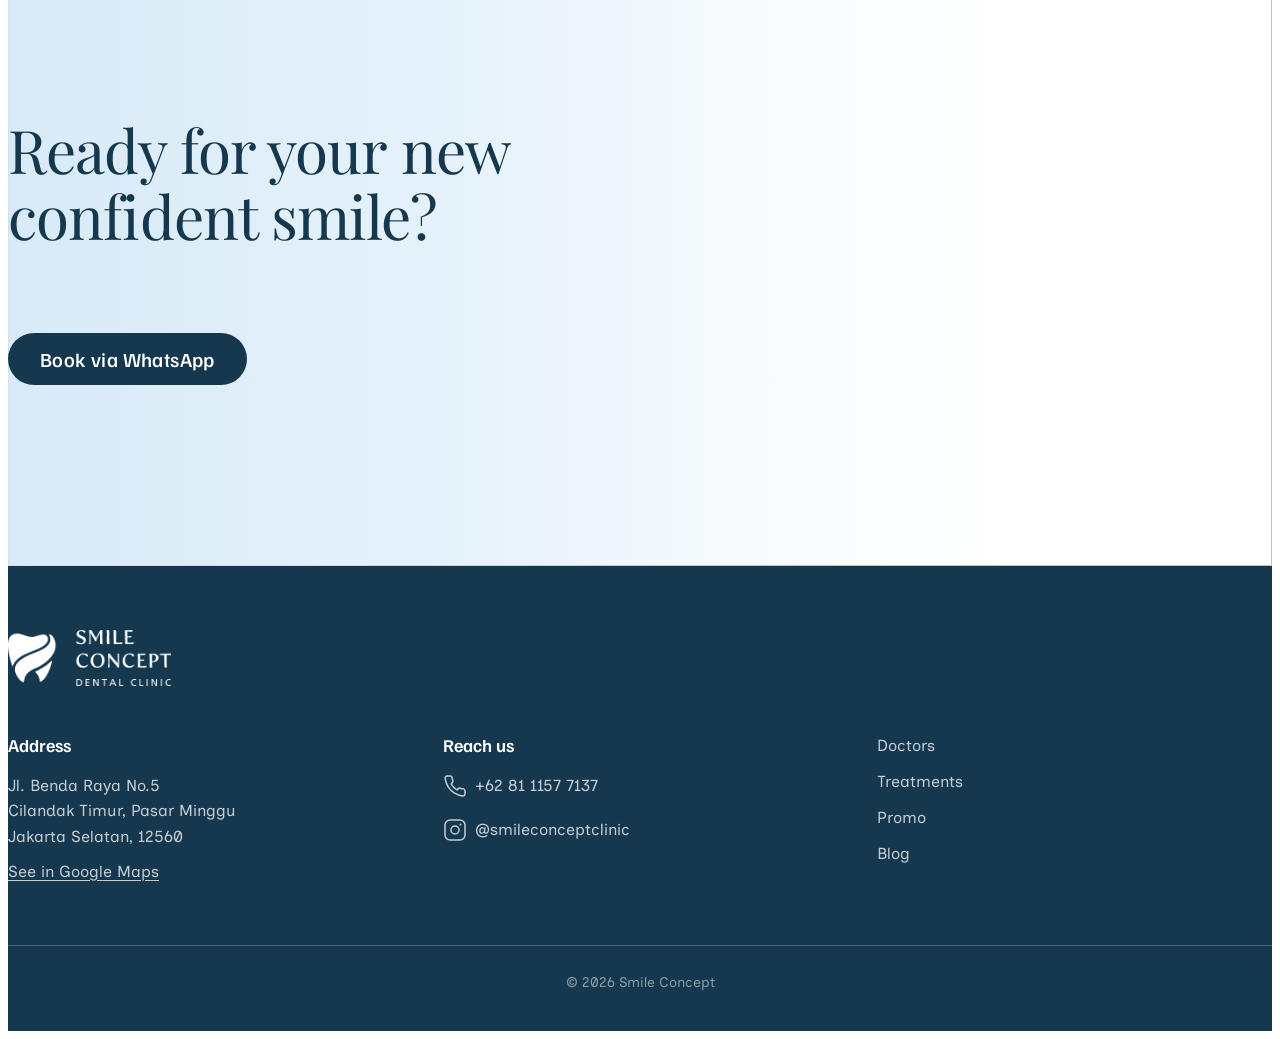
==== commit fe52d376: "Refresh promotions, treatments, and shared site details Align page content with the supplied referen" ====
--- a/index.html
+++ b/index.html
@@ -94,7 +94,7 @@
     <div id="site-nav-mobile" class="site-nav__mobile" hidden>
       <ul>
         <li><a href="treatments.html">Treatments</a></li>
-        <li><a href="doctors.html">Doctors</a></li>
+        <li><a href="doctors.html">Our Dentists</a></li>
         <li>
           <a href="promo.html" class="site-nav__link-promo">
             <img
@@ -479,79 +479,77 @@
 
         <article class="promo-card">
           <div class="promo-card__img-wrap">
-            <img src="assets/0_Home_promo1.jpeg" alt="Wisdom tooth extraction" class="promo-card__img" />
+            <img src="assets/3_promo8.jpg" alt="Behel Konvensional" class="promo-card__img" />
           </div>
           <div class="promo-card__body">
-            <h3 class="promo-card__title h4 text-ink">Cabut Gigi Bungsu</h3>
+            <h3 class="promo-card__title h4 text-ink">Behel Konvensional</h3>
             <ul class="promo-card__perks caption text-ink">
-              <li>Ditangani oleh spesialis bedah mulut</li>
-              <li>Treatment plan menyeluruh</li>
-              <li>Pemulihan lebih cepat</li>
+              <li>Perawatan ortodonti pilihan untuk rahang atas dan bawah</li>
+              <li>Konsultasi dan pemeriksaan lengkap dengan Spesialis Ortodonti</li>
+              <li>FREE cetak gigi</li>
+              <li>FREE foto intraoral dan extraoral</li>
             </ul>
             <div class="promo-card__pricing">
-              <span class="promo-card__price-curr">Mulai dari Rp3.000.000</span>
+              <span class="promo-card__price-orig">Mulai dari Rp9.000.000</span>
+              <span class="promo-card__price-curr">Rp5.999.000</span>
             </div>
             <a
               href="https://wa.me/"
               target="_blank"
               rel="noopener noreferrer"
               class="promo-card__cta btn-primary button-small"
-              data-cta="promo-cabut-bungsu-whatsapp"
+              data-cta="promo-conventional-braces-whatsapp"
             >Konsultasi sekarang</a>
           </div>
         </article>
 
         <article class="promo-card">
           <div class="promo-card__img-wrap">
-            <img src="assets/0_Home_promo2.jpg" alt="Patient with a brighter, whitened smile" class="promo-card__img" />
+            <img src="assets/3_promo9.jpg" alt="Behel Self-Ligating" class="promo-card__img" />
           </div>
           <div class="promo-card__body">
-            <h3 class="promo-card__title h4 text-ink">Special Promo Teeth Whitening</h3>
+            <h3 class="promo-card__title h4 text-ink">Behel Self-Ligating</h3>
             <ul class="promo-card__perks caption text-ink">
-              <li>Ditangani dokter profesional</li>
-              <li>Aman dan nyaman</li>
-              <li>Hasil lebih cerah natural</li>
-              <li>Perawatan lengkap untuk kesehatan mulut</li>
+              <li>Perawatan ortodonti pilihan untuk rahang atas dan bawah</li>
+              <li>Konsultasi dan pemeriksaan lengkap dengan Spesialis Ortodonti</li>
+              <li>FREE cetak gigi</li>
+              <li>FREE foto intraoral dan extraoral</li>
             </ul>
             <div class="promo-card__pricing">
-              <span class="promo-card__price-orig">Rp3.499.000</span>
-              <span class="promo-card__price-curr">Mulai dari Rp1.299.000</span>
+              <span class="promo-card__price-orig">Mulai dari Rp18.000.000</span>
+              <span class="promo-card__price-curr">Rp13.999.000</span>
             </div>
             <a
               href="https://wa.me/"
               target="_blank"
               rel="noopener noreferrer"
               class="promo-card__cta btn-primary button-small"
-              data-cta="promo-whitening-whatsapp"
+              data-cta="promo-self-ligating-braces-whatsapp"
             >Konsultasi sekarang</a>
           </div>
         </article>
 
         <article class="promo-card">
           <div class="promo-card__img-wrap">
-            <img src="assets/0_Home_promo3.webp" alt="New patient during a dental checkup" class="promo-card__img" />
+            <img src="assets/3_promo11.jpg" alt="Aligner Invisalign" class="promo-card__img" />
           </div>
           <div class="promo-card__body">
-            <h3 class="promo-card__title h4 text-ink">New Patient Welcome Offer</h3>
+            <h3 class="promo-card__title h4 text-ink">Aligner Invisalign</h3>
             <ul class="promo-card__perks caption text-ink">
-              <li>Ditangani oleh dokter gigi umum</li>
-              <li>Berlaku Senin-Jumat, 12.00 - 17.00 WIB</li>
-              <li>Hanya untuk pasien baru</li>
+              <li>Perawatan untuk rahang atas dan bawah</li>
+              <li>Konsultasi dan pemeriksaan lengkap dengan Spesialis Ortodonti</li>
+              <li>FREE cetak gigi</li>
+              <li>FREE foto intraoral dan extraoral</li>
             </ul>
             <div class="promo-card__pricing">
-              <ul class="promo-card__price-list">
-                <li>Tambal gigi mulai dari <span class="promo-card__price-range">250K-550K</span></li>
-                <li>Scaling &amp; Polishing mulai dari <span class="promo-card__price-range">350K-550K</span></li>
-                <li>Cabut gigi mulai dari <span class="promo-card__price-range">350K-550K</span></li>
-                <li>Bleaching mulai dari <span class="promo-card__price-range">999K</span></li>
-              </ul>
+              <span class="promo-card__price-curr">Rp55.000.000 – Rp85.000.000</span>
             </div>
             <a
               href="https://wa.me/"
               target="_blank"
               rel="noopener noreferrer"
               class="promo-card__cta btn-primary button-small"
-              data-cta="promo-welcome-whatsapp"
+              data-cta="promo-invisalign-whatsapp"
             >Konsultasi sekarang</a>
           </div>
         </article>
@@ -708,7 +706,7 @@
         </div>
         <div class="footer__col">
           <h3 class="footer__col-title">Reach us</h3>
-          <a href="tel:+622172788888" class="footer__contact-link">+62 21 7278 8888</a>
+          <a href="tel:+628111577137" class="footer__contact-link">+62 81 1157 7137</a>
           <div class="footer__socials">
             <a href="https://www.instagram.com/smileconceptclinic/" target="_blank" rel="noopener noreferrer" aria-label="Instagram @smileconceptclinic" class="footer__social-link">
               <svg width="24" height="24" viewBox="0 0 24 24" fill="none" xmlns="http://www.w3.org/2000/svg" aria-hidden="true"><rect x="2" y="2" width="20" height="20" rx="5" stroke="currentColor" stroke-width="1.5"/><circle cx="12" cy="12" r="4" stroke="currentColor" stroke-width="1.5"/><circle cx="17.5" cy="6.5" r="1" fill="currentColor"/></svg>
--- a/css/styles.css
+++ b/css/styles.css
@@ -1765,7 +1765,8 @@
 .footer__maps-link:hover { color: #ffffff; }
 
 .footer__col .footer__contact-link {
-  display: block;
+  display: flex;
+  align-items: center;
   font-family: 'Inclusive Sans', sans-serif;
   font-size: 16px;
   line-height: 1.6;
@@ -1775,6 +1776,20 @@
   margin-bottom: 4px;
 }
 
+.footer__contact-link[href^="tel:"] {
+  gap: 8px;
+}
+
+.footer__contact-link[href^="tel:"]::before {
+  content: "";
+  width: 24px;
+  height: 24px;
+  flex: 0 0 24px;
+  background-color: currentColor;
+  -webkit-mask: url("data:image/svg+xml,%3Csvg xmlns='http://www.w3.org/2000/svg' width='24' height='24' viewBox='0 0 24 24' fill='none' stroke='black' stroke-width='1.5' stroke-linecap='round' stroke-linejoin='round'%3E%3Cpath d='M22 16.92v3a2 2 0 0 1-2.18 2 19.79 19.79 0 0 1-8.63-3.07 19.5 19.5 0 0 1-6-6A19.79 19.79 0 0 1 2.12 4.18 2 2 0 0 1 4.11 2h3a2 2 0 0 1 2 1.72c.13.96.36 1.9.69 2.8a2 2 0 0 1-.45 2.11L8.09 9.91a16 16 0 0 0 6 6l1.27-1.27a2 2 0 0 1 2.11-.45c.91.33 1.85.56 2.81.69A2 2 0 0 1 22 16.92z'/%3E%3C/svg%3E") center / contain no-repeat;
+  mask: url("data:image/svg+xml,%3Csvg xmlns='http://www.w3.org/2000/svg' width='24' height='24' viewBox='0 0 24 24' fill='none' stroke='black' stroke-width='1.5' stroke-linecap='round' stroke-linejoin='round'%3E%3Cpath d='M22 16.92v3a2 2 0 0 1-2.18 2 19.79 19.79 0 0 1-8.63-3.07 19.5 19.5 0 0 1-6-6A19.79 19.79 0 0 1 2.12 4.18 2 2 0 0 1 4.11 2h3a2 2 0 0 1 2 1.72c.13.96.36 1.9.69 2.8a2 2 0 0 1-.45 2.11L8.09 9.91a16 16 0 0 0 6 6l1.27-1.27a2 2 0 0 1 2.11-.45c.91.33 1.85.56 2.81.69A2 2 0 0 1 22 16.92z'/%3E%3C/svg%3E") center / contain no-repeat;
+}
+
 .footer__col .footer__contact-link:hover { color: #ffffff; }
 
 .footer__socials {
